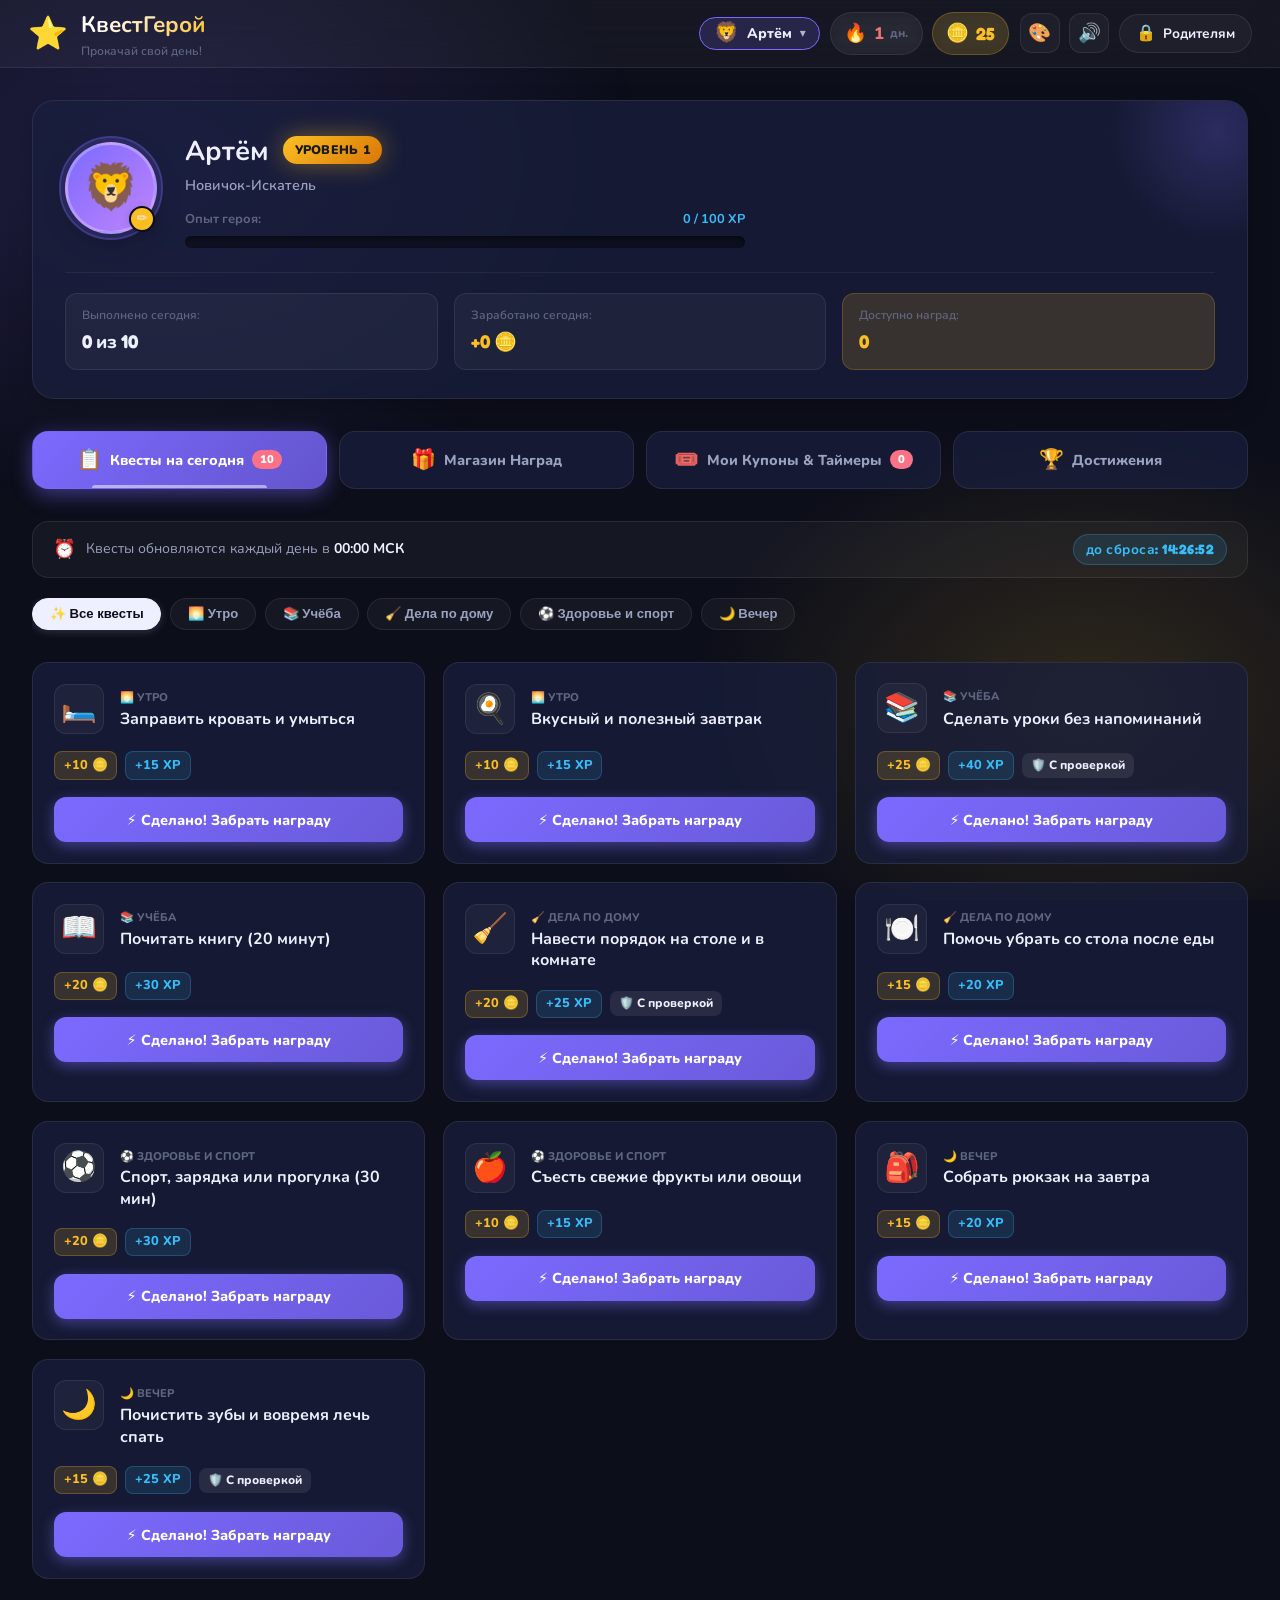
==== index.html @ eb557a2f "feat: QuestHero gamified app with multi-child login and sound themes" ====
<!DOCTYPE html>
<html lang="ru">
<head>
  <meta charset="UTF-8">
  <meta name="viewport" content="width=device-width, initial-scale=1.0, maximum-scale=1.0, user-scalable=no">
  <title>КвестГерой — Твой ежедневный супер-список!</title>
  <meta name="description" content="Интерактивное приложение для детей: выполняй задания, зарабатывай монеты, открывай доступ к компьютеру, телефону или карманным деньгам!">
  <meta name="theme-color" content="#6366f1">
  <link rel="icon" href="data:image/svg+xml,<svg xmlns=%22http://www.w3.org/2000/svg%22 viewBox=%220 0 100 100%22><text y=%22.9em%22 font-size=%2290%22>⚡</text></svg>">
  <link rel="stylesheet" href="style.css">
  <!-- Fonts -->
  <link rel="preconnect" href="https://fonts.googleapis.com">
  <link rel="preconnect" href="https://fonts.gstatic.com" crossorigin>
  <link href="https://fonts.googleapis.com/css2?family=Nunito:wght@400;600;700;800;900&family=Fredoka:wght@600;700&family=Press+Start+2P&family=Rubik:wght@500;700;900&display=swap" rel="stylesheet">
</head>
<body class="bg-game">
  <!-- Canvas для взрыва конфетти -->
  <canvas id="confettiCanvas"></canvas>

  <!-- Верхняя панель (Хедер) -->
  <header class="header">
    <div class="header-container">
      <div class="logo-area" onclick="app.showKidView()">
        <span class="logo-icon">⭐</span>
        <div>
          <h1 class="logo-title">КвестГерой</h1>
          <p class="logo-subtitle">Прокачай свой день!</p>
        </div>
      </div>

      <!-- Баланс и Статусы -->
      <div class="header-stats">
        <!-- Активный профиль / Переключатель входа -->
        <button class="user-profile-badge" id="headerUserBadge" onclick="app.openLoginModal()" title="Сменить профиль или войти">
          <span class="user-badge-avatar" id="headerUserAvatar">🦁</span>
          <span class="user-badge-name" id="headerUserName">Артём</span>
          <span class="user-badge-arrow">▾</span>
        </button>

        <!-- Стрик (Дни подряд) -->
        <div class="stat-badge streak-badge" title="Дней подряд без пропусков!">
          <span class="stat-icon">🔥</span>
          <span class="stat-value" id="headerStreak">1</span>
          <span class="stat-label">дн.</span>
        </div>

        <!-- Баланс Монет -->
        <div class="stat-badge coin-badge" title="Твои заработанные монеты" id="headerCoinBadge">
          <span class="stat-icon coin-spin">🪙</span>
          <span class="stat-value" id="headerCoins">0</span>
        </div>

        <!-- Переключатель Темы Оформления -->
        <button class="icon-btn" id="themeToggleBtn" onclick="app.openThemeModal()" title="Выбрать тему: Minecraft, Roblox, Brawl Stars или Супергерой">
          <span>🎨</span>
        </button>

        <!-- Звук переключатель -->
        <button class="icon-btn" id="soundToggleBtn" onclick="app.toggleSound()" title="Включить / Выключить звук">
          <span id="soundIcon">🔊</span>
        </button>

        <!-- Переключатель Режима (Детский / Родительский) -->
        <button class="mode-btn" id="parentModeBtn" onclick="app.openParentPinModal()">
          <span class="lock-icon">🔒</span>
          <span class="btn-text">Родителям</span>
        </button>
      </div>
    </div>
  </header>

  <!-- Главный контейнер приложения -->
  <main class="main-content">

    <!-- ============================================== -->
    <!-- ДЕТСКИЙ РЕЖИМ (KID VIEW)                       -->
    <!-- ============================================== -->
    <div id="kidView" class="view-section active">
      
      <!-- Карточка Профиля и Прогрессии -->
      <section class="profile-card">
        <div class="profile-main">
          <!-- Аватар -->
          <div class="avatar-wrapper" onclick="app.openAvatarModal()" title="Нажми, чтобы сменить аватара!">
            <div class="avatar-bubble" id="heroAvatar">
              <span class="avatar-emoji" id="heroAvatarEmoji">🦁</span>
              <img class="avatar-photo" id="heroAvatarPhoto" src="" alt="" style="display: none;">
            </div>
            <div class="avatar-edit-badge">✏️</div>
            <div class="avatar-ring"></div>
          </div>

          <!-- Информация о Герое -->
          <div class="profile-info">
            <div class="hero-name-row">
              <h2 class="hero-name" id="heroName">Супер-Герой</h2>
              <span class="hero-rank-tag" id="heroRankTag">Уровень 1</span>
            </div>
            <p class="hero-title" id="heroTitle">Искатель приключений</p>
            
            <!-- Шкала Опыта (XP Bar) -->
            <div class="xp-bar-container">
              <div class="xp-bar-header">
                <span class="xp-label">Опыт героя:</span>
                <span class="xp-numbers" id="xpNumbers">0 / 100 XP</span>
              </div>
              <div class="xp-progress-track">
                <div class="xp-progress-fill" id="xpProgressFill" style="width: 0%;"></div>
              </div>
            </div>
          </div>
        </div>

        <!-- Быстрая статистика в профиле -->
        <div class="profile-footer-stats">
          <div class="pstat-item">
            <span class="pstat-label">Выполнено сегодня:</span>
            <span class="pstat-value" id="todayTasksCount">0 из 0</span>
          </div>
          <div class="pstat-item">
            <span class="pstat-label">Заработано сегодня:</span>
            <span class="pstat-value text-gold" id="todayCoinsEarned">+0 🪙</span>
          </div>
          <div class="pstat-item highlight-pstat" onclick="app.switchKidTab('shop')">
            <span class="pstat-label">Доступно наград:</span>
            <span class="pstat-value" id="affordableRewardsCount">0</span>
          </div>
        </div>
      </section>

      <!-- Навигация по вкладкам ребенка -->
      <div class="nav-tabs">
        <button class="tab-btn active" id="tabTasksBtn" onclick="app.switchKidTab('tasks')">
          <span class="tab-icon">📋</span>
          <span>Квесты на сегодня</span>
          <span class="tab-counter" id="pendingTasksCounter">0</span>
        </button>
        <button class="tab-btn" id="tabShopBtn" onclick="app.switchKidTab('shop')">
          <span class="tab-icon">🎁</span>
          <span>Магазин Наград</span>
          <span class="tab-tag">Купить время / деньги</span>
        </button>
        <button class="tab-btn" id="tabActiveCouponsBtn" onclick="app.switchKidTab('coupons')">
          <span class="tab-icon">🎟️</span>
          <span>Мои Купоны & Таймеры</span>
          <span class="tab-counter" id="activeCouponsCounter">0</span>
        </button>
        <button class="tab-btn" id="tabBadgesBtn" onclick="app.switchKidTab('badges')">
          <span class="tab-icon">🏆</span>
          <span>Достижения</span>
        </button>
      </div>

      <!-- Вкладка 1: ЗАДАНИЯ ДНЯ (Квесты) -->
      <div id="kidTasksTab" class="tab-content active">
        <!-- Индикатор сброса прогресса в 00:00 МСК -->
        <div class="tasks-schedule-banner">
          <div class="schedule-info">
            <span class="schedule-icon">⏰</span>
            <span>Квесты обновляются каждый день в <strong>00:00 МСК</strong></span>
          </div>
          <span class="next-reset-timer" id="nextResetTimer">до сброса: --:--:--</span>
        </div>

        <!-- Фильтры категорий квестов -->
        <div class="category-chips" id="categoryChips">
          <button class="chip active" data-category="all" onclick="app.filterTasks('all', this)">✨ Все квесты</button>
          <button class="chip" data-category="morning" onclick="app.filterTasks('morning', this)">🌅 Утро</button>
          <button class="chip" data-category="study" onclick="app.filterTasks('study', this)">📚 Учёба</button>
          <button class="chip" data-category="chores" onclick="app.filterTasks('chores', this)">🧹 Дела по дому</button>
          <button class="chip" data-category="health" onclick="app.filterTasks('health', this)">⚽ Здоровье и спорт</button>
          <button class="chip" data-category="evening" onclick="app.filterTasks('evening', this)">🌙 Вечер</button>
        </div>

        <!-- Список заданий -->
        <div class="tasks-grid" id="tasksList">
          <!-- Генерируется через JS -->
        </div>

        <!-- Если все задания выполнены -->
        <div class="all-done-banner" id="allDoneBanner" style="display: none;">
          <div class="banner-emoji">🎉🥳🦸</div>
          <h3>Ура! Все квесты на сегодня выполнены!</h3>
          <p>Ты настоящий чемпион! Отправляйся в магазин наград за заслуженным отдыхом!</p>
          <button class="primary-btn" onclick="app.switchKidTab('shop')">Перейти в Магазин 🎁</button>
        </div>
      </div>

      <!-- Вкладка 2: МАГАЗИН НАГРАД (Сокровищница) -->
      <div id="kidShopTab" class="tab-content">
        <div class="shop-header-banner">
          <div>
            <h3>🏪 Магазин Наград & Обменник</h3>
            <p>Обменивай заработанные монеты на экранное время, карманные деньги или супер-призы!</p>
          </div>
          <div class="shop-wallet">
            <span>В кошельке:</span>
            <strong id="shopBalanceLabel">0 🪙</strong>
          </div>
        </div>

        <!-- Категории магазина -->
        <div class="shop-sections-grid">
          <!-- Секция: Экранное время -->
          <div class="shop-category-card">
            <div class="category-header">
              <span class="cat-icon">📱</span>
              <div>
                <h4>Экранное время (Телефон / ПК)</h4>
                <p>Купи минуты и запусти интерактивный таймер</p>
              </div>
            </div>
            <div class="rewards-list" id="rewardsScreenTime"></div>
          </div>

          <!-- Секция: Деньги и Копилка -->
          <div class="shop-category-card">
            <div class="category-header">
              <span class="cat-icon">💵</span>
              <div>
                <h4>Карманные деньги & Копилка</h4>
                <p>Выплата наличными от родителей или перевод в копилку</p>
              </div>
            </div>
            <div class="rewards-list" id="rewardsMoney"></div>
          </div>

          <!-- Секция: Реальные радости и Призы -->
          <div class="shop-category-card">
            <div class="category-header">
              <span class="cat-icon">🎉</span>
              <div>
                <h4>Особые призы & Развлечения</h4>
                <p>Пицца, кино, поход в парк, поздний отбой</p>
              </div>
            </div>
            <div class="rewards-list" id="rewardsFun"></div>
          </div>
        </div>
      </div>

      <!-- Вкладка 3: МОИ КУПОНЫ И ТАЙМЕРЫ -->
      <div id="kidCouponsTab" class="tab-content">
        <div class="coupons-header-card">
          <h3>🎟️ Твои активные награды и купоны</h3>
          <p>Здесь хранятся купленные билеты на время за компьютером, телефоном или выплату карманных денег. Покажи купон родителям!</p>
        </div>
        <div class="coupons-grid" id="activeCouponsList">
          <!-- Генерируется через JS -->
        </div>
      </div>

      <!-- Вкладка 4: ДОСТИЖЕНИЯ (Ачивки) -->
      <div id="kidBadgesTab" class="tab-content">
        <div class="badges-header">
          <h3>🏆 Зал Славы Героя</h3>
          <p>Открывай новые медали за упорство, помощь по дому и дисциплину!</p>
        </div>
        <div class="badges-grid" id="badgesList">
          <!-- Генерируется через JS -->
        </div>
      </div>

    </div>

    <!-- ============================================== -->
    <!-- РОДИТЕЛЬСКИЙ РЕЖИМ (PARENT ZONE)               -->
    <!-- ============================================== -->
    <div id="parentView" class="view-section">
      <!-- Шапка родительской зоны -->
      <div class="parent-header-bar">
        <div class="parent-title-group">
          <span class="parent-badge">🛡️ Родительский пульт</span>
          <h2>Управление семьёй, квестами и наградами</h2>
        </div>
        <div class="parent-actions-group">
          <button class="primary-btn btn-small" onclick="app.openInviteKidModal()">
            <span>➕</span> Пригласить ребёнка
          </button>
          <button class="secondary-btn btn-small" onclick="app.exitParentMode()">
            <span>⬅️</span> В детский режим
          </button>
        </div>
      </div>

      <!-- Фильтр по детям в родительском кабинете -->
      <div class="parent-kids-filter-bar">
        <div class="pkf-left">
          <span class="pkf-label">👨‍👩‍👧 Ребёнок:</span>
          <div class="parent-child-chips" id="parentChildChips">
            <!-- JS генерирует: Все дети | Артём | Алиса -->
          </div>
        </div>
        <div class="pkf-right">
          <span class="pkf-active-summary" id="parentKidFilterSummary">Все дети</span>
        </div>
      </div>

      <!-- Быстрый сводный дашборд -->
      <div class="parent-summary-grid">
        <div class="summary-card">
          <div class="sc-icon">⏳</div>
          <div class="sc-info">
            <span class="sc-label">На проверке квестов:</span>
            <span class="sc-value text-amber" id="parentPendingReviewCount">0</span>
          </div>
          <button class="btn-tiny" id="quickApproveAllBtn" onclick="app.approveAllPendingTasks()">Одобрить всё</button>
        </div>
        <div class="summary-card">
          <div class="sc-icon">🪙</div>
          <div class="sc-info">
            <span class="sc-label">Баланс монет:</span>
            <span class="sc-value text-gold" id="parentCurrentBalance">0 🪙</span>
          </div>
          <button class="btn-tiny" onclick="app.openAdjustBalanceModal()">Изменить</button>
        </div>
        <div class="summary-card">
          <div class="sc-icon">⭐</div>
          <div class="sc-info">
            <span class="sc-label">Уровень героя:</span>
            <span class="sc-value" id="parentCurrentLevel">Уровень 1</span>
          </div>
          <span class="sc-sub" id="parentCurrentXP">0 XP</span>
        </div>
        <div class="summary-card">
          <div class="sc-icon">🔥</div>
          <div class="sc-info">
            <span class="sc-label">Стрик (дней):</span>
            <span class="sc-value text-red" id="parentStreakCount">1</span>
          </div>
          <span class="sc-sub">Подряд</span>
        </div>
      </div>

      <!-- Вкладки родителя -->
      <div class="parent-nav-tabs">
        <button class="ptab-btn active" id="ptabKidsBtn" onclick="app.switchParentTab('kids')">
          <span>👨‍👩‍👧</span> Дети и инвайты <span class="badge-pill" id="parentKidsBadge">0</span>
        </button>
        <button class="ptab-btn" id="ptabQueueBtn" onclick="app.switchParentTab('queue')">
          <span>🔔</span> Очередь проверки <span class="badge-pill" id="parentQueueBadge">0</span>
        </button>
        <button class="ptab-btn" id="ptabTasksBtn" onclick="app.switchParentTab('tasks')">
          <span>📋</span> Настройка заданий
        </button>
        <button class="ptab-btn" id="ptabRewardsBtn" onclick="app.switchParentTab('rewards')">
          <span>🎁</span> Настройка наград
        </button>
        <button class="ptab-btn" id="ptabHistoryBtn" onclick="app.switchParentTab('history')">
          <span>📜</span> История активности
        </button>
        <button class="ptab-btn" id="ptabSettingsBtn" onclick="app.switchParentTab('settings')">
          <span>⚙️</span> Настройки и ПИН
        </button>
      </div>

      <!-- Секция родителя: 0. Дети и инвайты -->
      <div id="parentKidsTab" class="parent-tab-content active">
        <div class="section-card">
          <div class="card-title-bar">
            <div>
              <h3>Дети в семье & Подключение устройств</h3>
              <p class="hint-text">Управляйте профилями детей, создавайте инвайт-коды и подключайте планшеты и смартфоны</p>
            </div>
            <button class="primary-btn" onclick="app.openInviteKidModal()">
              <span>➕</span> Добавить / Пригласить ребёнка
            </button>
          </div>
          <div class="kids-grid" id="parentKidsList">
            <!-- JS генерирует карточки детей -->
          </div>
        </div>
      </div>

      <!-- Секция родителя: 1. Очередь проверки -->
      <div id="parentQueueTab" class="parent-tab-content">
        <div class="section-card">
          <div class="card-title-bar">
            <h3>Задания, ожидающие подтверждения</h3>
            <span class="hint-text">Ребенок нажал «Выполнено» — проверьте и начислите баллы!</span>
          </div>
          <div id="parentQueueList" class="queue-list">
            <!-- JS -->
          </div>
        </div>

        <div class="section-card" style="margin-top: 1.5rem;">
          <div class="card-title-bar">
            <h3>Активные купоны на экранное время и деньги</h3>
            <span class="hint-text">Купленные ребенком награды, которые сейчас действуют или ждут выплаты</span>
          </div>
          <div id="parentCouponsQueueList" class="queue-list">
            <!-- JS -->
          </div>
        </div>
      </div>

      <!-- Секция родителя: 2. Настройка заданий -->
      <div id="parentTasksTab" class="parent-tab-content">
        <div class="section-card">
          <div class="card-title-bar">
            <div>
              <h3>Список всех заданий</h3>
              <p class="hint-text">Добавляйте свои задания, меняйте награду и правила проверки</p>
            </div>
            <button class="primary-btn" onclick="app.openTaskEditorModal()">
              <span>➕</span> Добавить задание
            </button>
          </div>

          <div class="table-responsive">
            <table class="data-table">
              <thead>
                <tr>
                  <th>Иконка</th>
                  <th>Название</th>
                  <th>Категория</th>
                  <th>Награда</th>
                  <th>Опыт</th>
                  <th>Проверка</th>
                  <th>Действия</th>
                </tr>
              </thead>
              <tbody id="parentTasksTableBody">
                <!-- JS -->
              </tbody>
            </table>
          </div>
        </div>
      </div>

      <!-- Секция родителя: 3. Настройка наград -->
      <div id="parentRewardsTab" class="parent-tab-content">
        <div class="section-card">
          <div class="card-title-bar">
            <div>
              <h3>Каталог наград магазина</h3>
              <p class="hint-text">Настройте стоимость экранного времени, курс денег и подарки</p>
            </div>
            <button class="primary-btn" onclick="app.openRewardEditorModal()">
              <span>➕</span> Добавить награду
            </button>
          </div>

          <div class="table-responsive">
            <table class="data-table">
              <thead>
                <tr>
                  <th>Иконка</th>
                  <th>Название</th>
                  <th>Тип</th>
                  <th>Стоимость</th>
                  <th>Параметр</th>
                  <th>Действия</th>
                </tr>
              </thead>
              <tbody id="parentRewardsTableBody">
                <!-- JS -->
              </tbody>
            </table>
          </div>
        </div>
      </div>

      <!-- Секция родителя: 4. История активности -->
      <div id="parentHistoryTab" class="parent-tab-content">
        <div class="section-card">
          <div class="card-title-bar">
            <h3>Журнал событий и операций</h3>
            <button class="secondary-btn btn-small" onclick="app.clearHistory()">Очистить журнал</button>
          </div>
          <div class="history-list" id="parentHistoryList">
            <!-- JS -->
          </div>
        </div>
      </div>

      <!-- Секция родителя: 5. Настройки, ПИН и Экспорт -->
      <div id="parentSettingsTab" class="parent-tab-content">
        <div class="settings-grid">
          <!-- Смена PIN кода -->
          <div class="section-card">
            <h3>Безопасность (PIN-код)</h3>
            <p class="hint-text">ПИН защищает вход в родительский режим от ребенка.</p>
            <div class="form-group" style="margin-top: 1rem;">
              <label>Новый 4-значный ПИН-код:</label>
              <input type="password" id="newPinInput" maxlength="4" placeholder="Например: 1234" class="form-input">
            </div>
            <button class="primary-btn" onclick="app.saveNewPin()">Сохранить новый ПИН</button>
          </div>

          <!-- Профиль ребенка -->
          <div class="section-card">
            <h3>Имя ребенка</h3>
            <div class="form-group" style="margin-top: 1rem;">
              <label>Как зовут юного героя:</label>
              <input type="text" id="settingHeroName" placeholder="Имя ребенка" class="form-input">
            </div>
            <button class="primary-btn" onclick="app.saveHeroName()">Сохранить имя</button>
          </div>

          <!-- Тема оформления -->
          <div class="section-card">
            <h3>Тема оформления</h3>
            <p class="hint-text">Выберите визуальный стиль и звуки для приложения.</p>
            <div class="form-group" style="margin-top: 1rem;">
              <select id="parentThemeSelect" class="form-input" onchange="app.setTheme(this.value)">
                <option value="hero">⚡ Супергерой (Яркий индиго и золото)</option>
                <option value="minecraft">⛏️ Minecraft (Пиксели, изумруд и блок травы)</option>
                <option value="roblox">🕹️ Roblox (Темный Blox стиль и красный неон)</option>
                <option value="brawl">⭐ Brawl Stars (Сочный мультяшный стиль и кристаллы)</option>
              </select>
            </div>
          </div>

          <!-- Резервное копирование данных -->
          <div class="section-card">
            <h3>Резервное копирование & Перенос</h3>
            <p class="hint-text">Сохраните прогресс ребенка в файл или перенесите данные на другое устройство.</p>
            <div class="btn-row" style="margin-top: 1rem;">
              <button class="secondary-btn" onclick="app.exportData()">📥 Скачать резервную копию (JSON)</button>
              <label class="secondary-btn" style="cursor: pointer;">
                📤 Загрузить из файла
                <input type="file" id="importFileInput" accept=".json" style="display: none;" onchange="app.importData(event)">
              </label>
            </div>
          </div>

          <!-- Быстрый тест / Сброс на новый день -->
          <div class="section-card">
            <h3>Управление днем</h3>
            <p class="hint-text">Задания обновляются каждый день автоматически в 00:00 по московскому времени (МСК), но вы также можете сбросить день вручную для проверки.</p>
            <div class="btn-row" style="margin-top: 1rem;">
              <button class="secondary-btn" onclick="app.startNewDay(true)">🌅 Начать новый день сейчас</button>
              <button class="danger-btn" onclick="app.resetAllProgress()">⚠️ Сбросить весь прогресс к началу</button>
            </div>
          </div>
        </div>
      </div>

    </div>

  </main>

  <!-- ============================================== -->
  <!-- МОДАЛЬНЫЕ ОКНА (MODALS)                        -->
  <!-- ============================================== -->

  <!-- Модальное окно: ПИН-код для входа родителей -->
  <div class="modal-overlay" id="pinModal">
    <div class="modal-box pin-modal-box">
      <div class="modal-header">
        <span class="modal-emoji">🔐</span>
        <h3>Родительский контроль</h3>
        <button class="close-btn" onclick="app.closeModal('pinModal')">&times;</button>
      </div>
      <p class="pin-hint">Введите 4-значный код для входа (по умолчанию: <strong>1234</strong>):</p>
      
      <div class="pin-display">
        <span class="pin-dot" id="pdot1"></span>
        <span class="pin-dot" id="pdot2"></span>
        <span class="pin-dot" id="pdot3"></span>
        <span class="pin-dot" id="pdot4"></span>
      </div>

      <!-- Цифровая клавиатура -->
      <div class="numpad-grid">
        <button class="numpad-btn" onclick="app.numpadPress('1')">1</button>
        <button class="numpad-btn" onclick="app.numpadPress('2')">2</button>
        <button class="numpad-btn" onclick="app.numpadPress('3')">3</button>
        <button class="numpad-btn" onclick="app.numpadPress('4')">4</button>
        <button class="numpad-btn" onclick="app.numpadPress('5')">5</button>
        <button class="numpad-btn" onclick="app.numpadPress('6')">6</button>
        <button class="numpad-btn" onclick="app.numpadPress('7')">7</button>
        <button class="numpad-btn" onclick="app.numpadPress('8')">8</button>
        <button class="numpad-btn" onclick="app.numpadPress('9')">9</button>
        <button class="numpad-btn action" onclick="app.numpadClear()">C</button>
        <button class="numpad-btn" onclick="app.numpadPress('0')">0</button>
        <button class="numpad-btn action" onclick="app.numpadBackspace()">⌫</button>
      </div>
      <p class="pin-error" id="pinErrorMsg" style="display: none;">Неверный ПИН-код! Попробуйте снова.</p>
    </div>
  </div>

  <!-- Модальное окно: Выбор аватара -->
  <div class="modal-overlay" id="avatarModal">
    <div class="modal-box avatar-modal-box">
      <div class="modal-header">
        <h3>Выбери своего Героя!</h3>
        <button class="close-btn" onclick="app.closeModal('avatarModal')">&times;</button>
      </div>

      <!-- Загрузка своего фото -->
      <div class="avatar-photo-upload-section">
        <div class="avatar-photo-preview" id="avatarPhotoPreview">
          <span class="photo-placeholder-icon">📷</span>
        </div>
        <div class="avatar-photo-actions">
          <p class="hint-text">Загрузи своё фото — оно станет аватаркой героя!</p>
          <label class="secondary-btn btn-small avatar-upload-label">
            <span>📸 Выбрать фото</span>
            <input type="file" id="avatarPhotoInput" accept="image/*" style="display: none;" onchange="app.handleAvatarPhotoUpload(event)">
          </label>
          <button class="secondary-btn btn-small" id="removePhotoBtn" style="display: none;" onclick="app.removeAvatarPhoto()">🗑️ Убрать фото</button>
        </div>
      </div>

      <div class="avatar-divider"><span>или выбери эмодзи-персонажа</span></div>

      <div class="avatar-select-grid" id="avatarSelectGrid">
        <!-- JS -->
      </div>
    </div>
  </div>

  <!-- Модальное окно: Праздник нового уровня! (Level Up) -->
  <div class="modal-overlay" id="levelUpModal">
    <div class="modal-box levelup-box">
      <div class="levelup-shine"></div>
      <div class="levelup-emoji" id="levelUpEmoji">👑</div>
      <h2 class="levelup-title">НОВЫЙ УРОВЕНЬ!</h2>
      <p class="levelup-level-num" id="levelUpNumber">УРОВЕНЬ 2</p>
      <p class="levelup-subtitle" id="levelUpTitleText">Мастер привычек</p>
      <div class="levelup-bonus">
        <span>Бонус за уровень:</span>
        <strong class="text-gold">+50 🪙 монет!</strong>
      </div>
      <button class="primary-btn pulse-anim" onclick="app.closeModal('levelUpModal')">Ура! Продолжить квест! 🚀</button>
    </div>
  </div>

  <!-- Модальное окно: Купон экранного времени / Таймер -->
  <div class="modal-overlay" id="timerModal">
    <div class="modal-box timer-box">
      <div class="modal-header">
        <h3 id="timerModalTitle">Экранное время активно! ⏱️</h3>
        <button class="close-btn" onclick="app.closeModal('timerModal')">&times;</button>
      </div>
      <div class="countdown-circle">
        <span class="countdown-text" id="countdownTimerDisplay">30:00</span>
      </div>
      <p class="timer-desc" id="timerModalDesc">Покажи этот таймер родителям. Приятного отдыха!</p>
      <div class="timer-controls">
        <button class="secondary-btn" id="timerPauseBtn" onclick="app.toggleActiveTimer()">Пауза</button>
        <button class="primary-btn" onclick="app.closeModal('timerModal')">Свернуть таймер</button>
      </div>
    </div>
  </div>

  <!-- Модальное окно: Ручное изменение баланса родителями -->
  <div class="modal-overlay" id="adjustBalanceModal">
    <div class="modal-box">
      <div class="modal-header">
        <h3>Изменить баланс монет</h3>
        <button class="close-btn" onclick="app.closeModal('adjustBalanceModal')">&times;</button>
      </div>
      <div class="form-group">
        <label>Кому изменить баланс:</label>
        <select id="adjustKidSelect" class="form-input">
          <!-- JS -->
        </select>
      </div>
      <div class="form-group">
        <label>Операция:</label>
        <select id="adjustTypeSelect" class="form-input">
          <option value="add">➕ Начислить бонус (подарок / похвала)</option>
          <option value="subtract">➖ Списать монеты (штраф / ручная покупка)</option>
        </select>
      </div>
      <div class="form-group">
        <label>Количество монет:</label>
        <input type="number" id="adjustAmountInput" min="1" max="1000" value="20" class="form-input">
      </div>
      <div class="form-group">
        <label>Причина / Комментарий:</label>
        <input type="text" id="adjustReasonInput" placeholder="Например: Подарок за пятёрку в школе" class="form-input">
      </div>
      <div class="modal-footer">
        <button class="secondary-btn" onclick="app.closeModal('adjustBalanceModal')">Отмена</button>
        <button class="primary-btn" onclick="app.applyBalanceAdjustment()">Применить</button>
      </div>
    </div>
  </div>

  <!-- Модальное окно: Редактор Задания (Parent Add/Edit Task) -->
  <div class="modal-overlay" id="taskEditorModal">
    <div class="modal-box">
      <div class="modal-header">
        <h3 id="taskEditorModalTitle">Добавить задание</h3>
        <button class="close-btn" onclick="app.closeModal('taskEditorModal')">&times;</button>
      </div>
      <input type="hidden" id="editTaskId">
      <div class="form-group">
        <label>Для кого задание:</label>
        <select id="taskTargetKidSelect" class="form-input">
          <option value="all">👨‍👩‍👧 Для всех детей в семье</option>
          <!-- JS -->
        </select>
      </div>
      <div class="form-group">
        <label>Название задания:</label>
        <input type="text" id="taskTitleInput" placeholder="Например: Прочитать 10 страниц книги" class="form-input">
      </div>
      <div class="form-row">
        <div class="form-group">
          <label>Иконка / Эмодзи:</label>
          <input type="text" id="taskIconInput" placeholder="📖" value="⭐" class="form-input text-center">
        </div>
        <div class="form-group">
          <label>Категория:</label>
          <select id="taskCategorySelect" class="form-input">
            <option value="morning">🌅 Утро</option>
            <option value="study">📚 Учёба</option>
            <option value="chores">🧹 Дела по дому</option>
            <option value="health">⚽ Здоровье и спорт</option>
            <option value="evening">🌙 Вечер</option>
          </select>
        </div>
      </div>
      <div class="form-row">
        <div class="form-group">
          <label>Награда в монетах (🪙):</label>
          <input type="number" id="taskCoinsInput" min="1" max="500" value="15" class="form-input">
        </div>
        <div class="form-group">
          <label>Опыт (XP):</label>
          <input type="number" id="taskXpInput" min="5" max="500" value="20" class="form-input">
        </div>
      </div>
      <div class="form-group">
        <label class="checkbox-label">
          <input type="checkbox" id="taskRequiresApprovalCheck" checked>
          <span>Требует проверки родителем перед начислением баллов</span>
        </label>
      </div>
      <div class="modal-footer">
        <button class="secondary-btn" onclick="app.closeModal('taskEditorModal')">Отмена</button>
        <button class="primary-btn" onclick="app.saveTaskFromEditor()">Сохранить задание</button>
      </div>
    </div>
  </div>

  <!-- Модальное окно: Редактор Награды (Parent Add/Edit Reward) -->
  <div class="modal-overlay" id="rewardEditorModal">
    <div class="modal-box">
      <div class="modal-header">
        <h3 id="rewardEditorModalTitle">Добавить награду</h3>
        <button class="close-btn" onclick="app.closeModal('rewardEditorModal')">&times;</button>
      </div>
      <input type="hidden" id="editRewardId">
      <div class="form-group">
        <label>Название награды:</label>
        <input type="text" id="rewardTitleInput" placeholder="Например: 45 минут YouTube" class="form-input">
      </div>
      <div class="form-row">
        <div class="form-group">
          <label>Иконка / Эмодзи:</label>
          <input type="text" id="rewardIconInput" placeholder="🎮" value="🎁" class="form-input text-center">
        </div>
        <div class="form-group">
          <label>Тип награды:</label>
          <select id="rewardTypeSelect" class="form-input" onchange="app.onRewardTypeChange()">
            <option value="screen_time">📱 Экранное время (с таймером)</option>
            <option value="money">💵 Деньги / Рубли</option>
            <option value="fun">🎉 Реальное развлечение / Приз</option>
          </select>
        </div>
      </div>
      <div class="form-row">
        <div class="form-group">
          <label>Стоимость в монетах (🪙):</label>
          <input type="number" id="rewardCostInput" min="1" max="1000" value="30" class="form-input">
        </div>
        <div class="form-group" id="rewardDurationGroup">
          <label>Минут экранного времени:</label>
          <input type="number" id="rewardDurationInput" min="5" max="240" value="30" class="form-input">
        </div>
      </div>
      <div class="modal-footer">
        <button class="secondary-btn" onclick="app.closeModal('rewardEditorModal')">Отмена</button>
        <button class="primary-btn" onclick="app.saveRewardFromEditor()">Сохранить награду</button>
      </div>
    </div>
  </div>

  <!-- Модальное окно: Выбор Темы Оформления -->
  <div class="modal-overlay" id="themeModal">
    <div class="modal-box theme-modal-box">
      <div class="modal-header">
        <h3>🎨 Выбери свой любимый стиль!</h3>
        <button class="close-btn" onclick="app.closeModal('themeModal')">&times;</button>
      </div>
      <p class="hint-text">Стиль меняет оформление квестов, кнопки и звуки игры!</p>
      
      <div class="themes-grid" id="themesGrid">
        <!-- Тема 1: Супергерой -->
        <div class="theme-card" data-theme="hero" onclick="app.setTheme('hero')">
          <div class="theme-card-badge">⚡ По умолчанию</div>
          <div class="theme-preview hero-preview">
            <span class="tp-icon">🦸‍♂️</span>
            <span class="tp-coin">🪙</span>
          </div>
          <h4>Супер-Герой</h4>
          <p>Яркий космический индиго, золотые монеты и сияющие бейджи</p>
          <span class="theme-active-tag">Выбрано</span>
        </div>

        <!-- Тема 2: Minecraft -->
        <div class="theme-card" data-theme="minecraft" onclick="app.setTheme('minecraft')">
          <div class="theme-card-badge">⛏️ Пиксели</div>
          <div class="theme-preview mc-preview">
            <span class="tp-icon">🟩</span>
            <span class="tp-coin">💎</span>
          </div>
          <h4>Minecraft</h4>
          <p>Пиксельные блоки, изумруды, текстуры камня и 8-битные звуки опыта</p>
          <span class="theme-active-tag">Выбрано</span>
        </div>

        <!-- Тема 3: Roblox -->
        <div class="theme-card" data-theme="roblox" onclick="app.setTheme('roblox')">
          <div class="theme-card-badge">🕹️ Blox</div>
          <div class="theme-preview rbx-preview">
            <span class="tp-icon">🟥</span>
            <span class="tp-coin">⭐</span>
          </div>
          <h4>Roblox</h4>
          <p>Фирменный темный стиль Blox, красный неон и аркадный клик</p>
          <span class="theme-active-tag">Выбрано</span>
        </div>

        <!-- Тема 4: Brawl Stars -->
        <div class="theme-card" data-theme="brawl" onclick="app.setTheme('brawl')">
          <div class="theme-card-badge">🏆 Мультяшный</div>
          <div class="theme-preview brawl-preview">
            <span class="tp-icon">⚡</span>
            <span class="tp-coin">💎</span>
          </div>
          <h4>Brawl Stars</h4>
          <p>Сочные мультяшные цвета, кристаллы, жирные контуры и бодрый саунд</p>
          <span class="theme-active-tag">Выбрано</span>
        </div>
      </div>
    </div>
  </div>

  <!-- Модальное окно: Выбор профиля и Вход -->
  <div class="modal-overlay" id="loginModal">
    <div class="modal-box login-modal-box">
      <div class="modal-header">
        <h3>👋 Кто сейчас играет или настраивает?</h3>
        <button class="close-btn" onclick="app.closeModal('loginModal')">&times;</button>
      </div>
      <p class="hint-text">Выберите профиль героя или войдите в родительский кабинет</p>

      <div class="login-section-title">Герои семьи:</div>
      <div class="user-select-grid" id="loginKidsGrid">
        <!-- JS генерирует карточки детей -->
      </div>

      <div class="login-section-title" style="margin-top: 1.25rem;">Родители и подключение:</div>
      <div class="login-actions-grid">
        <div class="user-select-card parent-role-card" onclick="app.loginAsParent()">
          <div class="user-card-avatar">🛡️</div>
          <div class="user-card-info">
            <h4>Кабинет Родителей</h4>
            <span class="user-card-sub">Вход по PIN-коду (1234)</span>
          </div>
          <span class="role-arrow">🔒</span>
        </div>

        <div class="user-select-card" onclick="app.openEnterInviteModal()">
          <div class="user-card-avatar">🔗</div>
          <div class="user-card-info">
            <h4>Войти по инвайт-коду</h4>
            <span class="user-card-sub">Для телефона или планшета</span>
          </div>
          <span class="role-arrow">➔</span>
        </div>
      </div>
    </div>
  </div>

  <!-- Модальное окно: Пригласить / Добавить ребёнка -->
  <div class="modal-overlay" id="inviteKidModal">
    <div class="modal-box invite-modal-box">
      <div class="modal-header">
        <h3 id="inviteKidModalTitle">Пригласить ребёнка в семью 👨‍👩‍👧</h3>
        <button class="close-btn" onclick="app.closeModal('inviteKidModal')">&times;</button>
      </div>
      <input type="hidden" id="editKidId">
      
      <div class="form-group">
        <label>Имя ребёнка:</label>
        <input type="text" id="inviteKidNameInput" placeholder="Например: Артём" class="form-input">
      </div>

      <div class="form-group">
        <label>Аватар героя (выберите эмодзи):</label>
        <div class="avatar-quick-select" id="inviteAvatarSelect">
          <!-- JS fills emojis -->
        </div>
      </div>

      <div class="form-row">
        <div class="form-group">
          <label>Стартовый баланс (🪙 монет):</label>
          <input type="number" id="inviteKidCoinsInput" min="0" max="500" value="25" class="form-input">
        </div>
        <div class="form-group">
          <label>Инвайт-код для ребёнка:</label>
          <input type="text" id="inviteKidCodeInput" readonly class="form-input text-center" style="font-weight: 800; letter-spacing: 1px; color: var(--c-gold);">
        </div>
      </div>

      <div class="invite-share-card">
        <div class="isc-icon">📱</div>
        <div class="isc-text">
          <strong>Подключение телефона или планшета ребёнка:</strong>
          <p>Дайте ребёнку инвайт-код или скопируйте ссылку. Ребёнок сможет сразу войти под своим героем!</p>
        </div>
      </div>

      <div class="modal-footer">
        <button class="secondary-btn" onclick="app.closeModal('inviteKidModal')">Отмена</button>
        <button class="secondary-btn" onclick="app.copyGeneratedInviteLink()">📋 Скопировать ссылку</button>
        <button class="primary-btn" onclick="app.saveKidProfile()">Сохранить ребёнка</button>
      </div>
    </div>
  </div>

  <!-- Модальное окно: Ввод инвайт-кода -->
  <div class="modal-overlay" id="enterInviteCodeModal">
    <div class="modal-box" style="max-width: 420px; text-align: center;">
      <div class="modal-header">
        <h3>Вход по инвайт-коду 🔗</h3>
        <button class="close-btn" onclick="app.closeModal('enterInviteCodeModal')">&times;</button>
      </div>
      <p class="hint-text">Введите код, который дали родители (например: HERO-101):</p>
      
      <div class="form-group" style="margin: 1.5rem 0;">
        <input type="text" id="inputInviteCode" placeholder="HERO-..." class="form-input text-center" style="font-size: 1.4rem; font-weight: 900; letter-spacing: 2px; text-transform: uppercase;">
      </div>

      <div class="modal-footer" style="justify-content: center;">
        <button class="secondary-btn" onclick="app.closeModal('enterInviteCodeModal')">Отмена</button>
        <button class="primary-btn" onclick="app.submitInviteCode()">Войти как герой 🚀</button>
      </div>
    </div>
  </div>

  <!-- Подключение скрипта приложения -->
  <script src="app.js"></script>
</body>
</html>
---- style.css ----
/* ==========================================================================
   КВЕСТГЕРОЙ — MODERN REDESIGN (style.css)
   Система тем: Супергерой, Minecraft, Roblox, Brawl Stars
   Glassmorphism · Smooth Animations · Micro-interactions
   ========================================================================== */

/* --------------------------------------------------------------------------
   CSS CUSTOM PROPERTIES (DESIGN TOKENS)
   -------------------------------------------------------------------------- */
:root {
  /* ── Palette: Default "Hero" theme ── */
  --c-bg-deep: #0c0e1a;
  --c-bg-surface: #13162b;
  --c-bg-card: rgba(25, 31, 62, 0.72);
  --c-bg-card-hover: rgba(35, 42, 80, 0.82);
  --c-bg-elevated: rgba(40, 50, 100, 0.55);

  --c-border: rgba(255, 255, 255, 0.06);
  --c-border-active: rgba(255, 255, 255, 0.18);

  /* Accent */
  --c-accent: #7c6aff;
  --c-accent-hover: #6854f0;
  --c-accent-soft: rgba(124, 106, 255, 0.18);
  --c-accent-glow: rgba(124, 106, 255, 0.45);

  --c-gold: #fbbf24;
  --c-gold-soft: rgba(251, 191, 36, 0.15);
  --c-gold-glow: rgba(251, 191, 36, 0.4);

  --c-emerald: #34d399;
  --c-rose: #fb7185;
  --c-sky: #38bdf8;
  --c-purple: #c084fc;

  /* Text */
  --c-text: #eef0ff;
  --c-text-secondary: #9ba2c0;
  --c-text-muted: #5f667f;

  /* Typography */
  --ff-body: 'Nunito', system-ui, -apple-system, sans-serif;
  --ff-display: 'Fredoka', var(--ff-body);

  /* Radii */
  --r-xs: 8px;
  --r-sm: 12px;
  --r-md: 16px;
  --r-lg: 22px;
  --r-xl: 30px;
  --r-pill: 100px;
  --r-circle: 50%;

  /* Shadows */
  --shadow-sm: 0 2px 8px rgba(0,0,0,0.18);
  --shadow-md: 0 8px 24px rgba(0,0,0,0.22);
  --shadow-lg: 0 16px 48px rgba(0,0,0,0.32);
  --shadow-glow: 0 0 32px var(--c-accent-glow);
  --shadow-gold-glow: 0 0 24px var(--c-gold-glow);

  /* Glass */
  --glass-bg: rgba(255, 255, 255, 0.04);
  --glass-border: 1px solid rgba(255, 255, 255, 0.08);
  --glass-blur: blur(20px);

  /* Motion */
  --ease-out: cubic-bezier(0.16, 1, 0.3, 1);
  --ease-spring: cubic-bezier(0.34, 1.56, 0.64, 1);
  --dur-fast: 0.15s;
  --dur-normal: 0.25s;
  --dur-slow: 0.4s;

  /* Layout */
  --content-max-w: 1360px;
  --header-h: 68px;
}

/* ── THEME: Minecraft ── */
body.theme-minecraft {
  --c-bg-deep: #1a1c16;
  --c-bg-surface: #252720;
  --c-bg-card: rgba(45, 48, 38, 0.82);
  --c-bg-card-hover: rgba(55, 60, 46, 0.88);
  --c-bg-elevated: rgba(60, 65, 50, 0.6);
  --c-border: rgba(255, 255, 255, 0.07);
  --c-accent: #4ade80;
  --c-accent-hover: #22c55e;
  --c-accent-soft: rgba(74, 222, 128, 0.15);
  --c-accent-glow: rgba(74, 222, 128, 0.4);
  --c-gold: #fbbf24;
  --c-rose: #ef4444;
  --c-sky: #22d3ee;
  --r-xs: 4px; --r-sm: 6px; --r-md: 8px; --r-lg: 10px; --r-xl: 12px;
  --ff-display: 'Press Start 2P', monospace;
}
body.theme-minecraft .logo-title,
body.theme-minecraft h2,
body.theme-minecraft h3,
body.theme-minecraft .hero-name {
  font-family: var(--ff-display);
  letter-spacing: -0.5px;
}
body.theme-minecraft .logo-title { font-size: 1rem; }
body.theme-minecraft .card-title-bar h3,
body.theme-minecraft .shop-header-banner h3 { font-size: 0.85rem; }

/* ── THEME: Roblox ── */
body.theme-roblox {
  --c-bg-deep: #101114;
  --c-bg-surface: #1a1c20;
  --c-bg-card: rgba(30, 33, 40, 0.82);
  --c-bg-card-hover: rgba(40, 44, 52, 0.88);
  --c-bg-elevated: rgba(45, 50, 58, 0.6);
  --c-border: rgba(255, 255, 255, 0.06);
  --c-accent: #e23a3a;
  --c-accent-hover: #c92828;
  --c-accent-soft: rgba(226, 58, 58, 0.15);
  --c-accent-glow: rgba(226, 58, 58, 0.4);
  --c-sky: #3b9dff;
  --c-gold: #ffb800;
  --ff-body: 'Rubik', 'Nunito', sans-serif;
  --ff-display: 'Rubik', sans-serif;
}

/* ── THEME: Brawl Stars ── */
body.theme-brawl {
  --c-bg-deep: #1a0a36;
  --c-bg-surface: #2a1258;
  --c-bg-card: rgba(60, 28, 110, 0.75);
  --c-bg-card-hover: rgba(75, 38, 130, 0.82);
  --c-bg-elevated: rgba(80, 40, 140, 0.6);
  --c-border: rgba(255, 255, 255, 0.08);
  --c-accent: #ffd000;
  --c-accent-hover: #e6bc00;
  --c-accent-soft: rgba(255, 208, 0, 0.18);
  --c-accent-glow: rgba(255, 208, 0, 0.5);
  --c-rose: #ff2d75;
  --c-sky: #00bbf9;
  --ff-body: 'Rubik', 'Nunito', sans-serif;
  --ff-display: 'Fredoka', 'Rubik', cursive;
}
body.theme-brawl .logo-title,
body.theme-brawl .hero-name,
body.theme-brawl h2, body.theme-brawl h3 {
  text-shadow: 2px 2px 0 rgba(0,0,0,0.5);
}

/* --------------------------------------------------------------------------
   GLOBAL RESET & BASE
   -------------------------------------------------------------------------- */
*, *::before, *::after { box-sizing: border-box; margin: 0; padding: 0; }
html { -webkit-text-size-adjust: 100%; }
body {
  font-family: var(--ff-body);
  background: var(--c-bg-deep);
  color: var(--c-text);
  min-height: 100vh;
  display: flex;
  flex-direction: column;
  overflow-x: hidden;
  line-height: 1.55;
  -webkit-tap-highlight-color: transparent;
  transition: background var(--dur-slow) var(--ease-out),
              color var(--dur-normal) var(--ease-out);
}

/* Subtle animated background */
body::before {
  content: '';
  position: fixed; inset: 0;
  background:
    radial-gradient(ellipse 55% 55% at 12% 18%, var(--c-accent-soft) 0%, transparent 70%),
    radial-gradient(ellipse 45% 45% at 85% 78%, var(--c-gold-soft) 0%, transparent 70%);
  pointer-events: none;
  z-index: 0;
  animation: bgShift 18s ease-in-out infinite alternate;
}
@keyframes bgShift {
  0% { opacity: 0.6; transform: scale(1); }
  100% { opacity: 1; transform: scale(1.08); }
}

/* Confetti Canvas */
#confettiCanvas {
  position: fixed; inset: 0;
  width: 100vw; height: 100vh;
  pointer-events: none;
  z-index: 99999;
}

/* --------------------------------------------------------------------------
   HEADER
   -------------------------------------------------------------------------- */
.header {
  position: sticky; top: 0; z-index: 1000;
  height: var(--header-h);
  background: var(--glass-bg);
  backdrop-filter: var(--glass-blur);
  -webkit-backdrop-filter: var(--glass-blur);
  border-bottom: var(--glass-border);
  transition: background var(--dur-normal) var(--ease-out);
}
.header-container {
  max-width: var(--content-max-w);
  margin: 0 auto;
  padding: 0 1.75rem;
  height: 100%;
  display: flex;
  justify-content: space-between;
  align-items: center;
  gap: 1.25rem;
}

/* Logo */
.logo-area {
  display: flex; align-items: center; gap: 0.8rem;
  cursor: pointer; user-select: none;
  transition: transform var(--dur-normal) var(--ease-spring);
}
.logo-area:hover { transform: scale(1.03); }

.logo-icon {
  font-size: 2rem;
  animation: iconFloat 4s ease-in-out infinite;
}
@keyframes iconFloat {
  0%, 100% { transform: translateY(0) rotate(0deg); }
  50% { transform: translateY(-3px) rotate(4deg); }
}

.logo-title {
  font-family: var(--ff-display);
  font-size: 1.4rem; font-weight: 700;
  background: linear-gradient(135deg, #fff 20%, var(--c-gold) 100%);
  -webkit-background-clip: text; -webkit-text-fill-color: transparent;
  background-clip: text;
}
.logo-subtitle { font-size: 0.75rem; color: var(--c-text-muted); font-weight: 600; }

/* Header Stats Row */
.header-stats { display: flex; align-items: center; gap: 0.6rem; flex-wrap: wrap; }

.stat-badge {
  display: inline-flex; align-items: center; gap: 0.4rem;
  padding: 0.4rem 0.85rem;
  background: var(--glass-bg);
  border: var(--glass-border);
  border-radius: var(--r-pill);
  font-weight: 800;
  backdrop-filter: blur(8px);
  transition: transform var(--dur-fast) var(--ease-out), box-shadow var(--dur-normal);
}
.stat-badge:hover { transform: translateY(-2px); box-shadow: var(--shadow-sm); }

.stat-icon { font-size: 1.15rem; }
.stat-value { font-size: 1.05rem; }
.stat-label { font-size: 0.75rem; color: var(--c-text-muted); }

.streak-badge { color: #ffedd5; }
.streak-badge .stat-value { color: #f87171; }

.coin-badge { background: var(--c-gold-soft); border-color: rgba(251,191,36,0.25); }
.coin-badge .stat-value { color: var(--c-gold); font-family: var(--ff-display); font-size: 1.1rem; }

.coin-spin {
  display: inline-block;
  animation: coinPulse 2.8s infinite ease-in-out;
}
@keyframes coinPulse {
  0%, 100% { transform: scale(1); }
  50% { transform: scale(1.12) rotate(8deg); }
}

.icon-btn {
  width: 40px; height: 40px;
  background: var(--glass-bg); border: var(--glass-border);
  border-radius: var(--r-sm);
  color: var(--c-text);
  display: grid; place-items: center;
  font-size: 1.15rem; cursor: pointer;
  transition: all var(--dur-fast) var(--ease-out);
}
.icon-btn:hover {
  background: var(--c-accent-soft); border-color: var(--c-accent);
  transform: translateY(-2px);
}

.mode-btn {
  display: inline-flex; align-items: center; gap: 0.45rem;
  padding: 0.45rem 1rem;
  background: var(--glass-bg); border: var(--glass-border);
  border-radius: var(--r-pill);
  color: var(--c-text); font-family: var(--ff-body);
  font-size: 0.85rem; font-weight: 700;
  cursor: pointer;
  transition: all var(--dur-normal) var(--ease-out);
}
.mode-btn:hover { background: rgba(255,255,255,0.1); transform: translateY(-2px); }
.mode-btn .lock-icon { font-size: 1rem; }
.mode-btn .btn-text { }

/* --------------------------------------------------------------------------
   MAIN LAYOUT
   -------------------------------------------------------------------------- */
.main-content {
  position: relative; z-index: 1;
  flex: 1;
  max-width: var(--content-max-w);
  width: 100%; margin: 0 auto;
  padding: 2rem;
}

.view-section {
  display: none;
  animation: viewEnter var(--dur-slow) var(--ease-out) forwards;
}
.view-section.active { display: block; }
@keyframes viewEnter {
  from { opacity: 0; transform: translateY(12px); }
  to { opacity: 1; transform: translateY(0); }
}

/* --------------------------------------------------------------------------
   PROFILE CARD
   -------------------------------------------------------------------------- */
.profile-card {
  position: relative;
  background: var(--c-bg-card);
  backdrop-filter: var(--glass-blur);
  border: var(--glass-border);
  border-radius: var(--r-lg);
  padding: 1.75rem 2rem;
  margin-bottom: 2rem;
  overflow: hidden;
  box-shadow: var(--shadow-md);
  transition: box-shadow var(--dur-normal);
}
.profile-card::before {
  content: '';
  position: absolute; top: -80px; right: -80px;
  width: 220px; height: 220px;
  background: radial-gradient(circle, var(--c-accent-glow) 0%, transparent 70%);
  opacity: 0.5;
  pointer-events: none;
  animation: profileGlow 6s ease-in-out infinite alternate;
}
@keyframes profileGlow {
  0% { opacity: 0.3; transform: translate(0, 0); }
  100% { opacity: 0.6; transform: translate(-20px, 20px); }
}

.profile-main { display: flex; align-items: center; gap: 1.75rem; position: relative; z-index: 1; }

/* Avatar with photo support */
.avatar-wrapper {
  position: relative; cursor: pointer; user-select: none;
  transition: transform var(--dur-normal) var(--ease-spring);
}
.avatar-wrapper:hover { transform: scale(1.08); }

.avatar-bubble {
  width: 92px; height: 92px;
  border-radius: var(--r-circle);
  background: linear-gradient(135deg, var(--c-accent), var(--c-purple));
  display: flex; align-items: center; justify-content: center;
  font-size: 2.8rem;
  position: relative;
  overflow: hidden;
  border: 3px solid rgba(255,255,255,0.25);
  box-shadow: 0 0 0 4px var(--c-accent-soft), var(--shadow-md);
  transition: box-shadow var(--dur-normal);
}
.avatar-bubble:hover { box-shadow: 0 0 0 4px var(--c-accent-soft), var(--shadow-glow); }

.avatar-emoji { z-index: 1; line-height: 1; }
.avatar-photo {
  position: absolute; inset: 0;
  width: 100%; height: 100%;
  object-fit: cover; border-radius: inherit;
  z-index: 2;
}

.avatar-ring {
  position: absolute; inset: -6px;
  border: 2px solid var(--c-accent);
  border-radius: var(--r-circle);
  opacity: 0.4;
  animation: ringPulse 3s ease-in-out infinite;
  pointer-events: none;
}
@keyframes ringPulse {
  0%, 100% { transform: scale(1); opacity: 0.3; }
  50% { transform: scale(1.06); opacity: 0.6; }
}

.avatar-edit-badge {
  position: absolute; bottom: 2px; right: 2px;
  width: 26px; height: 26px;
  background: var(--c-gold); border-radius: var(--r-circle);
  display: grid; place-items: center;
  font-size: 0.8rem; border: 2px solid var(--c-bg-deep);
  box-shadow: var(--shadow-sm);
  z-index: 3;
  transition: transform var(--dur-fast) var(--ease-spring);
}
.avatar-wrapper:hover .avatar-edit-badge { transform: scale(1.15) rotate(15deg); }

/* Profile Info */
.profile-info { flex: 1; min-width: 0; position: relative; z-index: 1; }
.hero-name-row { display: flex; align-items: center; gap: 0.85rem; flex-wrap: wrap; }
.hero-name {
  font-family: var(--ff-display);
  font-size: 1.7rem; font-weight: 700;
  color: var(--c-text);
}
.hero-rank-tag {
  background: linear-gradient(135deg, var(--c-gold), #d97706);
  color: #1a1a1a; font-weight: 900; font-size: 0.78rem;
  padding: 0.25rem 0.75rem;
  border-radius: var(--r-pill);
  text-transform: uppercase; letter-spacing: 0.3px;
  box-shadow: var(--shadow-gold-glow);
}
.hero-title {
  color: var(--c-text-secondary); font-size: 0.9rem;
  margin: 0.2rem 0 0.85rem; font-weight: 600;
}

/* XP Bar */
.xp-bar-container { max-width: 560px; }
.xp-bar-header {
  display: flex; justify-content: space-between;
  font-size: 0.8rem; font-weight: 700; margin-bottom: 0.35rem;
}
.xp-label { color: var(--c-text-muted); }
.xp-numbers { color: var(--c-sky); }

.xp-progress-track {
  height: 12px;
  background: rgba(0,0,0,0.4);
  border-radius: var(--r-pill);
  overflow: hidden;
  box-shadow: inset 0 2px 4px rgba(0,0,0,0.5);
}
.xp-progress-fill {
  height: 100%;
  background: linear-gradient(90deg, var(--c-sky), var(--c-accent));
  border-radius: var(--r-pill);
  transition: width 0.7s var(--ease-spring);
  position: relative;
}
.xp-progress-fill::after {
  content: '';
  position: absolute; inset: 0;
  background: linear-gradient(90deg, transparent 0%, rgba(255,255,255,0.25) 50%, transparent 100%);
  animation: xpShimmer 2s infinite linear;
}
@keyframes xpShimmer {
  0% { transform: translateX(-100%); }
  100% { transform: translateX(200%); }
}

/* Profile footer stats */
.profile-footer-stats {
  display: grid; grid-template-columns: repeat(3, 1fr); gap: 1rem;
  margin-top: 1.5rem; padding-top: 1.25rem;
  border-top: 1px solid var(--c-border);
  position: relative; z-index: 1;
}
.pstat-item {
  background: var(--glass-bg);
  padding: 0.8rem 1rem; border-radius: var(--r-sm);
  border: var(--glass-border);
  display: flex; flex-direction: column; gap: 0.15rem;
  transition: transform var(--dur-fast) var(--ease-out), background var(--dur-fast);
}
.pstat-item:hover { transform: translateY(-2px); background: var(--c-bg-elevated); }
.pstat-label { font-size: 0.75rem; color: var(--c-text-muted); font-weight: 600; }
.pstat-value { font-size: 1.15rem; font-weight: 800; font-family: var(--ff-display); }

.highlight-pstat {
  cursor: pointer;
  border-color: rgba(251,191,36,0.2);
  background: var(--c-gold-soft);
}
.highlight-pstat:hover { border-color: var(--c-gold); }
.highlight-pstat .pstat-value { color: var(--c-gold); }

.text-gold { color: var(--c-gold) !important; }
.text-amber { color: #f59e0b !important; }
.text-red { color: #f87171 !important; }
.text-emerald { color: var(--c-emerald) !important; }
.text-cyan { color: var(--c-sky) !important; }

/* --------------------------------------------------------------------------
   TAB NAVIGATION (KID)
   -------------------------------------------------------------------------- */
.nav-tabs {
  display: grid; grid-template-columns: repeat(4, 1fr);
  gap: 0.75rem; margin-bottom: 2rem;
}
.tab-btn {
  position: relative;
  background: var(--c-bg-card);
  border: var(--glass-border); border-radius: var(--r-md);
  padding: 0.9rem 1rem;
  color: var(--c-text-secondary);
  font-family: var(--ff-body); font-weight: 800; font-size: 0.9rem;
  cursor: pointer;
  display: flex; align-items: center; justify-content: center; gap: 0.5rem;
  overflow: hidden;
  transition: all var(--dur-normal) var(--ease-out);
}
.tab-btn .tab-icon { font-size: 1.25rem; }
.tab-btn::after {
  content: '';
  position: absolute; bottom: 0; left: 50%;
  width: 0; height: 3px;
  background: var(--c-accent);
  border-radius: 3px 3px 0 0;
  transition: width var(--dur-normal) var(--ease-spring), left var(--dur-normal) var(--ease-spring);
}
.tab-btn:hover {
  color: var(--c-text);
  background: var(--c-bg-card-hover);
  transform: translateY(-2px);
}
.tab-btn:hover::after { width: 40%; left: 30%; }

.tab-btn.active {
  color: #fff;
  background: linear-gradient(135deg, var(--c-accent), color-mix(in srgb, var(--c-accent), #000 20%));
  border-color: transparent;
  box-shadow: 0 6px 20px var(--c-accent-glow);
}
.tab-btn.active::after { width: 60%; left: 20%; background: rgba(255,255,255,0.5); }

.tab-counter {
  background: var(--c-rose); color: #fff;
  font-size: 0.7rem; font-weight: 900;
  padding: 0.12rem 0.5rem;
  border-radius: var(--r-pill);
  min-width: 20px; text-align: center;
}
.tab-tag { display: none; }

.tab-content { display: none; animation: viewEnter var(--dur-normal) var(--ease-out) forwards; }
.tab-content.active { display: block; }

/* --------------------------------------------------------------------------
   TASKS (QUEST CARDS)
   -------------------------------------------------------------------------- */
.tasks-schedule-banner {
  display: flex;
  justify-content: space-between;
  align-items: center;
  background: var(--glass-bg);
  border: var(--glass-border);
  border-radius: var(--r-md);
  padding: 0.75rem 1.25rem;
  margin-bottom: 1.25rem;
  gap: 0.85rem;
  flex-wrap: wrap;
}
.schedule-info {
  display: flex;
  align-items: center;
  gap: 0.6rem;
  font-size: 0.88rem;
  color: var(--c-text-secondary);
}
.schedule-info strong {
  color: var(--c-text);
}
.schedule-icon {
  font-size: 1.15rem;
}
.next-reset-timer {
  font-family: var(--ff-display);
  font-weight: 700;
  font-size: 0.85rem;
  color: var(--c-sky);
  background: rgba(56, 189, 248, 0.12);
  border: 1px solid rgba(56, 189, 248, 0.25);
  padding: 0.25rem 0.75rem;
  border-radius: var(--r-pill);
  letter-spacing: 0.5px;
}

.category-chips {
  display: flex; gap: 0.55rem;
  overflow-x: auto; padding-bottom: 0.5rem; margin-bottom: 1.5rem;
  scrollbar-width: thin;
}
.chip {
  background: var(--glass-bg); border: var(--glass-border);
  color: var(--c-text-secondary);
  padding: 0.48rem 1.05rem;
  border-radius: var(--r-pill);
  font-weight: 700; font-size: 0.82rem;
  cursor: pointer; white-space: nowrap;
  transition: all var(--dur-normal) var(--ease-out);
}
.chip:hover { background: rgba(255,255,255,0.08); color: var(--c-text); }
.chip.active {
  background: var(--c-text); color: var(--c-bg-deep);
  border-color: var(--c-text);
  box-shadow: 0 2px 8px rgba(255,255,255,0.15);
}

.tasks-grid {
  display: grid;
  grid-template-columns: repeat(auto-fill, minmax(310px, 1fr));
  gap: 1.15rem;
}

.task-card {
  background: var(--c-bg-card);
  backdrop-filter: blur(12px);
  border: var(--glass-border); border-radius: var(--r-md);
  padding: 1.3rem;
  display: flex; flex-direction: column; gap: 1.1rem;
  transition: all var(--dur-normal) var(--ease-out);
  position: relative; overflow: hidden;
}
.task-card::before {
  content: '';
  position: absolute; top: 0; left: 0;
  width: 4px; height: 100%;
  background: var(--c-accent);
  border-radius: 0 4px 4px 0;
  opacity: 0;
  transition: opacity var(--dur-normal);
}
.task-card:hover {
  transform: translateY(-4px);
  box-shadow: var(--shadow-md);
  border-color: var(--c-border-active);
}
.task-card:hover::before { opacity: 1; }

.task-card.completed {
  opacity: 0.55;
  background: rgba(52, 211, 153, 0.05);
  border-color: rgba(52, 211, 153, 0.2);
}
.task-card.completed::before { background: var(--c-emerald); opacity: 1; }
.task-card.completed .task-title { text-decoration: line-through; color: var(--c-text-muted); }

.task-card.pending-review {
  border-color: rgba(251,191,36,0.3);
  background: rgba(251,191,36,0.04);
}
.task-card.pending-review::before { background: var(--c-gold); opacity: 1; }

.task-top { display: flex; align-items: flex-start; gap: 1rem; }
.task-icon-box {
  width: 50px; height: 50px;
  border-radius: var(--r-sm);
  background: var(--glass-bg); border: var(--glass-border);
  display: grid; place-items: center;
  font-size: 1.8rem; flex-shrink: 0;
  transition: transform var(--dur-fast) var(--ease-spring);
}
.task-card:hover .task-icon-box { transform: scale(1.08) rotate(-3deg); }
.task-details { flex: 1; }
.task-category-badge {
  font-size: 0.7rem; font-weight: 800;
  text-transform: uppercase; color: var(--c-text-muted);
  margin-bottom: 0.15rem; display: inline-block;
}
.task-title { font-size: 1rem; font-weight: 700; line-height: 1.35; }

.task-rewards-row { display: flex; align-items: center; gap: 0.5rem; flex-wrap: wrap; }
.reward-tag {
  display: inline-flex; align-items: center; gap: 0.25rem;
  font-size: 0.8rem; font-weight: 800;
  padding: 0.2rem 0.55rem; border-radius: var(--r-xs);
}
.reward-tag.coins { background: var(--c-gold-soft); color: var(--c-gold); border: 1px solid rgba(251,191,36,0.25); }
.reward-tag.xp { background: rgba(56,189,248,0.12); color: var(--c-sky); border: 1px solid rgba(56,189,248,0.25); }

.task-action-btn {
  width: 100%; padding: 0.78rem 1rem;
  border-radius: var(--r-sm); border: none;
  font-family: var(--ff-body); font-size: 0.9rem; font-weight: 800;
  cursor: pointer;
  display: flex; align-items: center; justify-content: center; gap: 0.45rem;
  transition: all var(--dur-normal) var(--ease-out);
}
.task-action-btn.btn-claim {
  background: linear-gradient(135deg, var(--c-accent), color-mix(in srgb, var(--c-accent), #000 15%));
  color: #fff;
  box-shadow: 0 4px 14px var(--c-accent-glow);
}
.task-action-btn.btn-claim:hover { transform: translateY(-2px); filter: brightness(1.1); }
.task-action-btn.btn-claim:active { transform: translateY(0); }

.task-action-btn.btn-pending {
  background: var(--c-gold-soft); color: var(--c-gold);
  border: 1px dashed rgba(251,191,36,0.4); cursor: default;
}
.task-action-btn.btn-done {
  background: rgba(52,211,153,0.12); color: var(--c-emerald);
  border: 1px solid rgba(52,211,153,0.3); cursor: default;
}

/* All Done Banner */
.all-done-banner {
  text-align: center; padding: 3.5rem 2rem;
  background: var(--c-bg-card);
  border-radius: var(--r-lg); border: var(--glass-border);
  margin-top: 1.5rem;
  box-shadow: var(--shadow-md);
}
.banner-emoji { font-size: 3.5rem; margin-bottom: 1rem; }
.all-done-banner h3 {
  font-family: var(--ff-display); font-size: 1.5rem;
  color: var(--c-gold); margin-bottom: 0.5rem;
}
.all-done-banner p {
  color: var(--c-text-secondary); margin-bottom: 1.5rem;
  max-width: 440px; margin-left: auto; margin-right: auto;
}

/* --------------------------------------------------------------------------
   SHOP (REWARDS STORE)
   -------------------------------------------------------------------------- */
.shop-header-banner {
  background: linear-gradient(135deg, var(--c-accent-soft), var(--c-gold-soft)), var(--c-bg-card);
  border: var(--glass-border); border-radius: var(--r-lg);
  padding: 1.4rem 1.75rem;
  display: flex; justify-content: space-between; align-items: center;
  margin-bottom: 1.75rem; flex-wrap: wrap; gap: 1rem;
}
.shop-header-banner h3 { font-family: var(--ff-display); font-size: 1.3rem; margin-bottom: 0.2rem; }
.shop-header-banner p { color: var(--c-text-secondary); font-size: 0.85rem; }

.shop-wallet {
  background: var(--glass-bg); padding: 0.55rem 1.2rem;
  border-radius: var(--r-pill); border: 1px solid rgba(251,191,36,0.3);
  display: flex; align-items: center; gap: 0.5rem;
}
.shop-wallet span { font-size: 0.8rem; color: var(--c-text-muted); }
.shop-wallet strong { font-size: 1.25rem; color: var(--c-gold); font-family: var(--ff-display); }

.shop-sections-grid { display: grid; grid-template-columns: repeat(3, 1fr); gap: 1.25rem; }

.shop-category-card {
  background: var(--c-bg-card); border: var(--glass-border);
  border-radius: var(--r-lg); padding: 1.3rem;
  display: flex; flex-direction: column;
  transition: transform var(--dur-normal) var(--ease-out);
}
.shop-category-card:hover { transform: translateY(-2px); }

.category-header {
  display: flex; align-items: center; gap: 0.75rem;
  margin-bottom: 1.15rem; padding-bottom: 0.9rem;
  border-bottom: 1px solid var(--c-border);
}
.cat-icon { font-size: 1.8rem; }
.category-header h4 { font-size: 1rem; font-weight: 800; line-height: 1.2; }
.category-header p { font-size: 0.75rem; color: var(--c-text-secondary); }

.rewards-list { display: flex; flex-direction: column; gap: 0.75rem; }
.reward-card {
  background: var(--glass-bg); border: var(--glass-border);
  border-radius: var(--r-sm); padding: 0.85rem;
  display: flex; align-items: center; justify-content: space-between; gap: 0.75rem;
  transition: all var(--dur-normal) var(--ease-out);
}
.reward-card:hover { transform: translateX(4px); border-color: var(--c-border-active); }
.reward-info { display: flex; align-items: center; gap: 0.65rem; flex: 1; }
.reward-icon { font-size: 1.5rem; }
.reward-title { font-size: 0.88rem; font-weight: 700; line-height: 1.2; }
.reward-sub { font-size: 0.72rem; color: var(--c-text-secondary); }

.btn-buy-reward {
  padding: 0.45rem 0.85rem;
  background: var(--c-gold-soft); border: 1px solid rgba(251,191,36,0.3);
  color: var(--c-gold);
  font-family: var(--ff-body); font-weight: 800; font-size: 0.8rem;
  border-radius: var(--r-xs); cursor: pointer; white-space: nowrap;
  transition: all var(--dur-normal) var(--ease-out);
}
.btn-buy-reward:hover:not(:disabled) { background: var(--c-gold); color: #1a1a1a; transform: scale(1.04); }
.btn-buy-reward:disabled { opacity: 0.35; cursor: not-allowed; color: var(--c-text-muted); }

/* --------------------------------------------------------------------------
   COUPONS
   -------------------------------------------------------------------------- */
.coupons-header-card {
  background: var(--c-bg-card); border: var(--glass-border);
  border-radius: var(--r-lg); padding: 1.4rem 1.75rem; margin-bottom: 1.75rem;
}
.coupons-header-card h3 { font-family: var(--ff-display); font-size: 1.3rem; margin-bottom: 0.3rem; }
.coupons-header-card p { color: var(--c-text-secondary); font-size: 0.85rem; }

.coupons-grid {
  display: grid; grid-template-columns: repeat(auto-fill, minmax(310px, 1fr)); gap: 1.15rem;
}
.coupon-ticket {
  background: var(--c-bg-card); border: 2px dashed var(--c-border);
  border-radius: var(--r-md); padding: 1.25rem; position: relative;
  overflow: hidden; display: flex; flex-direction: column; gap: 0.9rem;
  transition: all var(--dur-normal) var(--ease-out);
}
.coupon-ticket:hover { transform: translateY(-3px); box-shadow: var(--shadow-md); }
.coupon-ticket.active-timer { border-color: var(--c-sky); background: rgba(56,189,248,0.06); }
.coupon-top { display: flex; align-items: center; gap: 0.8rem; }
.coupon-icon { font-size: 2rem; }
.coupon-title { font-size: 1.05rem; font-weight: 800; }
.coupon-status-tag {
  font-size: 0.7rem; font-weight: 800; text-transform: uppercase;
  padding: 0.18rem 0.55rem; border-radius: var(--r-pill); display: inline-block; margin-top: 0.2rem;
}
.status-ready { background: rgba(52,211,153,0.15); color: var(--c-emerald); }
.status-running { background: rgba(56,189,248,0.15); color: var(--c-sky); }
.status-paid { background: var(--c-gold-soft); color: var(--c-gold); }

/* --------------------------------------------------------------------------
   BADGES
   -------------------------------------------------------------------------- */
.badges-header {
  background: var(--c-bg-card); border: var(--glass-border);
  border-radius: var(--r-lg); padding: 1.4rem 1.75rem; margin-bottom: 1.75rem;
}
.badges-header h3 { font-family: var(--ff-display); font-size: 1.3rem; margin-bottom: 0.2rem; }
.badges-header p { color: var(--c-text-secondary); font-size: 0.85rem; }

.badges-grid {
  display: grid; grid-template-columns: repeat(auto-fill, minmax(240px, 1fr)); gap: 1.15rem;
}
.badge-card {
  background: var(--c-bg-card); border: var(--glass-border);
  border-radius: var(--r-md); padding: 1.15rem; text-align: center;
  display: flex; flex-direction: column; align-items: center; gap: 0.55rem;
  transition: all var(--dur-normal) var(--ease-out);
}
.badge-card:hover { transform: translateY(-4px); box-shadow: var(--shadow-md); }
.badge-card.locked { opacity: 0.4; filter: grayscale(0.8); }
.badge-icon { font-size: 2.8rem; }
.badge-title { font-size: 1rem; font-weight: 800; }
.badge-desc { font-size: 0.75rem; color: var(--c-text-secondary); }
.badge-status {
  font-size: 0.7rem; font-weight: 800; color: var(--c-gold);
  background: var(--c-gold-soft); padding: 0.18rem 0.55rem; border-radius: var(--r-pill);
}

/* --------------------------------------------------------------------------
   PARENT MODE
   -------------------------------------------------------------------------- */
.parent-header-bar {
  display: flex; justify-content: space-between; align-items: center;
  margin-bottom: 1.75rem; flex-wrap: wrap; gap: 1rem;
}
.parent-badge {
  display: inline-block;
  background: var(--c-accent-soft); color: var(--c-accent);
  font-weight: 800; font-size: 0.75rem;
  padding: 0.2rem 0.7rem; border-radius: var(--r-pill); margin-bottom: 0.3rem;
}
.parent-title-group h2 { font-family: var(--ff-display); font-size: 1.6rem; }

.parent-summary-grid {
  display: grid; grid-template-columns: repeat(4, 1fr); gap: 1.15rem; margin-bottom: 1.75rem;
}
.summary-card {
  background: var(--c-bg-card); border: var(--glass-border);
  border-radius: var(--r-md); padding: 1.1rem;
  display: flex; align-items: center; gap: 0.9rem;
  transition: transform var(--dur-fast) var(--ease-out);
}
.summary-card:hover { transform: translateY(-2px); }
.sc-icon {
  font-size: 2rem; background: var(--glass-bg);
  width: 50px; height: 50px; border-radius: var(--r-sm);
  display: grid; place-items: center; flex-shrink: 0;
}
.sc-info { flex: 1; }
.sc-label { font-size: 0.75rem; color: var(--c-text-secondary); display: block; }
.sc-value { font-size: 1.25rem; font-weight: 800; font-family: var(--ff-display); }
.sc-sub { font-size: 0.75rem; color: var(--c-text-muted); }

.btn-tiny {
  padding: 0.3rem 0.65rem;
  background: var(--glass-bg); border: var(--glass-border);
  color: var(--c-text); border-radius: var(--r-xs);
  font-weight: 700; font-size: 0.72rem; cursor: pointer;
  white-space: nowrap;
  transition: all var(--dur-fast) var(--ease-out);
}
.btn-tiny:hover { background: var(--c-accent); border-color: var(--c-accent); color: #fff; }

/* Parent nav */
.parent-nav-tabs {
  display: flex; gap: 0.55rem; margin-bottom: 1.75rem;
  overflow-x: auto; padding-bottom: 0.4rem;
}
.ptab-btn {
  background: var(--c-bg-card); border: var(--glass-border);
  color: var(--c-text-secondary); padding: 0.65rem 1.15rem;
  border-radius: var(--r-sm); font-family: var(--ff-body);
  font-size: 0.88rem; font-weight: 700; cursor: pointer;
  display: flex; align-items: center; gap: 0.45rem; white-space: nowrap;
  transition: all var(--dur-normal) var(--ease-out);
}
.ptab-btn:hover { background: var(--c-bg-card-hover); color: var(--c-text); }
.ptab-btn.active {
  background: linear-gradient(135deg, var(--c-accent), color-mix(in srgb, var(--c-accent), #000 20%));
  color: #fff; border-color: transparent;
  box-shadow: 0 4px 12px var(--c-accent-glow);
}

.badge-pill {
  background: var(--c-rose); color: #fff;
  font-size: 0.65rem; font-weight: 900;
  padding: 0.12rem 0.45rem; border-radius: var(--r-pill);
}

.parent-tab-content { display: none; animation: viewEnter var(--dur-normal) var(--ease-out) forwards; }
.parent-tab-content.active { display: block; }

.section-card {
  background: var(--c-bg-card); border: var(--glass-border);
  border-radius: var(--r-lg); padding: 1.4rem 1.6rem;
  box-shadow: var(--shadow-sm);
}
.card-title-bar {
  display: flex; justify-content: space-between; align-items: center;
  margin-bottom: 1.15rem; flex-wrap: wrap; gap: 0.9rem;
}
.card-title-bar h3 { font-family: var(--ff-display); font-size: 1.2rem; }
.hint-text { font-size: 0.8rem; color: var(--c-text-secondary); margin-top: 0.15rem; }

/* Queue & Tables */
.queue-list { display: flex; flex-direction: column; gap: 0.75rem; }
.queue-item {
  background: var(--glass-bg); border: var(--glass-border);
  border-radius: var(--r-sm); padding: 0.9rem 1.1rem;
  display: flex; align-items: center; justify-content: space-between;
  gap: 0.9rem; flex-wrap: wrap;
  transition: background var(--dur-fast);
}
.queue-item:hover { background: var(--c-bg-elevated); }
.queue-item-left { display: flex; align-items: center; gap: 0.85rem; }
.queue-icon { font-size: 1.8rem; }
.queue-title { font-weight: 800; font-size: 1rem; }
.queue-meta { font-size: 0.78rem; color: var(--c-text-secondary); }
.queue-actions { display: flex; align-items: center; gap: 0.5rem; }

.table-responsive { overflow-x: auto; }
.data-table { width: 100%; border-collapse: collapse; text-align: left; }
.data-table th {
  padding: 0.8rem 0.9rem;
  border-bottom: 1px solid rgba(255,255,255,0.08);
  color: var(--c-text-muted); font-size: 0.78rem; font-weight: 700; text-transform: uppercase;
}
.data-table td {
  padding: 0.9rem; border-bottom: 1px solid rgba(255,255,255,0.04);
  font-size: 0.88rem; vertical-align: middle;
}
.data-table tr { transition: background var(--dur-fast); }
.data-table tr:hover td { background: rgba(255,255,255,0.02); }
.action-btns-group { display: flex; gap: 0.35rem; }

.history-list {
  display: flex; flex-direction: column; gap: 0.5rem;
  max-height: 420px; overflow-y: auto;
}
.history-item {
  background: var(--glass-bg); padding: 0.7rem 1rem; border-radius: var(--r-xs);
  display: flex; align-items: center; justify-content: space-between; font-size: 0.85rem;
}
.history-left { display: flex; align-items: center; gap: 0.65rem; }
.history-time { font-size: 0.72rem; color: var(--c-text-muted); }

.settings-grid { display: grid; grid-template-columns: repeat(2, 1fr); gap: 1.25rem; }

/* --------------------------------------------------------------------------
   BUTTONS & FORMS
   -------------------------------------------------------------------------- */
.primary-btn {
  background: linear-gradient(135deg, var(--c-accent), color-mix(in srgb, var(--c-accent), #000 20%));
  color: #fff; border: none; border-radius: var(--r-sm);
  padding: 0.7rem 1.3rem;
  font-family: var(--ff-body); font-size: 0.9rem; font-weight: 800;
  cursor: pointer;
  display: inline-flex; align-items: center; justify-content: center; gap: 0.45rem;
  box-shadow: 0 4px 14px var(--c-accent-glow);
  transition: all var(--dur-normal) var(--ease-out);
}
.primary-btn:hover { transform: translateY(-2px); filter: brightness(1.1); }
.primary-btn:active { transform: translateY(0); }

.secondary-btn {
  background: var(--glass-bg); border: var(--glass-border);
  color: var(--c-text); border-radius: var(--r-sm);
  padding: 0.7rem 1.3rem;
  font-family: var(--ff-body); font-size: 0.9rem; font-weight: 700;
  cursor: pointer;
  display: inline-flex; align-items: center; justify-content: center; gap: 0.45rem;
  transition: all var(--dur-normal) var(--ease-out);
}
.secondary-btn:hover { background: rgba(255,255,255,0.1); transform: translateY(-2px); }

.danger-btn {
  background: rgba(239,68,68,0.15); border: 1px solid rgba(239,68,68,0.3);
  color: #f87171; border-radius: var(--r-sm);
  padding: 0.7rem 1.3rem;
  font-family: var(--ff-body); font-weight: 700; cursor: pointer;
  transition: all var(--dur-normal) var(--ease-out);
}
.danger-btn:hover { background: #ef4444; color: #fff; }

.btn-small { padding: 0.4rem 0.85rem; font-size: 0.82rem; }
.btn-row { display: flex; gap: 0.65rem; flex-wrap: wrap; }

.form-group { margin-bottom: 1rem; }
.form-group label {
  display: block; font-size: 0.8rem; font-weight: 700;
  color: var(--c-text-secondary); margin-bottom: 0.35rem;
}
.form-row { display: grid; grid-template-columns: 1fr 1fr; gap: 0.85rem; }

.form-input {
  width: 100%; padding: 0.7rem 0.95rem;
  background: var(--glass-bg); border: var(--glass-border);
  border-radius: var(--r-xs); color: var(--c-text);
  font-family: var(--ff-body); font-size: 0.9rem; outline: none;
  transition: all var(--dur-normal) var(--ease-out);
}
.form-input:focus {
  border-color: var(--c-accent);
  box-shadow: 0 0 0 3px var(--c-accent-soft);
}
.text-center { text-align: center; }

.checkbox-label {
  display: flex; align-items: center; gap: 0.6rem;
  font-size: 0.88rem; cursor: pointer; user-select: none;
}
.checkbox-label input[type="checkbox"] {
  width: 18px; height: 18px; accent-color: var(--c-accent); cursor: pointer;
}

/* --------------------------------------------------------------------------
   MODALS
   -------------------------------------------------------------------------- */
.modal-overlay {
  display: none;
  position: fixed; inset: 0;
  background: rgba(0,0,0,0.65);
  backdrop-filter: blur(10px);
  z-index: 10000;
  align-items: center; justify-content: center;
  padding: 1.25rem;
}
.modal-overlay.active {
  display: flex;
  animation: modalIn var(--dur-normal) var(--ease-out) forwards;
}
@keyframes modalIn {
  from { opacity: 0; }
  to { opacity: 1; }
}

.modal-box {
  background: var(--c-bg-surface);
  border: var(--glass-border); border-radius: var(--r-lg);
  max-width: 500px; width: 100%;
  padding: 1.6rem;
  box-shadow: var(--shadow-lg);
  position: relative;
  max-height: 90vh; overflow-y: auto;
  animation: modalBoxIn var(--dur-slow) var(--ease-spring) forwards;
}
@keyframes modalBoxIn {
  from { opacity: 0; transform: scale(0.92) translateY(20px); }
  to { opacity: 1; transform: scale(1) translateY(0); }
}

.modal-header {
  display: flex; justify-content: space-between; align-items: center;
  margin-bottom: 1.15rem;
}
.modal-header h3 { font-family: var(--ff-display); font-size: 1.25rem; }
.close-btn {
  background: none; border: none;
  color: var(--c-text-muted); font-size: 1.6rem; cursor: pointer;
  line-height: 1;
  transition: all var(--dur-fast) var(--ease-out);
}
.close-btn:hover { color: #fff; transform: scale(1.15) rotate(90deg); }

.modal-footer {
  display: flex; justify-content: flex-end; gap: 0.65rem;
  margin-top: 1.4rem; padding-top: 0.9rem;
  border-top: 1px solid var(--c-border);
}
.modal-emoji { font-size: 2.5rem; }

/* PIN Modal */
.pin-modal-box { max-width: 360px; text-align: center; }
.pin-hint { font-size: 0.85rem; color: var(--c-text-secondary); margin-bottom: 1.2rem; }
.pin-display { display: flex; justify-content: center; gap: 0.9rem; margin-bottom: 1.4rem; }
.pin-dot {
  width: 18px; height: 18px; border-radius: var(--r-circle);
  background: rgba(255,255,255,0.1); border: 2px solid rgba(255,255,255,0.2);
  transition: all var(--dur-normal) var(--ease-spring);
}
.pin-dot.filled {
  background: var(--c-gold); border-color: var(--c-gold);
  box-shadow: var(--shadow-gold-glow);
  transform: scale(1.2);
}

.numpad-grid { display: grid; grid-template-columns: repeat(3, 1fr); gap: 0.75rem; }
.numpad-btn {
  background: var(--glass-bg); border: var(--glass-border);
  color: var(--c-text); height: 54px;
  border-radius: var(--r-sm); font-size: 1.4rem; font-weight: 800;
  cursor: pointer;
  transition: all var(--dur-fast) var(--ease-spring);
}
.numpad-btn:hover { background: var(--c-accent); color: #fff; transform: scale(1.06); }
.numpad-btn:active { transform: scale(0.95); }
.numpad-btn.action { font-size: 1rem; color: var(--c-text-secondary); }
.pin-error { color: #f87171; font-size: 0.82rem; font-weight: 700; margin-top: 0.9rem; }

/* Avatar Modal */
.avatar-modal-box { max-width: 540px; }

.avatar-photo-upload-section {
  display: flex; align-items: center; gap: 1.25rem;
  padding: 1.1rem;
  background: var(--glass-bg); border: var(--glass-border);
  border-radius: var(--r-md); margin-bottom: 1.25rem;
}
.avatar-photo-preview {
  width: 80px; height: 80px; flex-shrink: 0;
  border-radius: var(--r-circle);
  background: var(--c-bg-card);
  border: 2px dashed var(--c-border-active);
  display: grid; place-items: center;
  overflow: hidden;
  transition: border-color var(--dur-normal);
}
.avatar-photo-preview:hover { border-color: var(--c-accent); }
.avatar-photo-preview img {
  width: 100%; height: 100%; object-fit: cover; border-radius: inherit;
}
.photo-placeholder-icon { font-size: 2rem; opacity: 0.5; }
.avatar-photo-actions { flex: 1; }
.avatar-photo-actions .hint-text { margin-bottom: 0.65rem; }
.avatar-upload-label { cursor: pointer; }

.avatar-divider {
  text-align: center; position: relative; margin: 1.25rem 0;
  color: var(--c-text-muted); font-size: 0.78rem; font-weight: 700;
}
.avatar-divider::before, .avatar-divider::after {
  content: '';
  position: absolute; top: 50%;
  width: calc(50% - 90px); height: 1px;
  background: var(--c-border);
}
.avatar-divider::before { left: 0; }
.avatar-divider::after { right: 0; }

.avatar-select-grid {
  display: grid; grid-template-columns: repeat(5, 1fr); gap: 0.85rem;
}
.avatar-opt {
  background: var(--glass-bg); border: 2px solid transparent;
  border-radius: var(--r-sm); height: 64px;
  display: grid; place-items: center; font-size: 2.2rem;
  cursor: pointer;
  transition: all var(--dur-normal) var(--ease-spring);
}
.avatar-opt:hover { background: var(--c-accent-soft); border-color: var(--c-accent); transform: scale(1.12); }
.avatar-opt.active { border-color: var(--c-gold); background: var(--c-gold-soft); box-shadow: var(--shadow-gold-glow); }

/* Level Up Modal */
.levelup-box {
  text-align: center;
  background: linear-gradient(160deg, var(--c-bg-surface), color-mix(in srgb, var(--c-accent), #000 70%));
  border: 2px solid var(--c-gold);
}
.levelup-shine {
  position: absolute; inset: 0;
  background: radial-gradient(circle at 50% 30%, rgba(255,255,255,0.08) 0%, transparent 60%);
  pointer-events: none;
}
.levelup-emoji { font-size: 4.5rem; margin-bottom: 0.5rem; animation: lvlBounce 0.8s infinite alternate var(--ease-spring); }
@keyframes lvlBounce {
  from { transform: translateY(0) scale(1); }
  to { transform: translateY(-10px) scale(1.08); }
}
.levelup-title { font-family: var(--ff-display); font-size: 1.8rem; color: var(--c-gold); }
.levelup-level-num { font-size: 1.2rem; font-weight: 900; margin-top: 0.2rem; }
.levelup-subtitle { color: var(--c-text-secondary); margin-bottom: 1.4rem; }
.levelup-bonus {
  background: var(--c-gold-soft); border: 1px solid rgba(251,191,36,0.3);
  padding: 0.75rem 1.3rem; border-radius: var(--r-pill);
  display: inline-block; margin-bottom: 1.5rem;
}
.pulse-anim { animation: pulseShadow 1.5s infinite; }
@keyframes pulseShadow {
  0%, 100% { box-shadow: 0 0 0 0 var(--c-accent-glow); }
  50% { box-shadow: 0 0 0 12px transparent; }
}

/* Timer Modal */
.timer-box { text-align: center; max-width: 400px; }
.countdown-circle {
  width: 180px; height: 180px; border-radius: var(--r-circle);
  border: 5px solid var(--c-sky);
  margin: 1.4rem auto;
  display: grid; place-items: center;
  box-shadow: 0 0 28px rgba(56,189,248,0.35);
  background: rgba(56,189,248,0.04);
  animation: timerGlow 2s ease-in-out infinite alternate;
}
@keyframes timerGlow {
  0% { box-shadow: 0 0 20px rgba(56,189,248,0.25); }
  100% { box-shadow: 0 0 38px rgba(56,189,248,0.5); }
}
.countdown-text {
  font-family: var(--ff-display); font-size: 2.5rem; font-weight: 800; letter-spacing: 1px;
}
.timer-desc { color: var(--c-text-secondary); font-size: 0.85rem; margin-bottom: 1.4rem; }
.timer-controls { display: flex; justify-content: center; gap: 0.85rem; }

/* Theme Modal */
.theme-modal-box { max-width: 680px; }
.themes-grid { display: grid; grid-template-columns: repeat(2, 1fr); gap: 1.1rem; margin-top: 1.15rem; }
.theme-card {
  background: var(--glass-bg); border: 2px solid rgba(255,255,255,0.06);
  border-radius: var(--r-md); padding: 1.15rem; cursor: pointer; position: relative;
  display: flex; flex-direction: column; gap: 0.5rem;
  transition: all var(--dur-normal) var(--ease-out);
}
.theme-card:hover { transform: translateY(-3px); border-color: rgba(255,255,255,0.2); }
.theme-card.active { border-color: var(--c-gold); background: var(--c-gold-soft); }
.theme-card-badge { font-size: 0.7rem; font-weight: 800; color: var(--c-text-muted); }
.theme-preview {
  height: 60px; border-radius: var(--r-xs);
  display: flex; align-items: center; justify-content: center;
  gap: 0.85rem; font-size: 1.8rem;
  border: 1px solid rgba(255,255,255,0.08);
}
.hero-preview { background: linear-gradient(135deg, #1e1b4b, #4338ca); }
.mc-preview { background: linear-gradient(135deg, #2e7d32, #1b5e20); }
.rbx-preview { background: linear-gradient(135deg, #111215, #e2231a); }
.brawl-preview { background: linear-gradient(135deg, #ffd100, #ff2d75); }
.theme-card h4 { font-size: 1.02rem; font-weight: 800; }
.theme-card p { font-size: 0.75rem; color: var(--c-text-secondary); }
.theme-active-tag {
  display: none; font-size: 0.7rem; font-weight: 900;
  color: var(--c-gold); text-transform: uppercase;
}
.theme-card.active .theme-active-tag { display: inline-block; }

/* --------------------------------------------------------------------------
   RESPONSIVENESS
   -------------------------------------------------------------------------- */
@media (max-width: 1024px) {
  .shop-sections-grid { grid-template-columns: 1fr; }
  .parent-summary-grid { grid-template-columns: repeat(2, 1fr); }
}
@media (max-width: 768px) {
  .main-content { padding: 1rem; }
  .header-container { padding: 0 1rem; }
  .nav-tabs { grid-template-columns: repeat(2, 1fr); }
  .profile-main { flex-direction: column; text-align: center; }
  .hero-name-row { justify-content: center; }
  .xp-bar-container { margin: 0 auto; }
  .profile-footer-stats { grid-template-columns: 1fr; }
  .settings-grid { grid-template-columns: 1fr; }
  .themes-grid { grid-template-columns: 1fr; }
  .avatar-select-grid { grid-template-columns: repeat(4, 1fr); }
  .avatar-photo-upload-section { flex-direction: column; text-align: center; }
  .login-actions-grid { grid-template-columns: 1fr; }
  .parent-kids-filter-bar { flex-direction: column; align-items: flex-start; }
}

/* --------------------------------------------------------------------------
   MULTI-USER, PROFILES & INVITATION SYSTEM
   -------------------------------------------------------------------------- */
/* Header User Badge */
.user-profile-badge {
  display: inline-flex;
  align-items: center;
  gap: 0.5rem;
  padding: 0.35rem 0.85rem;
  background: var(--c-accent-soft);
  border: 1px solid var(--c-accent);
  border-radius: var(--r-pill);
  color: var(--c-text);
  font-family: var(--ff-body);
  font-size: 0.88rem;
  font-weight: 800;
  cursor: pointer;
  transition: all var(--dur-normal) var(--ease-out);
}
.user-profile-badge:hover {
  background: var(--c-accent);
  color: #fff;
  transform: translateY(-2px);
  box-shadow: 0 4px 14px var(--c-accent-glow);
}
.user-badge-avatar {
  font-size: 1.25rem;
  line-height: 1;
}
.user-badge-arrow {
  font-size: 0.75rem;
  opacity: 0.7;
}

/* Parent Child Filter Bar */
.parent-kids-filter-bar {
  display: flex;
  justify-content: space-between;
  align-items: center;
  background: var(--glass-bg);
  border: var(--glass-border);
  border-radius: var(--r-md);
  padding: 0.75rem 1.25rem;
  margin-bottom: 1.25rem;
  gap: 1rem;
  flex-wrap: wrap;
}
.pkf-left {
  display: flex;
  align-items: center;
  gap: 0.75rem;
  flex-wrap: wrap;
}
.pkf-label {
  font-weight: 800;
  font-size: 0.85rem;
  color: var(--c-text-secondary);
}
.parent-child-chips {
  display: flex;
  gap: 0.5rem;
  flex-wrap: wrap;
}
.pchild-chip {
  background: var(--c-bg-card);
  border: var(--glass-border);
  color: var(--c-text-secondary);
  padding: 0.35rem 0.85rem;
  border-radius: var(--r-pill);
  font-size: 0.82rem;
  font-weight: 700;
  cursor: pointer;
  display: inline-flex;
  align-items: center;
  gap: 0.35rem;
  transition: all var(--dur-fast) var(--ease-out);
}
.pchild-chip:hover {
  background: rgba(255, 255, 255, 0.1);
  color: var(--c-text);
}
.pchild-chip.active {
  background: var(--c-accent);
  color: #fff;
  border-color: var(--c-accent);
  box-shadow: 0 2px 8px var(--c-accent-glow);
}
.pkf-active-summary {
  font-size: 0.82rem;
  color: var(--c-sky);
  font-weight: 700;
}

/* Kids Grid in Parent Zone */
.kids-grid {
  display: grid;
  grid-template-columns: repeat(auto-fill, minmax(320px, 1fr));
  gap: 1.25rem;
}
.kid-card {
  background: var(--c-bg-card);
  border: var(--glass-border);
  border-radius: var(--r-lg);
  padding: 1.4rem;
  display: flex;
  flex-direction: column;
  gap: 1.1rem;
  transition: all var(--dur-normal) var(--ease-out);
  position: relative;
  overflow: hidden;
}
.kid-card:hover {
  transform: translateY(-4px);
  box-shadow: var(--shadow-md);
  border-color: var(--c-border-active);
}
.kid-card.is-active-kid {
  border-color: var(--c-gold);
  background: rgba(251, 191, 36, 0.04);
}
.kid-card-header {
  display: flex;
  align-items: center;
  gap: 1rem;
}
.kid-avatar-box {
  width: 60px;
  height: 60px;
  border-radius: var(--r-circle);
  background: linear-gradient(135deg, var(--c-accent), var(--c-purple));
  display: grid;
  place-items: center;
  font-size: 2rem;
  flex-shrink: 0;
  border: 2px solid rgba(255,255,255,0.2);
}
.kid-avatar-box img {
  width: 100%;
  height: 100%;
  object-fit: cover;
  border-radius: inherit;
}
.kid-info-box {
  flex: 1;
  min-width: 0;
}
.kid-name-row {
  display: flex;
  align-items: center;
  gap: 0.5rem;
}
.kid-name-row h4 {
  font-family: var(--ff-display);
  font-size: 1.15rem;
  font-weight: 700;
}
.kid-active-badge {
  font-size: 0.65rem;
  font-weight: 900;
  background: var(--c-gold);
  color: #1a1a1a;
  padding: 0.15rem 0.5rem;
  border-radius: var(--r-pill);
  text-transform: uppercase;
}
.kid-rank-text {
  font-size: 0.78rem;
  color: var(--c-text-muted);
}
.kid-stats-row {
  display: grid;
  grid-template-columns: repeat(3, 1fr);
  gap: 0.5rem;
  background: var(--glass-bg);
  padding: 0.65rem;
  border-radius: var(--r-sm);
  border: var(--glass-border);
  text-align: center;
}
.kid-stat-mini span {
  display: block;
  font-size: 0.7rem;
  color: var(--c-text-muted);
}
.kid-stat-mini strong {
  font-size: 0.95rem;
  font-family: var(--ff-display);
}
.kid-invite-box {
  display: flex;
  align-items: center;
  justify-content: space-between;
  background: rgba(255, 255, 255, 0.03);
  padding: 0.55rem 0.85rem;
  border-radius: var(--r-xs);
  border: 1px dashed var(--c-border);
  font-size: 0.8rem;
}
.kid-invite-code {
  font-weight: 800;
  color: var(--c-gold);
  letter-spacing: 0.5px;
}
.kid-card-actions {
  display: flex;
  gap: 0.5rem;
  flex-wrap: wrap;
}

/* Login Modal & User Cards */
.login-modal-box {
  max-width: 580px;
}
.login-section-title {
  font-size: 0.8rem;
  font-weight: 800;
  text-transform: uppercase;
  color: var(--c-text-muted);
  letter-spacing: 0.5px;
  margin-bottom: 0.75rem;
}
.user-select-grid {
  display: grid;
  grid-template-columns: repeat(auto-fill, minmax(220px, 1fr));
  gap: 0.85rem;
}
.user-select-card {
  background: var(--glass-bg);
  border: var(--glass-border);
  border-radius: var(--r-md);
  padding: 0.95rem 1.1rem;
  display: flex;
  align-items: center;
  gap: 0.85rem;
  cursor: pointer;
  transition: all var(--dur-normal) var(--ease-out);
}
.user-select-card:hover {
  background: var(--c-bg-card-hover);
  border-color: var(--c-accent);
  transform: translateY(-2px);
  box-shadow: var(--shadow-sm);
}
.user-select-card.user-card-active {
  border-color: var(--c-gold);
  background: var(--c-gold-soft);
}
.user-card-avatar {
  font-size: 2rem;
  width: 48px;
  height: 48px;
  border-radius: var(--r-circle);
  background: var(--glass-bg);
  display: grid;
  place-items: center;
  flex-shrink: 0;
}
.user-card-avatar img {
  width: 100%;
  height: 100%;
  object-fit: cover;
  border-radius: inherit;
}
.user-card-info h4 {
  font-size: 0.98rem;
  font-weight: 800;
  line-height: 1.2;
}
.user-card-sub {
  font-size: 0.75rem;
  color: var(--c-text-muted);
}
.login-actions-grid {
  display: grid;
  grid-template-columns: 1fr 1fr;
  gap: 0.85rem;
}
.parent-role-card {
  border-color: rgba(99, 102, 241, 0.3);
}
.role-arrow {
  margin-left: auto;
  font-size: 1.1rem;
  opacity: 0.6;
}

/* Invite Modal Extras */
.avatar-quick-select {
  display: flex;
  gap: 0.5rem;
  overflow-x: auto;
  padding: 0.35rem 0;
}
.avatar-quick-opt {
  width: 44px;
  height: 44px;
  border-radius: var(--r-sm);
  background: var(--glass-bg);
  border: 1px solid transparent;
  display: grid;
  place-items: center;
  font-size: 1.6rem;
  cursor: pointer;
  flex-shrink: 0;
  transition: all var(--dur-fast);
}
.avatar-quick-opt:hover, .avatar-quick-opt.active {
  background: var(--c-accent-soft);
  border-color: var(--c-accent);
  transform: scale(1.1);
}
.invite-share-card {
  display: flex;
  align-items: flex-start;
  gap: 0.85rem;
  background: rgba(56, 189, 248, 0.08);
  border: 1px solid rgba(56, 189, 248, 0.25);
  border-radius: var(--r-sm);
  padding: 0.95rem;
  margin: 1.15rem 0;
}
.isc-icon {
  font-size: 1.6rem;
}
.isc-text strong {
  font-size: 0.85rem;
  color: var(--c-sky);
  display: block;
  margin-bottom: 0.2rem;
}
.isc-text p {
  font-size: 0.78rem;
  color: var(--c-text-secondary);
}

/* Scrollbar styling */
::-webkit-scrollbar { width: 6px; height: 6px; }
::-webkit-scrollbar-track { background: transparent; }
::-webkit-scrollbar-thumb { background: rgba(255,255,255,0.12); border-radius: 10px; }
::-webkit-scrollbar-thumb:hover { background: rgba(255,255,255,0.22); }
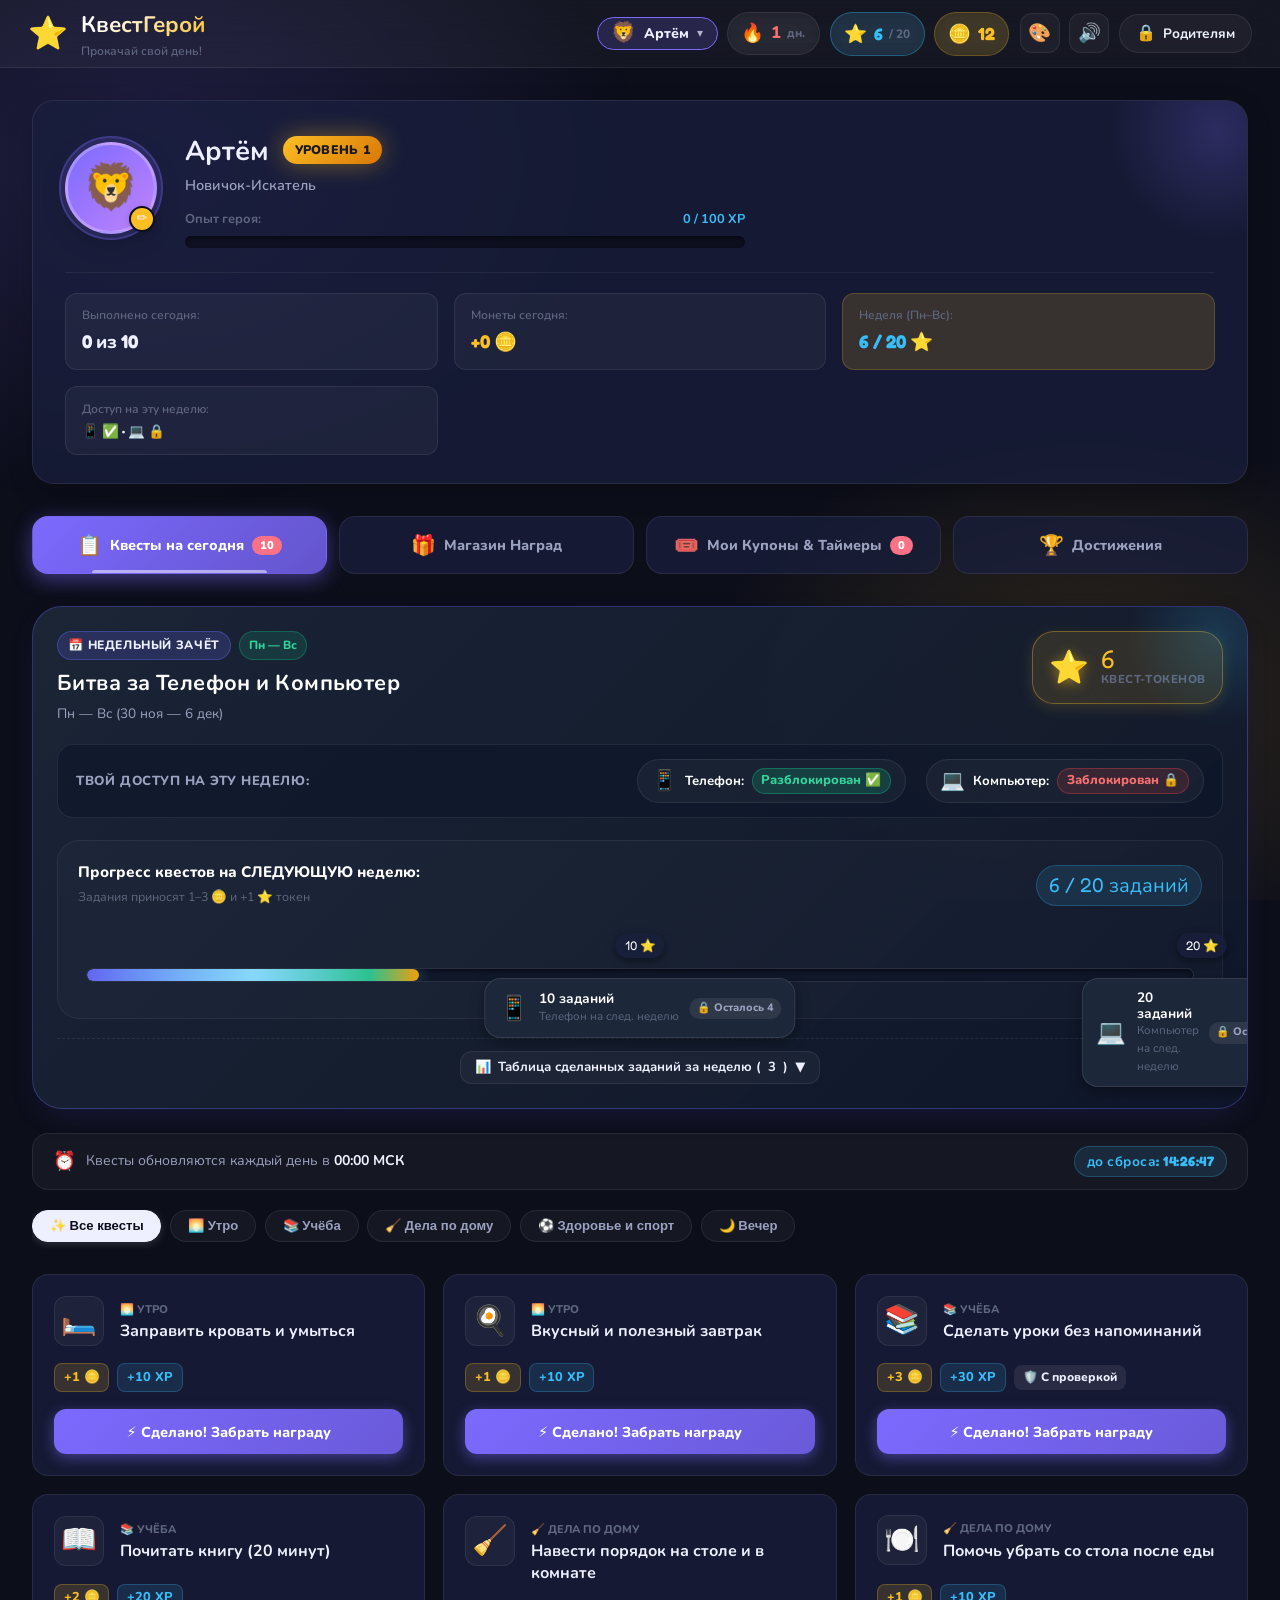
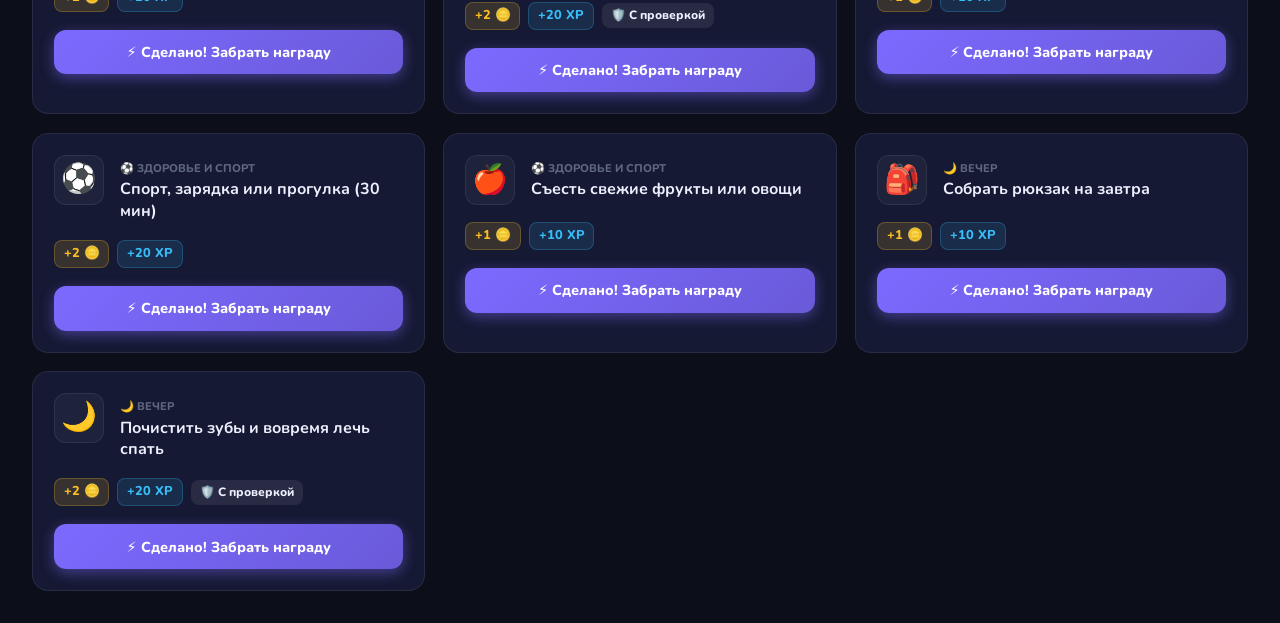
==== commit 27408955: "feat: weekly quests tracker, token rewards, phone/pc milestones, 1-3 coin economy and parent penalty" ====
--- a/index.html
+++ b/index.html
@@ -44,8 +44,15 @@
           <span class="stat-label">дн.</span>
         </div>
 
+        <!-- Недельные Квест-Токены (Задания Пн-Вс для телефона и ПК) -->
+        <div class="stat-badge week-token-badge" title="Квест-Токены за задания этой недели (Цель: 10 — телефон, 20 — ПК!)" onclick="app.scrollToWeeklyTracker()">
+          <span class="stat-icon">⭐</span>
+          <span class="stat-value" id="headerWeekTokens">0</span>
+          <span class="stat-label">/ 20</span>
+        </div>
+
         <!-- Баланс Монет -->
-        <div class="stat-badge coin-badge" title="Твои заработанные монеты" id="headerCoinBadge">
+        <div class="stat-badge coin-badge" title="Твои заработанные монеты для магазина лакомств" id="headerCoinBadge">
           <span class="stat-icon coin-spin">🪙</span>
           <span class="stat-value" id="headerCoins">0</span>
         </div>
@@ -118,12 +125,16 @@
             <span class="pstat-value" id="todayTasksCount">0 из 0</span>
           </div>
           <div class="pstat-item">
-            <span class="pstat-label">Заработано сегодня:</span>
+            <span class="pstat-label">Монеты сегодня:</span>
             <span class="pstat-value text-gold" id="todayCoinsEarned">+0 🪙</span>
           </div>
-          <div class="pstat-item highlight-pstat" onclick="app.switchKidTab('shop')">
-            <span class="pstat-label">Доступно наград:</span>
-            <span class="pstat-value" id="affordableRewardsCount">0</span>
+          <div class="pstat-item highlight-pstat" onclick="app.scrollToWeeklyTracker()" title="Нажми, чтобы открыть недельный трекер">
+            <span class="pstat-label">Неделя (Пн–Вс):</span>
+            <span class="pstat-value text-cyan" id="profileWeekTokens">0 / 20 ⭐</span>
+          </div>
+          <div class="pstat-item" id="profileAccessBadge">
+            <span class="pstat-label">Доступ на эту неделю:</span>
+            <span class="pstat-value" id="profileAccessSummary" style="font-size: 0.85rem;">📱 ⏳ · 💻 ⏳</span>
           </div>
         </div>
       </section>
@@ -153,6 +164,111 @@
 
       <!-- Вкладка 1: ЗАДАНИЯ ДНЯ (Квесты) -->
       <div id="kidTasksTab" class="tab-content active">
+
+        <!-- ============================================== -->
+        <!-- НЕДЕЛЬНЫЙ ТРЕКЕР: ПОЛОСА НАГРАД (ПН — ВС)     -->
+        <!-- ============================================== -->
+        <section class="weekly-tracker-card" id="weeklyTrackerSection">
+          <div class="wt-header">
+            <div class="wt-title-group">
+              <div class="wt-badge-row">
+                <span class="wt-badge">📅 Недельный зачёт</span>
+                <span class="wt-rule-badge">Пн — Вс</span>
+              </div>
+              <h3 class="wt-title">Битва за Телефон и Компьютер</h3>
+              <p class="wt-dates" id="weeklyDatesRange">Загрузка дат недели...</p>
+            </div>
+            <div class="wt-tokens-badge" title="За каждое выполненное задание даётся +1 Квест-Токен!">
+              <span class="wt-tokens-icon">⭐</span>
+              <div class="wt-tokens-data">
+                <span class="wt-tokens-num" id="weeklyTokensCount">0</span>
+                <span class="wt-tokens-label">Квест-Токенов</span>
+              </div>
+            </div>
+          </div>
+
+          <!-- Статус доступа НА ЭТУ НЕДЕЛЮ (по итогам прошлой недели) -->
+          <div class="wt-current-access-bar">
+            <span class="wca-label">Твой доступ НА ЭТУ НЕДЕЛЮ:</span>
+            <div class="wca-items">
+              <div class="wca-item" id="wcaPhoneCurrent">
+                <span class="wca-icon">📱</span>
+                <span class="wca-name">Телефон:</span>
+                <span class="wca-status" id="wcaPhoneStatusText">Загрузка...</span>
+              </div>
+              <div class="wca-item" id="wcaPcCurrent">
+                <span class="wca-icon">💻</span>
+                <span class="wca-name">Компьютер:</span>
+                <span class="wca-status" id="wcaPcStatusText">Загрузка...</span>
+              </div>
+            </div>
+          </div>
+
+          <!-- Шкала прогресса НА СЛЕДУЮЩУЮ НЕДЕЛЮ -->
+          <div class="wt-progress-section">
+            <div class="wt-progress-header">
+              <div class="wt-ph-left">
+                <span class="wt-ph-title">Прогресс квестов на СЛЕДУЮЩУЮ неделю:</span>
+                <span class="wt-ph-hint">Задания приносят 1–3 🪙 и +1 ⭐ токен</span>
+              </div>
+              <span class="wt-ph-count" id="weeklyProgressRatio">0 / 20 заданий</span>
+            </div>
+
+            <!-- Интерактивная полоса прогресса с майлстоунами 10 и 20 -->
+            <div class="wt-track-container">
+              <div class="wt-track-bg">
+                <div class="wt-track-fill" id="weeklyTrackFill" style="width: 0%;"></div>
+              </div>
+
+              <!-- Веха 10 заданий: Телефон -->
+              <div class="wt-milestone milestone-10" id="msPhoneNode">
+                <div class="milestone-pin" id="msPhonePin">10 ⭐</div>
+                <div class="milestone-box">
+                  <span class="milestone-icon">📱</span>
+                  <div class="milestone-info">
+                    <strong>10 заданий</strong>
+                    <small>Телефон на след. неделю</small>
+                  </div>
+                  <span class="milestone-status-tag" id="msPhoneStatus">🔒 Осталось 10</span>
+                </div>
+              </div>
+
+              <!-- Веха 20 заданий: Компьютер -->
+              <div class="wt-milestone milestone-20" id="msPcNode">
+                <div class="milestone-pin" id="msPcPin">20 ⭐</div>
+                <div class="milestone-box">
+                  <span class="milestone-icon">💻</span>
+                  <div class="milestone-info">
+                    <strong>20 заданий</strong>
+                    <small>Компьютер на след. неделю</small>
+                  </div>
+                  <span class="milestone-status-tag" id="msPcStatus">🔒 Осталось 20</span>
+                </div>
+              </div>
+            </div>
+          </div>
+
+          <!-- Кнопка раскрытия таблицы сделанных заданий недели -->
+          <div class="wt-table-toggle-bar">
+            <button class="secondary-btn btn-small" id="toggleWeeklyTableBtn" onclick="app.toggleWeeklyTable()">
+              <span>📊</span> Таблица сделанных заданий за неделю (<strong id="wtTableTasksCount">0</strong>) <span id="wtToggleArrow">▼</span>
+            </button>
+          </div>
+
+          <!-- Раскрывающаяся таблица и календарь -->
+          <div class="wt-table-collapse" id="weeklyTableCollapse" style="display: none;">
+            <div class="wt-days-grid" id="weeklyDaysGrid">
+              <!-- JS генерирует карточки Пн, Вт, Ср, Чт, Пт, Сб, Вс -->
+            </div>
+            <div class="wt-completed-tasks-box">
+              <h5 class="wt-completed-title">Список выполненных квестов на этой неделе:</h5>
+              <div class="wt-completed-list" id="weeklyCompletedList">
+                <!-- JS список -->
+              </div>
+            </div>
+          </div>
+        </section>
+
         <!-- Индикатор сброса прогресса в 00:00 МСК -->
         <div class="tasks-schedule-banner">
           <div class="schedule-info">
@@ -190,8 +306,11 @@
       <div id="kidShopTab" class="tab-content">
         <div class="shop-header-banner">
           <div>
-            <h3>🏪 Магазин Наград & Обменник</h3>
-            <p>Обменивай заработанные монеты на экранное время, карманные деньги или супер-призы!</p>
+            <h3>🏪 Магазин Наград & Лакомств</h3>
+            <p>Обменивай заработанные монеты (1–3 🪙 за квест) на любимое мороженое, сладости или супер-пиццу!</p>
+            <div class="shop-note-pill">
+              <span>💡 Телефон и Компьютер открываются за 10 и 20 заданий на недельной шкале!</span>
+            </div>
           </div>
           <div class="shop-wallet">
             <span>В кошельке:</span>
@@ -201,16 +320,16 @@
 
         <!-- Категории магазина -->
         <div class="shop-sections-grid">
-          <!-- Секция: Экранное время -->
+          <!-- Секция: Вкусняшки и Призы (Мороженое, Пицца, Развлечения) -->
           <div class="shop-category-card">
             <div class="category-header">
-              <span class="cat-icon">📱</span>
+              <span class="cat-icon">🍕</span>
               <div>
-                <h4>Экранное время (Телефон / ПК)</h4>
-                <p>Купи минуты и запусти интерактивный таймер</p>
-              </div>
-            </div>
-            <div class="rewards-list" id="rewardsScreenTime"></div>
+                <h4>Лакомства, Пицца & Призы</h4>
+                <p>Мороженое, сладости, кино и семейная пицца</p>
+              </div>
+            </div>
+            <div class="rewards-list" id="rewardsFun"></div>
           </div>
 
           <!-- Секция: Деньги и Копилка -->
@@ -225,16 +344,16 @@
             <div class="rewards-list" id="rewardsMoney"></div>
           </div>
 
-          <!-- Секция: Реальные радости и Призы -->
+          <!-- Секция: Экранное время (Экспресс-бонусы) -->
           <div class="shop-category-card">
             <div class="category-header">
-              <span class="cat-icon">🎉</span>
+              <span class="cat-icon">📱</span>
               <div>
-                <h4>Особые призы & Развлечения</h4>
-                <p>Пицца, кино, поход в парк, поздний отбой</p>
-              </div>
-            </div>
-            <div class="rewards-list" id="rewardsFun"></div>
+                <h4>Экранное время (Экспресс)</h4>
+                <p>Дополнительное игровое время прямо сейчас</p>
+              </div>
+            </div>
+            <div class="rewards-list" id="rewardsScreenTime"></div>
           </div>
         </div>
       </div>
@@ -307,6 +426,14 @@
           <button class="btn-tiny" id="quickApproveAllBtn" onclick="app.approveAllPendingTasks()">Одобрить всё</button>
         </div>
         <div class="summary-card">
+          <div class="sc-icon">⭐</div>
+          <div class="sc-info">
+            <span class="sc-label">Недельные токены (Пн–Вс):</span>
+            <span class="sc-value text-cyan" id="parentWeekTasksCount">0 / 20 ⭐</span>
+          </div>
+          <span class="sc-sub" id="parentWeekAccessStatus">📱 ⏳ · 💻 ⏳</span>
+        </div>
+        <div class="summary-card">
           <div class="sc-icon">🪙</div>
           <div class="sc-info">
             <span class="sc-label">Баланс монет:</span>
@@ -315,12 +442,12 @@
           <button class="btn-tiny" onclick="app.openAdjustBalanceModal()">Изменить</button>
         </div>
         <div class="summary-card">
-          <div class="sc-icon">⭐</div>
+          <div class="sc-icon">⚠️</div>
           <div class="sc-info">
-            <span class="sc-label">Уровень героя:</span>
-            <span class="sc-value" id="parentCurrentLevel">Уровень 1</span>
-          </div>
-          <span class="sc-sub" id="parentCurrentXP">0 XP</span>
+            <span class="sc-label">Штрафов за неделю:</span>
+            <span class="sc-value text-red" id="parentWeekPenaltiesCount">0</span>
+          </div>
+          <button class="btn-tiny" onclick="app.switchParentTab('penalties')">Штрафы</button>
         </div>
         <div class="summary-card">
           <div class="sc-icon">🔥</div>
@@ -342,6 +469,9 @@
         </button>
         <button class="ptab-btn" id="ptabTasksBtn" onclick="app.switchParentTab('tasks')">
           <span>📋</span> Настройка заданий
+        </button>
+        <button class="ptab-btn" id="ptabPenaltiesBtn" onclick="app.switchParentTab('penalties')">
+          <span>⚠️</span> Система штрафов <span class="badge-pill bg-red" id="parentPenaltiesBadge">0</span>
         </button>
         <button class="ptab-btn" id="ptabRewardsBtn" onclick="app.switchParentTab('rewards')">
           <span>🎁</span> Настройка наград
@@ -429,6 +559,115 @@
         </div>
       </div>
 
+      <!-- Секция родителя: СИСТЕМА ШТРАФОВ -->
+      <div id="parentPenaltiesTab" class="parent-tab-content">
+        <div class="section-card penalty-section-card">
+          <div class="card-title-bar">
+            <div>
+              <h3>⚠️ Система штрафов и дисциплины</h3>
+              <p class="hint-text">Списание монет и контроль за проступки, капризы и нарушение договоренностей</p>
+            </div>
+          </div>
+
+          <!-- Форма выписки штрафа -->
+          <div class="penalty-form-box">
+            <h4 class="pf-title">Выписать штраф:</h4>
+
+            <div class="form-row">
+              <div class="form-group">
+                <label>Ребёнок:</label>
+                <select id="penaltyKidSelect" class="form-input" onchange="app.onPenaltyKidSelectChange()">
+                  <!-- JS заполняет детей -->
+                </select>
+              </div>
+              <div class="form-group">
+                <label>Размер штрафа в монетах (🪙):</label>
+                <input type="number" id="penaltyCoinsInput" min="1" max="10" value="2" class="form-input">
+              </div>
+            </div>
+
+            <!-- Шаблоны частых нарушений -->
+            <div class="form-group">
+              <label>Быстрый выбор шаблона нарушения:</label>
+              <div class="penalty-presets-grid" id="penaltyPresetsGrid">
+                <button type="button" class="penalty-preset-chip" onclick="app.setPenaltyPreset('Игры в телефоне/ПК без спроса', 3, true)">
+                  📱 Игры без спроса (-3 🪙)
+                </button>
+                <button type="button" class="penalty-preset-chip" onclick="app.setPenaltyPreset('Не убрал вещи / беспорядок', 2, false)">
+                  🧹 Беспорядок в комнате (-2 🪙)
+                </button>
+                <button type="button" class="penalty-preset-chip" onclick="app.setPenaltyPreset('Грубость / плохое поведение', 2, false)">
+                  🗣️ Грубость / капризы (-2 🪙)
+                </button>
+                <button type="button" class="penalty-preset-chip" onclick="app.setPenaltyPreset('Не сделаны уроки / обман', 3, true)">
+                  📚 Пропуск уроков / обман (-3 🪙)
+                </button>
+                <button type="button" class="penalty-preset-chip" onclick="app.setPenaltyPreset('Нарушение времени отбоя', 1, false)">
+                  🌙 Нарушение режима сна (-1 🪙)
+                </button>
+              </div>
+            </div>
+
+            <div class="form-group">
+              <label>Причина штрафа (будет показана ребёнку):</label>
+              <input type="text" id="penaltyReasonInput" placeholder="Например: Игры в телефоне после 21:00 без разрешения" class="form-input">
+            </div>
+
+            <div class="form-group">
+              <label class="checkbox-label">
+                <input type="checkbox" id="penaltyWeekTokenCheck">
+                <span>Также списать 1 недельный токен заданий (⭐) за серьезный проступок</span>
+              </label>
+            </div>
+
+            <div class="btn-row" style="margin-top: 1rem;">
+              <button class="danger-btn" onclick="app.applyPenalty()">
+                <span>⚠️</span> Применить штраф
+              </button>
+            </div>
+          </div>
+
+          <!-- Ручное управление доступом к Телефону и ПК на текущую неделю -->
+          <div class="parent-access-control-card">
+            <div class="pacc-header">
+              <span class="pacc-icon">🎮</span>
+              <div>
+                <h4>Ручное управление доступом к устройствам на текущую неделю</h4>
+                <p class="hint-text">Обычно доступ открывается по итогам недели (10 заданий — телефон, 20 заданий — ПК), но вы можете включить или отключить доступ досрочно</p>
+              </div>
+            </div>
+            <div class="pacc-controls-grid" id="parentAccessControlsGrid">
+              <!-- JS -->
+            </div>
+          </div>
+
+          <!-- История штрафов -->
+          <div class="penalties-history-box" style="margin-top: 1.5rem;">
+            <div class="card-title-bar">
+              <h4>Журнал выписанных штрафов</h4>
+              <span class="hint-text">Родитель может отменить ошибочный штраф и вернуть монеты ребёнку</span>
+            </div>
+            <div class="table-responsive">
+              <table class="data-table">
+                <thead>
+                  <tr>
+                    <th>Время</th>
+                    <th>Ребёнок</th>
+                    <th>Причина</th>
+                    <th>Штраф</th>
+                    <th>Статус</th>
+                    <th>Действие</th>
+                  </tr>
+                </thead>
+                <tbody id="parentPenaltiesTableBody">
+                  <!-- JS -->
+                </tbody>
+              </table>
+            </div>
+          </div>
+        </div>
+      </div>
+
       <!-- Секция родителя: 3. Настройка наград -->
       <div id="parentRewardsTab" class="parent-tab-content">
         <div class="section-card">
@@ -719,12 +958,13 @@
       </div>
       <div class="form-row">
         <div class="form-group">
-          <label>Награда в монетах (🪙):</label>
-          <input type="number" id="taskCoinsInput" min="1" max="500" value="15" class="form-input">
+          <label>Награда в монетах (от 1 до 3 🪙):</label>
+          <input type="number" id="taskCoinsInput" min="1" max="3" value="2" class="form-input">
+          <small class="hint-text" style="display:block; margin-top:0.25rem;">+1 ⭐ недельный токен даётся к каждому квесту</small>
         </div>
         <div class="form-group">
           <label>Опыт (XP):</label>
-          <input type="number" id="taskXpInput" min="5" max="500" value="20" class="form-input">
+          <input type="number" id="taskXpInput" min="5" max="100" value="20" class="form-input">
         </div>
       </div>
       <div class="form-group">
--- a/style.css
+++ b/style.css
@@ -1626,3 +1626,615 @@
 ::-webkit-scrollbar-track { background: transparent; }
 ::-webkit-scrollbar-thumb { background: rgba(255,255,255,0.12); border-radius: 10px; }
 ::-webkit-scrollbar-thumb:hover { background: rgba(255,255,255,0.22); }
+
+/* ==========================================================================
+   НЕДЕЛЬНЫЙ ТРЕКЕР, ШКАЛА НАГРАД (ПН-ВС) И СИСТЕМА ШТРАФОВ
+   ========================================================================== */
+
+/* Хедер: Бейдж недельных токенов */
+.week-token-badge {
+  background: rgba(56, 189, 248, 0.12);
+  border: 1px solid rgba(56, 189, 248, 0.35);
+  cursor: pointer;
+  transition: all var(--dur-fast);
+}
+.week-token-badge:hover {
+  background: rgba(56, 189, 248, 0.22);
+  transform: translateY(-2px);
+  box-shadow: 0 4px 12px rgba(56, 189, 248, 0.25);
+}
+.week-token-badge .stat-value {
+  color: var(--c-sky);
+  font-family: var(--ff-display);
+  font-size: 1.05rem;
+}
+
+/* Карточка недельного трекера */
+.weekly-tracker-card {
+  background: linear-gradient(135deg, rgba(30, 41, 59, 0.85) 0%, rgba(15, 23, 42, 0.95) 100%);
+  border: 1px solid rgba(99, 102, 241, 0.35);
+  box-shadow: 0 10px 30px -10px rgba(99, 102, 241, 0.25), 0 4px 16px rgba(0,0,0,0.4);
+  border-radius: var(--r-xl);
+  padding: 1.5rem;
+  margin-bottom: 1.5rem;
+  position: relative;
+  overflow: hidden;
+}
+.weekly-tracker-card::before {
+  content: '';
+  position: absolute;
+  top: -60px;
+  right: -60px;
+  width: 180px;
+  height: 180px;
+  background: radial-gradient(circle, rgba(56, 189, 248, 0.18) 0%, transparent 70%);
+  pointer-events: none;
+}
+
+.wt-header {
+  display: flex;
+  justify-content: space-between;
+  align-items: flex-start;
+  gap: 1rem;
+  margin-bottom: 1.25rem;
+  flex-wrap: wrap;
+}
+.wt-badge-row {
+  display: flex;
+  align-items: center;
+  gap: 0.5rem;
+  margin-bottom: 0.35rem;
+}
+.wt-badge {
+  display: inline-flex;
+  align-items: center;
+  gap: 0.35rem;
+  background: rgba(99, 102, 241, 0.2);
+  border: 1px solid rgba(99, 102, 241, 0.4);
+  color: var(--c-indigo-light);
+  font-size: 0.76rem;
+  font-weight: 800;
+  text-transform: uppercase;
+  letter-spacing: 0.05em;
+  padding: 0.25rem 0.65rem;
+  border-radius: var(--r-pill);
+}
+.wt-rule-badge {
+  background: rgba(16, 185, 129, 0.15);
+  border: 1px solid rgba(16, 185, 129, 0.35);
+  color: var(--c-emerald);
+  font-size: 0.74rem;
+  font-weight: 800;
+  padding: 0.25rem 0.55rem;
+  border-radius: var(--r-pill);
+}
+.wt-title {
+  font-family: var(--ff-display);
+  font-size: 1.35rem;
+  color: #fff;
+  margin: 0 0 0.25rem 0;
+  letter-spacing: 0.02em;
+}
+.wt-dates {
+  font-size: 0.85rem;
+  color: var(--c-text-secondary);
+  margin: 0;
+}
+
+.wt-tokens-badge {
+  display: flex;
+  align-items: center;
+  gap: 0.75rem;
+  background: rgba(251, 191, 36, 0.12);
+  border: 1px solid rgba(251, 191, 36, 0.35);
+  border-radius: var(--r-lg);
+  padding: 0.65rem 1rem;
+  box-shadow: 0 4px 14px rgba(251, 191, 36, 0.15);
+}
+.wt-tokens-icon {
+  font-size: 2rem;
+  filter: drop-shadow(0 2px 6px rgba(251, 191, 36, 0.5));
+  animation: starPulse 2.5s ease-in-out infinite;
+}
+@keyframes starPulse {
+  0%, 100% { transform: scale(1); }
+  50% { transform: scale(1.12); }
+}
+.wt-tokens-data {
+  display: flex;
+  flex-direction: column;
+}
+.wt-tokens-num {
+  font-family: var(--ff-display);
+  font-size: 1.6rem;
+  color: var(--c-gold);
+  line-height: 1;
+}
+.wt-tokens-label {
+  font-size: 0.72rem;
+  font-weight: 800;
+  color: var(--c-text-muted);
+  text-transform: uppercase;
+  letter-spacing: 0.05em;
+}
+
+/* Статус доступа НА ЭТУ НЕДЕЛЮ */
+.wt-current-access-bar {
+  background: rgba(15, 23, 42, 0.65);
+  border: 1px solid rgba(255, 255, 255, 0.08);
+  border-radius: var(--r-md);
+  padding: 0.85rem 1.15rem;
+  margin-bottom: 1.4rem;
+  display: flex;
+  align-items: center;
+  justify-content: space-between;
+  gap: 1rem;
+  flex-wrap: wrap;
+}
+.wca-label {
+  font-size: 0.82rem;
+  font-weight: 800;
+  color: var(--c-text-secondary);
+  text-transform: uppercase;
+  letter-spacing: 0.04em;
+}
+.wca-items {
+  display: flex;
+  align-items: center;
+  gap: 1.25rem;
+  flex-wrap: wrap;
+}
+.wca-item {
+  display: inline-flex;
+  align-items: center;
+  gap: 0.5rem;
+  background: rgba(255, 255, 255, 0.04);
+  padding: 0.35rem 0.85rem;
+  border-radius: var(--r-pill);
+  border: 1px solid rgba(255, 255, 255, 0.08);
+}
+.wca-icon { font-size: 1.25rem; }
+.wca-name { font-size: 0.82rem; font-weight: 700; color: #fff; }
+.wca-status {
+  font-size: 0.8rem;
+  font-weight: 800;
+  padding: 0.15rem 0.55rem;
+  border-radius: var(--r-pill);
+}
+.wca-status.status-active {
+  background: rgba(16, 185, 129, 0.2);
+  color: var(--c-emerald);
+  border: 1px solid rgba(16, 185, 129, 0.4);
+}
+.wca-status.status-locked {
+  background: rgba(239, 68, 68, 0.15);
+  color: #f87171;
+  border: 1px solid rgba(239, 68, 68, 0.35);
+}
+
+/* Секция шкалы прогресса */
+.wt-progress-section {
+  background: rgba(255, 255, 255, 0.02);
+  border: 1px solid rgba(255, 255, 255, 0.06);
+  border-radius: var(--r-lg);
+  padding: 1.25rem;
+  margin-bottom: 1.15rem;
+}
+.wt-progress-header {
+  display: flex;
+  justify-content: space-between;
+  align-items: center;
+  margin-bottom: 1.5rem;
+  flex-wrap: wrap;
+  gap: 0.5rem;
+}
+.wt-ph-title {
+  font-weight: 800;
+  font-size: 0.95rem;
+  color: #fff;
+  display: block;
+}
+.wt-ph-hint {
+  font-size: 0.78rem;
+  color: var(--c-text-muted);
+}
+.wt-ph-count {
+  font-family: var(--ff-display);
+  font-size: 1.25rem;
+  color: var(--c-sky);
+  background: rgba(56, 189, 248, 0.12);
+  padding: 0.25rem 0.75rem;
+  border-radius: var(--r-pill);
+  border: 1px solid rgba(56, 189, 248, 0.25);
+}
+
+/* Трек и майлстоуны */
+.wt-track-container {
+  position: relative;
+  padding: 2.2rem 0.5rem 1rem 0.5rem;
+}
+.wt-track-bg {
+  width: 100%;
+  height: 14px;
+  background: rgba(15, 23, 42, 0.8);
+  border-radius: 20px;
+  overflow: hidden;
+  position: relative;
+  border: 1px solid rgba(255, 255, 255, 0.1);
+  box-shadow: inset 0 2px 4px rgba(0,0,0,0.5);
+}
+.wt-track-fill {
+  height: 100%;
+  width: 0%;
+  background: linear-gradient(90deg, #6366f1 0%, #38bdf8 50%, #10b981 85%, #f59e0b 100%);
+  border-radius: 20px;
+  position: relative;
+  transition: width 0.6s cubic-bezier(0.34, 1.56, 0.64, 1);
+  box-shadow: 0 0 16px rgba(56, 189, 248, 0.5);
+}
+.wt-track-fill::after {
+  content: '';
+  position: absolute;
+  top: 0; left: 0; right: 0; bottom: 0;
+  background: linear-gradient(90deg, transparent, rgba(255,255,255,0.4), transparent);
+  animation: shineTrack 2.5s infinite;
+}
+@keyframes shineTrack {
+  0% { transform: translateX(-100%); }
+  100% { transform: translateX(100%); }
+}
+
+/* Вехи (Майлстоуны) */
+.wt-milestone {
+  position: absolute;
+  top: 0;
+  transform: translateX(-50%);
+  display: flex;
+  flex-direction: column;
+  align-items: center;
+  transition: all var(--dur-normal);
+}
+.wt-milestone.milestone-10 { left: 50%; }
+.wt-milestone.milestone-20 { left: 100%; }
+
+.milestone-pin {
+  background: var(--c-bg-card);
+  border: 2px solid var(--c-indigo-light);
+  color: #fff;
+  font-family: var(--ff-display);
+  font-size: 0.78rem;
+  padding: 0.18rem 0.55rem;
+  border-radius: var(--r-pill);
+  box-shadow: 0 3px 8px rgba(0,0,0,0.4);
+  margin-bottom: 0.5rem;
+  white-space: nowrap;
+  transition: all var(--dur-fast);
+}
+.wt-milestone.unlocked .milestone-pin {
+  background: var(--c-emerald);
+  border-color: #fff;
+  box-shadow: 0 0 12px rgba(16, 185, 129, 0.7);
+}
+
+.milestone-box {
+  background: rgba(30, 41, 59, 0.95);
+  border: 1px solid rgba(255, 255, 255, 0.1);
+  border-radius: var(--r-md);
+  padding: 0.65rem 0.85rem;
+  display: flex;
+  align-items: center;
+  gap: 0.65rem;
+  box-shadow: 0 4px 14px rgba(0,0,0,0.35);
+  margin-top: 0.75rem;
+  min-width: 170px;
+}
+.wt-milestone.unlocked .milestone-box {
+  border-color: rgba(16, 185, 129, 0.5);
+  background: linear-gradient(135deg, rgba(16, 185, 129, 0.12), rgba(30, 41, 59, 0.95));
+  box-shadow: 0 4px 16px rgba(16, 185, 129, 0.25);
+}
+.milestone-icon { font-size: 1.5rem; }
+.milestone-info {
+  display: flex;
+  flex-direction: column;
+  text-align: left;
+}
+.milestone-info strong {
+  font-size: 0.85rem;
+  color: #fff;
+  line-height: 1.2;
+}
+.milestone-info small {
+  font-size: 0.72rem;
+  color: var(--c-text-muted);
+}
+.milestone-status-tag {
+  font-size: 0.68rem;
+  font-weight: 800;
+  padding: 0.15rem 0.45rem;
+  border-radius: var(--r-pill);
+  margin-left: auto;
+  white-space: nowrap;
+  background: rgba(255, 255, 255, 0.08);
+  color: var(--c-text-secondary);
+}
+.wt-milestone.unlocked .milestone-status-tag {
+  background: rgba(16, 185, 129, 0.2);
+  color: var(--c-emerald);
+  border: 1px solid rgba(16, 185, 129, 0.4);
+}
+
+/* Кнопка раскрытия таблицы */
+.wt-table-toggle-bar {
+  display: flex;
+  justify-content: center;
+  padding-top: 0.75rem;
+  border-top: 1px dashed rgba(255, 255, 255, 0.08);
+}
+
+/* Раскрывающийся блок таблицы заданий недели */
+.wt-table-collapse {
+  margin-top: 1.25rem;
+  padding-top: 1.25rem;
+  border-top: 1px solid rgba(255, 255, 255, 0.08);
+  animation: fadeInDown 0.3s ease;
+}
+@keyframes fadeInDown {
+  from { opacity: 0; transform: translateY(-8px); }
+  to { opacity: 1; transform: translateY(0); }
+}
+
+.wt-days-grid {
+  display: grid;
+  grid-template-columns: repeat(7, 1fr);
+  gap: 0.5rem;
+  margin-bottom: 1.25rem;
+}
+.wt-day-card {
+  background: rgba(255, 255, 255, 0.03);
+  border: 1px solid rgba(255, 255, 255, 0.08);
+  border-radius: var(--r-md);
+  padding: 0.75rem 0.35rem;
+  text-align: center;
+  display: flex;
+  flex-direction: column;
+  gap: 0.3rem;
+  transition: all var(--dur-fast);
+}
+.wt-day-card.today {
+  border-color: var(--c-sky);
+  background: rgba(56, 189, 248, 0.08);
+  box-shadow: 0 0 10px rgba(56, 189, 248, 0.2);
+}
+.wt-day-card.has-tasks {
+  border-color: rgba(16, 185, 129, 0.4);
+  background: rgba(16, 185, 129, 0.06);
+}
+.wt-day-name {
+  font-size: 0.75rem;
+  font-weight: 800;
+  color: var(--c-text-muted);
+  text-transform: uppercase;
+}
+.wt-day-card.today .wt-day-name { color: var(--c-sky); }
+.wt-day-date {
+  font-size: 0.8rem;
+  font-weight: 700;
+  color: #fff;
+}
+.wt-day-count {
+  font-size: 0.75rem;
+  font-weight: 800;
+  color: var(--c-emerald);
+  background: rgba(16, 185, 129, 0.15);
+  border-radius: var(--r-pill);
+  padding: 0.1rem 0.35rem;
+  margin-top: 0.2rem;
+}
+.wt-day-count.empty {
+  color: var(--c-text-muted);
+  background: transparent;
+}
+
+.wt-completed-tasks-box {
+  background: rgba(0, 0, 0, 0.25);
+  border-radius: var(--r-md);
+  padding: 1rem;
+}
+.wt-completed-title {
+  font-size: 0.85rem;
+  font-weight: 800;
+  color: var(--c-text-secondary);
+  margin: 0 0 0.75rem 0;
+  text-transform: uppercase;
+  letter-spacing: 0.04em;
+}
+.wt-completed-list {
+  display: flex;
+  flex-direction: column;
+  gap: 0.5rem;
+  max-height: 240px;
+  overflow-y: auto;
+}
+.wt-completed-item {
+  display: flex;
+  align-items: center;
+  justify-content: space-between;
+  background: rgba(255, 255, 255, 0.03);
+  border: 1px solid rgba(255, 255, 255, 0.06);
+  border-radius: var(--r-sm);
+  padding: 0.5rem 0.85rem;
+  font-size: 0.85rem;
+}
+.wt-ci-left {
+  display: flex;
+  align-items: center;
+  gap: 0.65rem;
+}
+.wt-ci-icon { font-size: 1.25rem; }
+.wt-ci-title { font-weight: 700; color: #fff; }
+.wt-ci-meta { font-size: 0.75rem; color: var(--c-text-muted); }
+.wt-ci-rewards {
+  display: flex;
+  align-items: center;
+  gap: 0.5rem;
+}
+
+/* ==========================================================================
+   СИСТЕМА ШТРАФОВ В РОДИТЕЛЬСКОМ ИНТЕРФЕЙСЕ
+   ========================================================================== */
+.penalty-section-card {
+  border-color: rgba(239, 68, 68, 0.35);
+}
+.penalty-form-box {
+  background: rgba(239, 68, 68, 0.04);
+  border: 1px solid rgba(239, 68, 68, 0.25);
+  border-radius: var(--r-lg);
+  padding: 1.4rem;
+  margin-bottom: 1.5rem;
+}
+.pf-title {
+  font-size: 1.05rem;
+  color: #f87171;
+  font-weight: 800;
+  margin: 0 0 1.15rem 0;
+  display: flex;
+  align-items: center;
+  gap: 0.5rem;
+}
+.penalty-presets-grid {
+  display: flex;
+  flex-wrap: wrap;
+  gap: 0.5rem;
+  margin-top: 0.35rem;
+}
+.penalty-preset-chip {
+  background: rgba(255, 255, 255, 0.05);
+  border: 1px solid rgba(255, 255, 255, 0.12);
+  color: var(--c-text);
+  padding: 0.45rem 0.85rem;
+  border-radius: var(--r-pill);
+  font-size: 0.82rem;
+  font-weight: 700;
+  cursor: pointer;
+  transition: all var(--dur-fast);
+}
+.penalty-preset-chip:hover {
+  background: rgba(239, 68, 68, 0.15);
+  border-color: rgba(239, 68, 68, 0.4);
+  color: #fca5a5;
+  transform: translateY(-1px);
+}
+
+/* Ручное управление доступом родителей */
+.parent-access-control-card {
+  background: rgba(255, 255, 255, 0.02);
+  border: 1px solid rgba(255, 255, 255, 0.08);
+  border-radius: var(--r-lg);
+  padding: 1.25rem;
+  margin-bottom: 1.5rem;
+}
+.pacc-header {
+  display: flex;
+  align-items: flex-start;
+  gap: 0.85rem;
+  margin-bottom: 1.15rem;
+}
+.pacc-icon { font-size: 1.8rem; }
+.pacc-header h4 { margin: 0 0 0.2rem 0; font-size: 1rem; color: #fff; }
+.pacc-controls-grid {
+  display: grid;
+  grid-template-columns: repeat(auto-fill, minmax(300px, 1fr));
+  gap: 1rem;
+}
+.pacc-kid-card {
+  background: rgba(15, 23, 42, 0.6);
+  border: 1px solid rgba(255, 255, 255, 0.08);
+  border-radius: var(--r-md);
+  padding: 1rem;
+  display: flex;
+  flex-direction: column;
+  gap: 0.85rem;
+}
+.pacc-kid-header {
+  display: flex;
+  align-items: center;
+  justify-content: space-between;
+}
+.pacc-kid-name { font-weight: 800; font-size: 0.95rem; }
+.pacc-switches-row {
+  display: flex;
+  justify-content: space-between;
+  gap: 0.75rem;
+}
+.pacc-switch-btn {
+  flex: 1;
+  padding: 0.5rem 0.65rem;
+  border-radius: var(--r-sm);
+  font-size: 0.8rem;
+  font-weight: 700;
+  display: flex;
+  align-items: center;
+  justify-content: center;
+  gap: 0.4rem;
+  border: 1px solid rgba(255, 255, 255, 0.1);
+  cursor: pointer;
+  transition: all var(--dur-fast);
+}
+.pacc-switch-btn.active {
+  background: rgba(16, 185, 129, 0.2);
+  border-color: rgba(16, 185, 129, 0.5);
+  color: var(--c-emerald);
+}
+.pacc-switch-btn.inactive {
+  background: rgba(239, 68, 68, 0.12);
+  border-color: rgba(239, 68, 68, 0.35);
+  color: #f87171;
+}
+
+.shop-note-pill {
+  display: inline-block;
+  background: rgba(99, 102, 241, 0.15);
+  border: 1px solid rgba(99, 102, 241, 0.3);
+  color: var(--c-indigo-light);
+  font-size: 0.8rem;
+  font-weight: 700;
+  padding: 0.35rem 0.85rem;
+  border-radius: var(--r-pill);
+  margin-top: 0.5rem;
+}
+
+/* Бейдж красного цвета */
+.badge-pill.bg-red {
+  background: #ef4444 !important;
+  color: #fff !important;
+}
+
+/* Адаптив для мобильных устройств */
+@media (max-width: 768px) {
+  .wt-milestone.milestone-10, .wt-milestone.milestone-20 {
+    position: static;
+    transform: none;
+    margin-top: 0.75rem;
+  }
+  .wt-track-container {
+    padding: 0.5rem;
+  }
+  .wt-days-grid {
+    grid-template-columns: repeat(4, 1fr);
+  }
+  .wt-tokens-badge {
+    width: 100%;
+    justify-content: center;
+  }
+}
+@media (max-width: 480px) {
+  .wt-days-grid {
+    grid-template-columns: repeat(2, 1fr);
+  }
+  .wca-items {
+    flex-direction: column;
+    align-items: stretch;
+    width: 100%;
+  }
+}
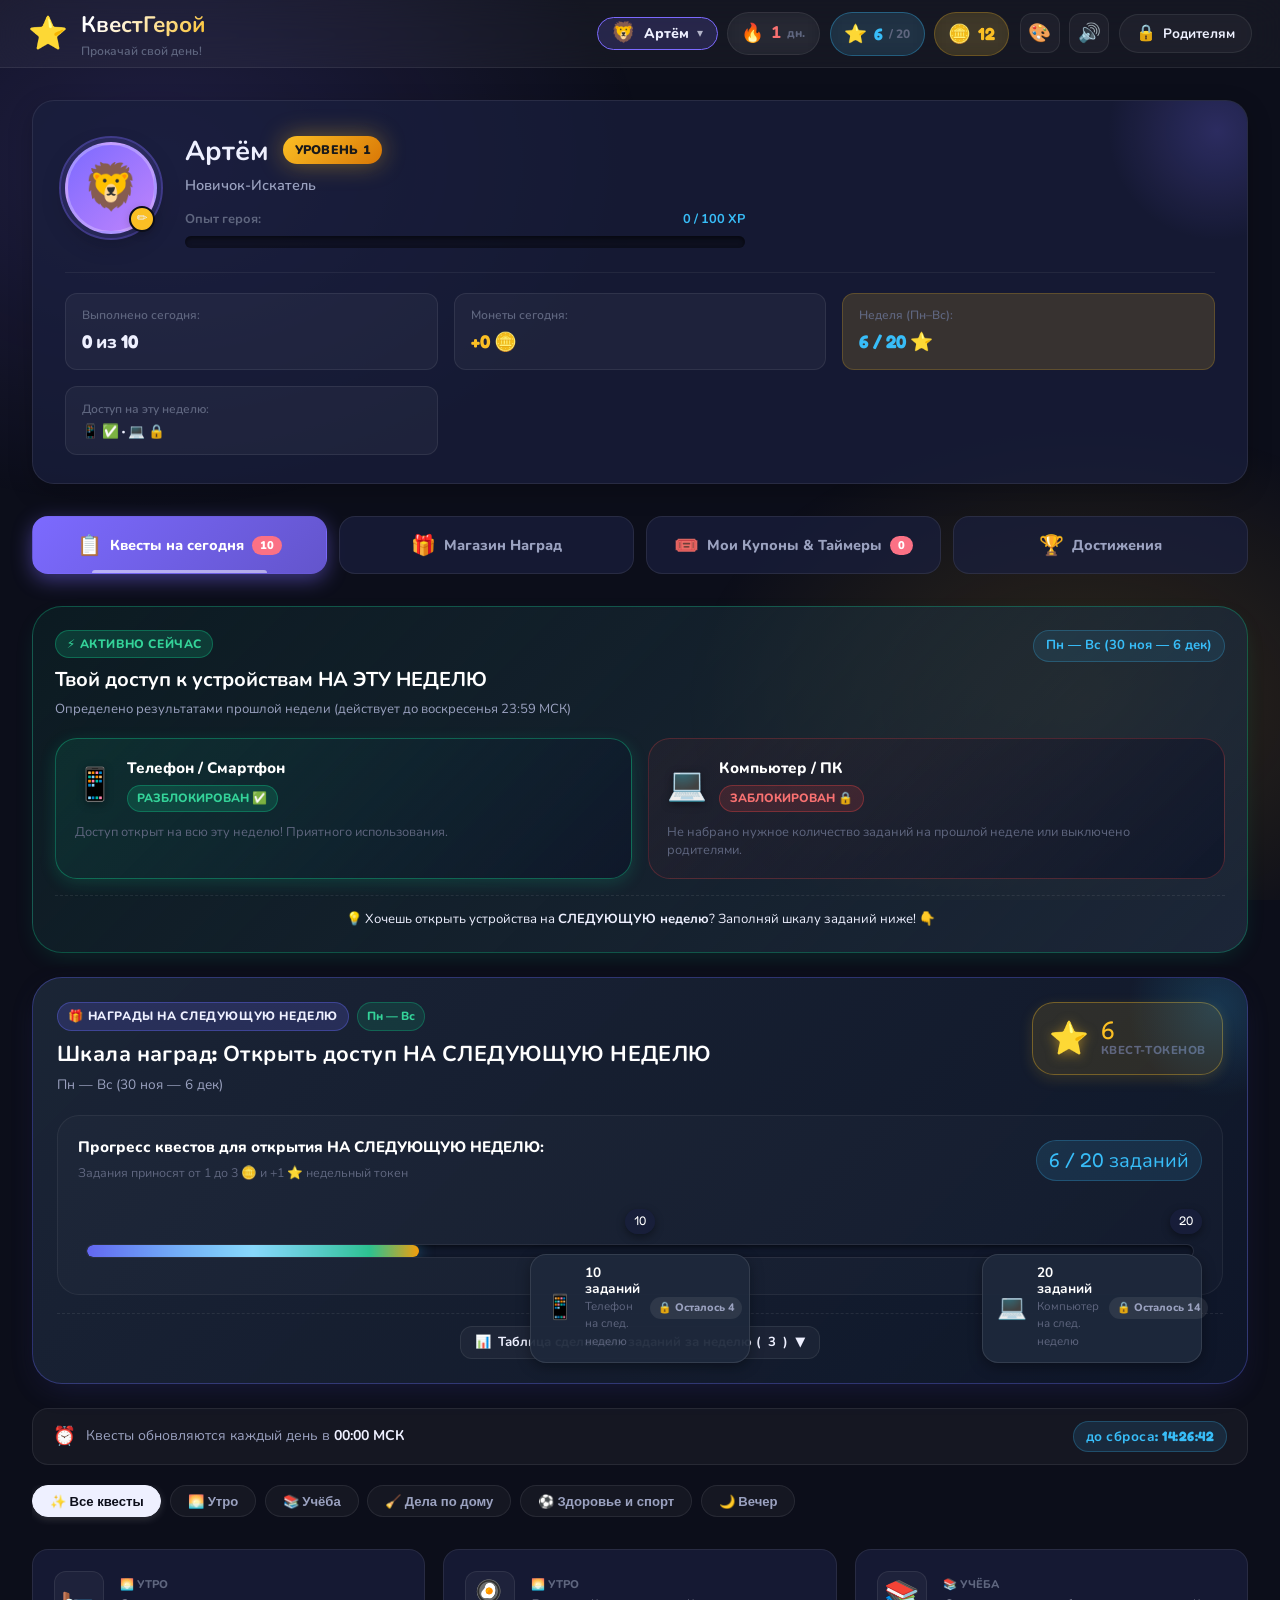
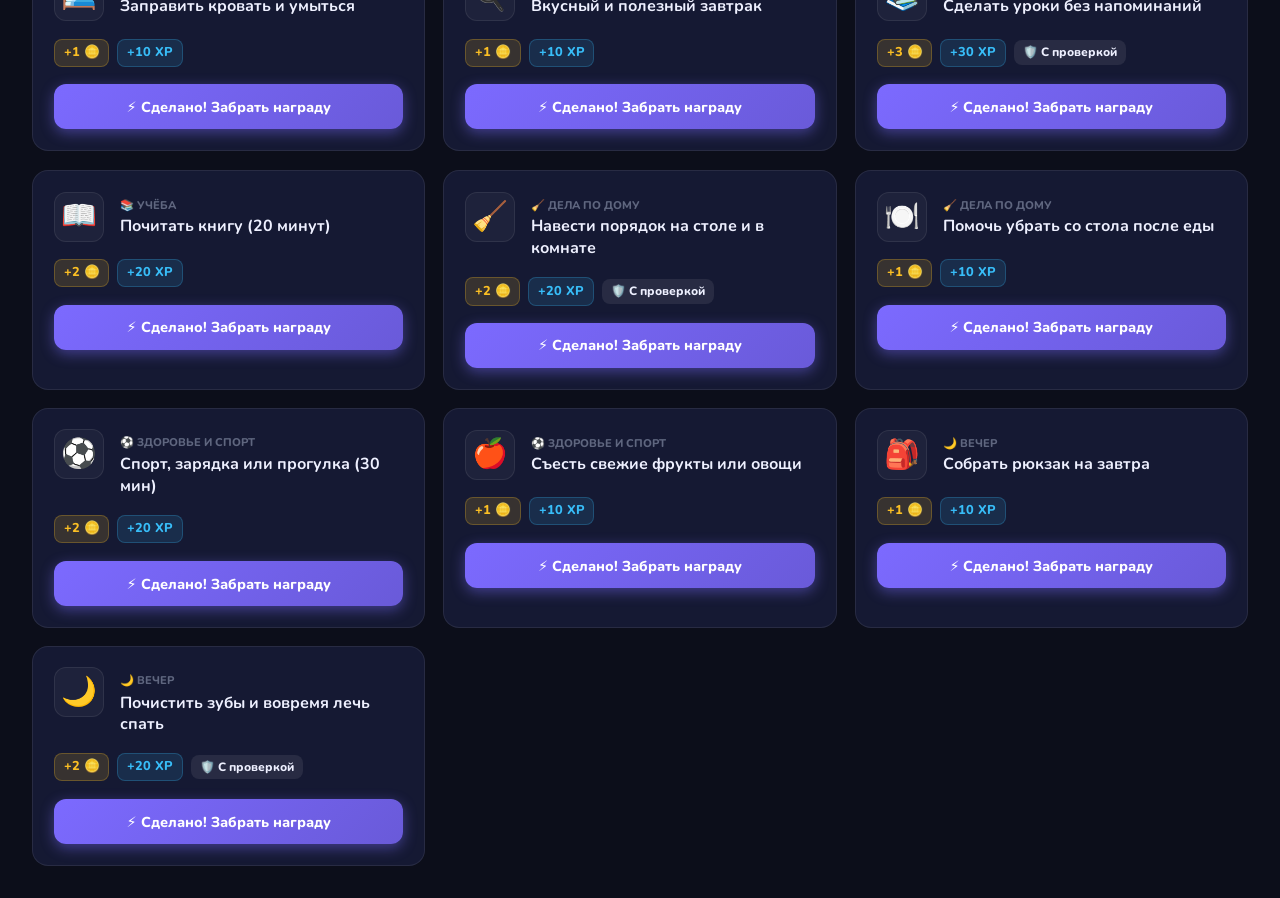
==== commit 450860e6: "feat: complete overhaul of weekly rewards, milestone settings, zero-state reset, and current week ac" ====
--- a/index.html
+++ b/index.html
@@ -83,6 +83,19 @@
     <!-- ДЕТСКИЙ РЕЖИМ (KID VIEW)                       -->
     <!-- ============================================== -->
     <div id="kidView" class="view-section active">
+
+      <!-- Баннер, когда в семье ещё нет детей (после полного сброса) -->
+      <div class="empty-family-banner" id="emptyFamilyBanner" style="display: none;">
+        <div class="efb-icon">🦸‍♂️</div>
+        <h3>Добро пожаловать в КвестГерой!</h3>
+        <p>Сейчас в системе нет профилей детей (чистый интерфейс). Добавьте первого героя или настройте задания в родительском кабинете!</p>
+        <div class="btn-row" style="justify-content: center; margin-top: 1.25rem;">
+          <button class="primary-btn" onclick="app.openInviteKidModal()">➕ Добавить первого ребёнка</button>
+          <button class="secondary-btn" onclick="app.openParentPinModal()">🔒 Кабинет родителей</button>
+        </div>
+      </div>
+
+      <div id="kidContentWrapper">
       
       <!-- Карточка Профиля и Прогрессии -->
       <section class="profile-card">
@@ -166,17 +179,60 @@
       <div id="kidTasksTab" class="tab-content active">
 
         <!-- ============================================== -->
-        <!-- НЕДЕЛЬНЫЙ ТРЕКЕР: ПОЛОСА НАГРАД (ПН — ВС)     -->
+        <!-- БЛОК: ТВОЙ ДОСТУП НА ЭТУ НЕДЕЛЮ (АКТИВНО)     -->
+        <!-- ============================================== -->
+        <section class="current-week-access-card" id="currentWeekAccessCard">
+          <div class="cwac-header">
+            <div class="cwac-title-wrap">
+              <span class="cwac-badge">⚡ АКТИВНО СЕЙЧАС</span>
+              <h3 class="cwac-title">Твой доступ к устройствам НА ЭТУ НЕДЕЛЮ</h3>
+              <p class="cwac-sub">Определено результатами прошлой недели (действует до воскресенья 23:59 МСК)</p>
+            </div>
+            <span class="cwac-week-dates" id="cwacWeekDates">Текущая неделя</span>
+          </div>
+
+          <div class="cwac-devices-grid">
+            <!-- Телефон -->
+            <div class="cwac-device-card" id="cwacPhoneCard">
+              <div class="cwac-dev-header">
+                <span class="cwac-dev-icon">📱</span>
+                <div class="cwac-dev-title-box">
+                  <h4 class="cwac-dev-title">Телефон / Смартфон</h4>
+                  <span class="cwac-dev-pill" id="cwacPhoneStatus">РАЗБЛОКИРОВАН ✅</span>
+                </div>
+              </div>
+              <p class="cwac-dev-text" id="cwacPhoneDesc">Доступ открыт на всю эту неделю! Приятного использования.</p>
+            </div>
+
+            <!-- Компьютер -->
+            <div class="cwac-device-card" id="cwacPcCard">
+              <div class="cwac-dev-header">
+                <span class="cwac-dev-icon">💻</span>
+                <div class="cwac-dev-title-box">
+                  <h4 class="cwac-dev-title">Компьютер / ПК</h4>
+                  <span class="cwac-dev-pill" id="cwacPcStatus">ЗАБЛОКИРОВАН 🔒</span>
+                </div>
+              </div>
+              <p class="cwac-dev-text" id="cwacPcDesc">Не набрано нужное количество заданий на прошлой неделе.</p>
+            </div>
+          </div>
+          <div class="cwac-footer-note">
+            <span>💡 Хочешь открыть устройства на <strong>СЛЕДУЮЩУЮ неделю</strong>? Заполняй шкалу заданий ниже! 👇</span>
+          </div>
+        </section>
+
+        <!-- ============================================== -->
+        <!-- ШКАЛА НАГРАД: ОТКРЫТИЕ НА СЛЕДУЮЩУЮ НЕДЕЛЮ     -->
         <!-- ============================================== -->
         <section class="weekly-tracker-card" id="weeklyTrackerSection">
           <div class="wt-header">
             <div class="wt-title-group">
               <div class="wt-badge-row">
-                <span class="wt-badge">📅 Недельный зачёт</span>
+                <span class="wt-badge">🎁 НАГРАДЫ НА СЛЕДУЮЩУЮ НЕДЕЛЮ</span>
                 <span class="wt-rule-badge">Пн — Вс</span>
               </div>
-              <h3 class="wt-title">Битва за Телефон и Компьютер</h3>
-              <p class="wt-dates" id="weeklyDatesRange">Загрузка дат недели...</p>
+              <h3 class="wt-title">Шкала наград: Открыть доступ НА СЛЕДУЮЩУЮ НЕДЕЛЮ</h3>
+              <p class="wt-dates" id="weeklyDatesRange">Выполняй квесты на этой неделе — полоса заполняется и открывает гаджеты на следующую неделю!</p>
             </div>
             <div class="wt-tokens-badge" title="За каждое выполненное задание даётся +1 Квест-Токен!">
               <span class="wt-tokens-icon">⭐</span>
@@ -187,29 +243,12 @@
             </div>
           </div>
 
-          <!-- Статус доступа НА ЭТУ НЕДЕЛЮ (по итогам прошлой недели) -->
-          <div class="wt-current-access-bar">
-            <span class="wca-label">Твой доступ НА ЭТУ НЕДЕЛЮ:</span>
-            <div class="wca-items">
-              <div class="wca-item" id="wcaPhoneCurrent">
-                <span class="wca-icon">📱</span>
-                <span class="wca-name">Телефон:</span>
-                <span class="wca-status" id="wcaPhoneStatusText">Загрузка...</span>
-              </div>
-              <div class="wca-item" id="wcaPcCurrent">
-                <span class="wca-icon">💻</span>
-                <span class="wca-name">Компьютер:</span>
-                <span class="wca-status" id="wcaPcStatusText">Загрузка...</span>
-              </div>
-            </div>
-          </div>
-
           <!-- Шкала прогресса НА СЛЕДУЮЩУЮ НЕДЕЛЮ -->
           <div class="wt-progress-section">
             <div class="wt-progress-header">
               <div class="wt-ph-left">
-                <span class="wt-ph-title">Прогресс квестов на СЛЕДУЮЩУЮ неделю:</span>
-                <span class="wt-ph-hint">Задания приносят 1–3 🪙 и +1 ⭐ токен</span>
+                <span class="wt-ph-title">Прогресс квестов для открытия НА СЛЕДУЮЩУЮ НЕДЕЛЮ:</span>
+                <span class="wt-ph-hint">Задания приносят от 1 до 3 🪙 и +1 ⭐ недельный токен</span>
               </div>
               <span class="wt-ph-count" id="weeklyProgressRatio">0 / 20 заданий</span>
             </div>
@@ -226,7 +265,7 @@
                 <div class="milestone-box">
                   <span class="milestone-icon">📱</span>
                   <div class="milestone-info">
-                    <strong>10 заданий</strong>
+                    <strong id="msPhoneTitle">10 заданий</strong>
                     <small>Телефон на след. неделю</small>
                   </div>
                   <span class="milestone-status-tag" id="msPhoneStatus">🔒 Осталось 10</span>
@@ -239,7 +278,7 @@
                 <div class="milestone-box">
                   <span class="milestone-icon">💻</span>
                   <div class="milestone-info">
-                    <strong>20 заданий</strong>
+                    <strong id="msPcTitle">20 заданий</strong>
                     <small>Компьютер на след. неделю</small>
                   </div>
                   <span class="milestone-status-tag" id="msPcStatus">🔒 Осталось 20</span>
@@ -380,6 +419,7 @@
         </div>
       </div>
 
+      </div> <!-- #kidContentWrapper -->
     </div>
 
     <!-- ============================================== -->
@@ -752,6 +792,23 @@
             </div>
           </div>
 
+          <!-- Настройка недельной полоски наград на след. неделю -->
+          <div class="section-card">
+            <h3>🎯 Настройка полоски наград (доступ на след. неделю)</h3>
+            <p class="hint-text">Укажите количество заданий за неделю (Пн–Вс), необходимое для открытия Телефона и Компьютера на следующую неделю:</p>
+            <div class="form-row" style="margin-top: 1rem;">
+              <div class="form-group">
+                <label>📱 Заданий для открытия Телефона:</label>
+                <input type="number" id="settingMilestonePhone" min="1" max="50" value="10" class="form-input">
+              </div>
+              <div class="form-group">
+                <label>💻 Заданий для открытия Компьютера:</label>
+                <input type="number" id="settingMilestonePc" min="1" max="50" value="20" class="form-input">
+              </div>
+            </div>
+            <button class="primary-btn" onclick="app.saveWeeklyMilestoneSettings()">💾 Сохранить цели полоски наград</button>
+          </div>
+
           <!-- Резервное копирование данных -->
           <div class="section-card">
             <h3>Резервное копирование & Перенос</h3>
@@ -765,13 +822,14 @@
             </div>
           </div>
 
-          <!-- Быстрый тест / Сброс на новый день -->
+          <!-- Быстрый тест / Сброс на новый день и Полный сброс -->
           <div class="section-card">
-            <h3>Управление днем</h3>
-            <p class="hint-text">Задания обновляются каждый день автоматически в 00:00 по московскому времени (МСК), но вы также можете сбросить день вручную для проверки.</p>
-            <div class="btn-row" style="margin-top: 1rem;">
+            <h3>Управление данными и сброс</h3>
+            <p class="hint-text">Задания обновляются каждый день автоматически в 00:00 по московскому времени (МСК). Также вы можете начать новую неделю или полностью сбросить систему.</p>
+            <div class="btn-row" style="margin-top: 1rem; flex-wrap: wrap;">
               <button class="secondary-btn" onclick="app.startNewDay(true)">🌅 Начать новый день сейчас</button>
-              <button class="danger-btn" onclick="app.resetAllProgress()">⚠️ Сбросить весь прогресс к началу</button>
+              <button class="secondary-btn" onclick="app.startNewWeek(true)">📅 Начать новую неделю</button>
+              <button class="danger-btn" onclick="app.resetAllProgress()">⚠️ Сбросить всё в ноль (чистый интерфейс)</button>
             </div>
           </div>
         </div>
--- a/style.css
+++ b/style.css
@@ -1848,10 +1848,172 @@
   border: 1px solid rgba(56, 189, 248, 0.25);
 }
 
+/* ==========================================================================
+   КАРТОЧКА: ДОСТУП НА ЭТУ НЕДЕЛЮ (АКТИВНО)
+   ========================================================================== */
+.current-week-access-card {
+  background: linear-gradient(135deg, rgba(16, 185, 129, 0.08) 0%, rgba(30, 41, 59, 0.9) 100%);
+  border: 1px solid rgba(16, 185, 129, 0.35);
+  border-radius: var(--r-xl);
+  padding: 1.4rem;
+  margin-bottom: 1.5rem;
+  box-shadow: 0 8px 24px -8px rgba(16, 185, 129, 0.2);
+}
+.cwac-header {
+  display: flex;
+  justify-content: space-between;
+  align-items: flex-start;
+  gap: 1rem;
+  margin-bottom: 1.15rem;
+  flex-wrap: wrap;
+}
+.cwac-badge {
+  display: inline-flex;
+  align-items: center;
+  background: rgba(16, 185, 129, 0.2);
+  border: 1px solid rgba(16, 185, 129, 0.4);
+  color: var(--c-emerald);
+  font-size: 0.76rem;
+  font-weight: 800;
+  letter-spacing: 0.05em;
+  padding: 0.25rem 0.65rem;
+  border-radius: var(--r-pill);
+  margin-bottom: 0.35rem;
+}
+.cwac-title {
+  font-family: var(--ff-display);
+  font-size: 1.25rem;
+  color: #fff;
+  margin: 0 0 0.25rem 0;
+}
+.cwac-sub {
+  font-size: 0.82rem;
+  color: var(--c-text-secondary);
+  margin: 0;
+}
+.cwac-week-dates {
+  font-size: 0.82rem;
+  font-weight: 700;
+  color: var(--c-sky);
+  background: rgba(56, 189, 248, 0.1);
+  border: 1px solid rgba(56, 189, 248, 0.25);
+  padding: 0.3rem 0.75rem;
+  border-radius: var(--r-pill);
+}
+
+.cwac-devices-grid {
+  display: grid;
+  grid-template-columns: 1fr 1fr;
+  gap: 1rem;
+}
+.cwac-device-card {
+  background: rgba(15, 23, 42, 0.75);
+  border: 1px solid rgba(255, 255, 255, 0.08);
+  border-radius: var(--r-lg);
+  padding: 1.15rem;
+  display: flex;
+  flex-direction: column;
+  gap: 0.75rem;
+  transition: all var(--dur-normal);
+}
+.cwac-device-card.unlocked {
+  border-color: rgba(16, 185, 129, 0.45);
+  background: linear-gradient(135deg, rgba(16, 185, 129, 0.12), rgba(15, 23, 42, 0.85));
+  box-shadow: 0 4px 16px rgba(16, 185, 129, 0.2);
+}
+.cwac-device-card.locked {
+  border-color: rgba(239, 68, 68, 0.25);
+  background: linear-gradient(135deg, rgba(239, 68, 68, 0.06), rgba(15, 23, 42, 0.85));
+}
+.cwac-dev-header {
+  display: flex;
+  align-items: center;
+  gap: 0.75rem;
+}
+.cwac-dev-icon {
+  font-size: 2rem;
+  filter: drop-shadow(0 2px 4px rgba(0,0,0,0.4));
+}
+.cwac-dev-title-box {
+  display: flex;
+  flex-direction: column;
+  gap: 0.25rem;
+}
+.cwac-dev-title {
+  font-size: 0.95rem;
+  font-weight: 800;
+  color: #fff;
+  margin: 0;
+}
+.cwac-dev-pill {
+  font-size: 0.75rem;
+  font-weight: 800;
+  padding: 0.2rem 0.6rem;
+  border-radius: var(--r-pill);
+  display: inline-block;
+  width: max-content;
+}
+.cwac-device-card.unlocked .cwac-dev-pill {
+  background: rgba(16, 185, 129, 0.2);
+  color: var(--c-emerald);
+  border: 1px solid rgba(16, 185, 129, 0.4);
+}
+.cwac-device-card.locked .cwac-dev-pill {
+  background: rgba(239, 68, 68, 0.15);
+  color: #f87171;
+  border: 1px solid rgba(239, 68, 68, 0.35);
+}
+.cwac-dev-text {
+  font-size: 0.8rem;
+  color: var(--c-text-muted);
+  margin: 0;
+  line-height: 1.4;
+}
+.cwac-footer-note {
+  margin-top: 1rem;
+  padding-top: 0.85rem;
+  border-top: 1px dashed rgba(255, 255, 255, 0.08);
+  font-size: 0.82rem;
+  color: var(--c-indigo-light);
+  text-align: center;
+}
+
+/* Баннер пустого состояния (после полного сброса в ноль) */
+.empty-family-banner {
+  background: linear-gradient(135deg, rgba(99, 102, 241, 0.15), rgba(30, 41, 59, 0.9));
+  border: 2px dashed rgba(99, 102, 241, 0.4);
+  border-radius: var(--r-xl);
+  padding: 3rem 1.5rem;
+  text-align: center;
+  margin-bottom: 2rem;
+}
+.efb-icon {
+  font-size: 3.5rem;
+  margin-bottom: 0.75rem;
+  animation: floatEmoji 3s ease-in-out infinite;
+}
+@keyframes floatEmoji {
+  0%, 100% { transform: translateY(0); }
+  50% { transform: translateY(-8px); }
+}
+.empty-family-banner h3 {
+  font-family: var(--ff-display);
+  font-size: 1.4rem;
+  color: #fff;
+  margin-bottom: 0.5rem;
+}
+.empty-family-banner p {
+  color: var(--c-text-secondary);
+  font-size: 0.92rem;
+  max-width: 500px;
+  margin: 0 auto;
+}
+
 /* Трек и майлстоуны */
 .wt-track-container {
   position: relative;
   padding: 2.2rem 0.5rem 1rem 0.5rem;
+  overflow: visible;
 }
 .wt-track-bg {
   width: 100%;
@@ -1884,18 +2046,25 @@
   100% { transform: translateX(100%); }
 }
 
-/* Вехи (Майлстоуны) */
+/* Вехи (Майлстоуны) - Исправлено переполнение для Компьютера */
 .wt-milestone {
   position: absolute;
   top: 0;
+  display: flex;
+  flex-direction: column;
+  transition: all var(--dur-normal);
+}
+.wt-milestone.milestone-10 {
+  left: 50%;
   transform: translateX(-50%);
-  display: flex;
-  flex-direction: column;
-  align-items: center;
-  transition: all var(--dur-normal);
-}
-.wt-milestone.milestone-10 { left: 50%; }
-.wt-milestone.milestone-20 { left: 100%; }
+  align-items: center;
+}
+.wt-milestone.milestone-20 {
+  left: auto;
+  right: 0;
+  transform: none;
+  align-items: flex-end;
+}
 
 .milestone-pin {
   background: var(--c-bg-card);
@@ -1926,7 +2095,16 @@
   gap: 0.65rem;
   box-shadow: 0 4px 14px rgba(0,0,0,0.35);
   margin-top: 0.75rem;
-  min-width: 170px;
+  max-width: 220px;
+  width: max-content;
+}
+.wt-milestone.milestone-20 .milestone-box {
+  margin-right: 0;
+}
+.wt-milestone.unlocked .milestone-box {
+  border-color: rgba(16, 185, 129, 0.5);
+  background: linear-gradient(135deg, rgba(16, 185, 129, 0.12), rgba(30, 41, 59, 0.95));
+  box-shadow: 0 4px 16px rgba(16, 185, 129, 0.25);
 }
 .wt-milestone.unlocked .milestone-box {
   border-color: rgba(16, 185, 129, 0.5);
@@ -2212,6 +2390,9 @@
 
 /* Адаптив для мобильных устройств */
 @media (max-width: 768px) {
+  .cwac-devices-grid {
+    grid-template-columns: 1fr;
+  }
   .wt-milestone.milestone-10, .wt-milestone.milestone-20 {
     position: static;
     transform: none;
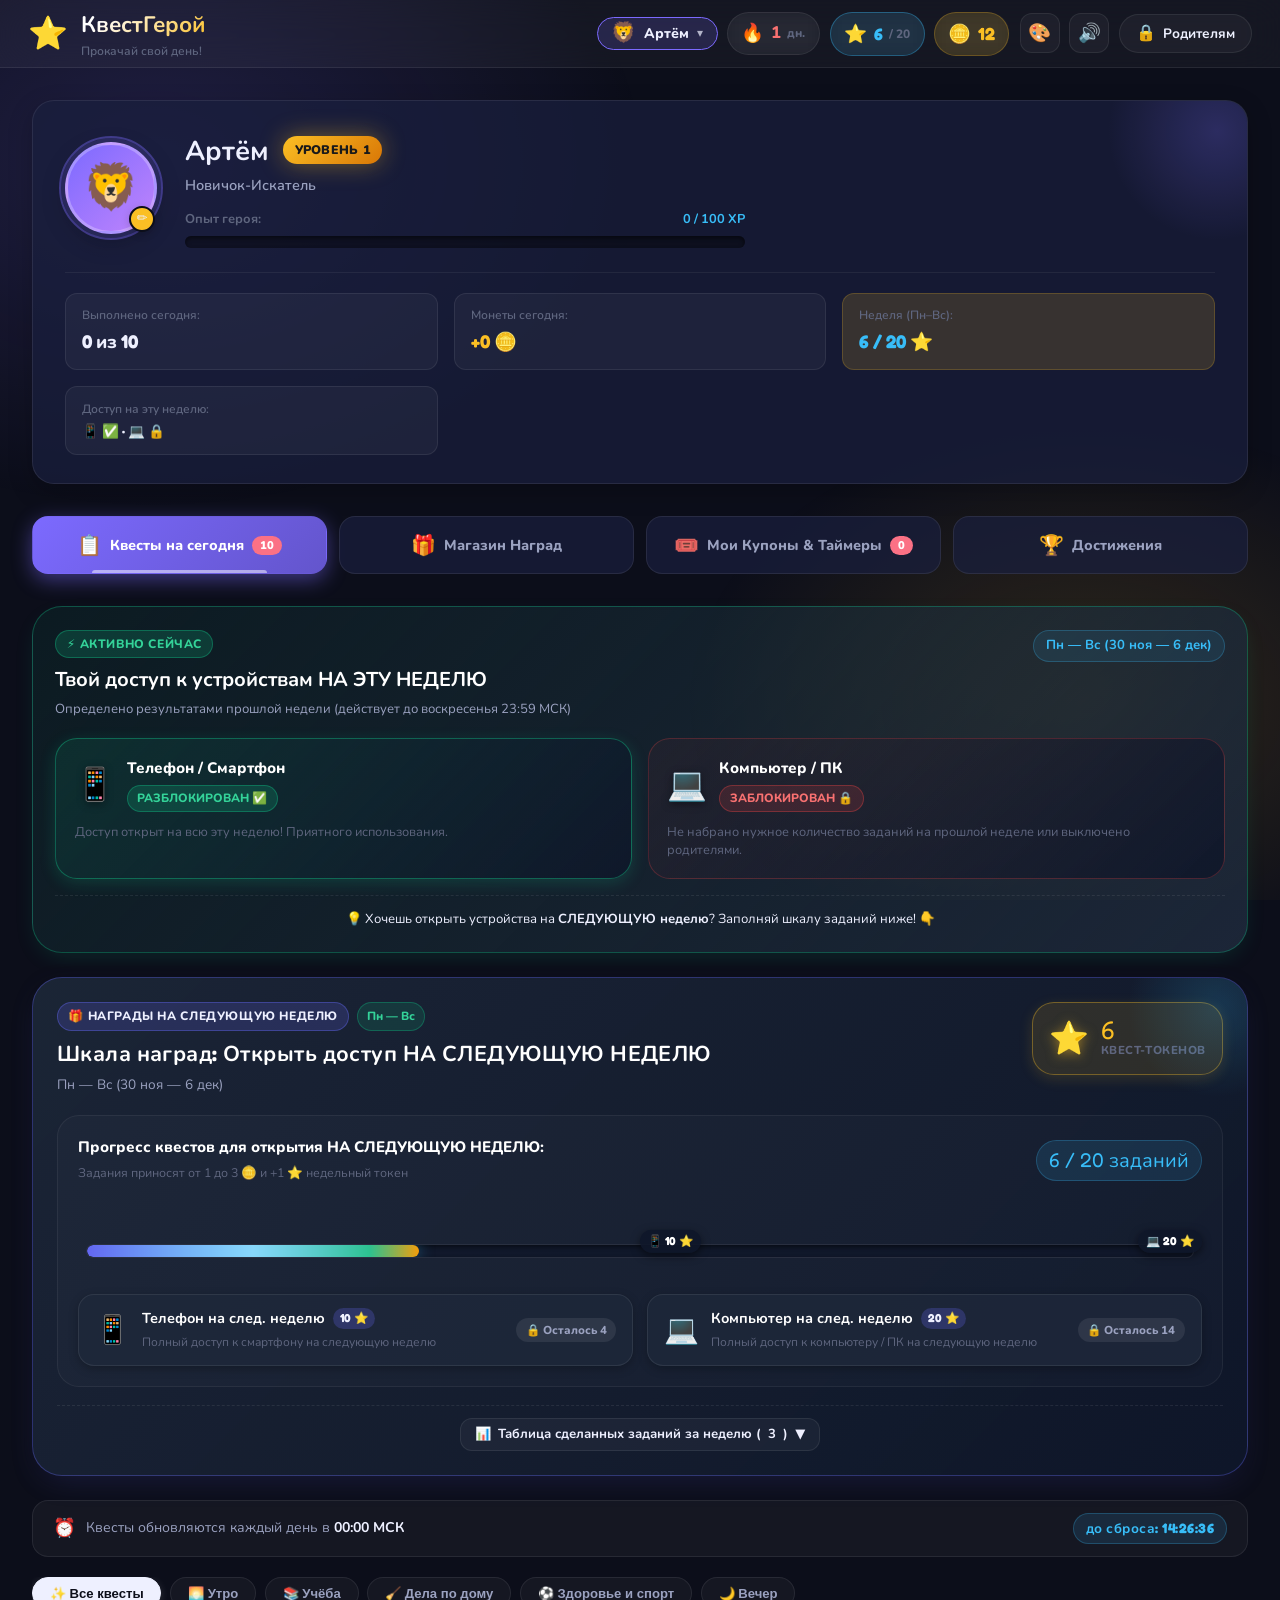
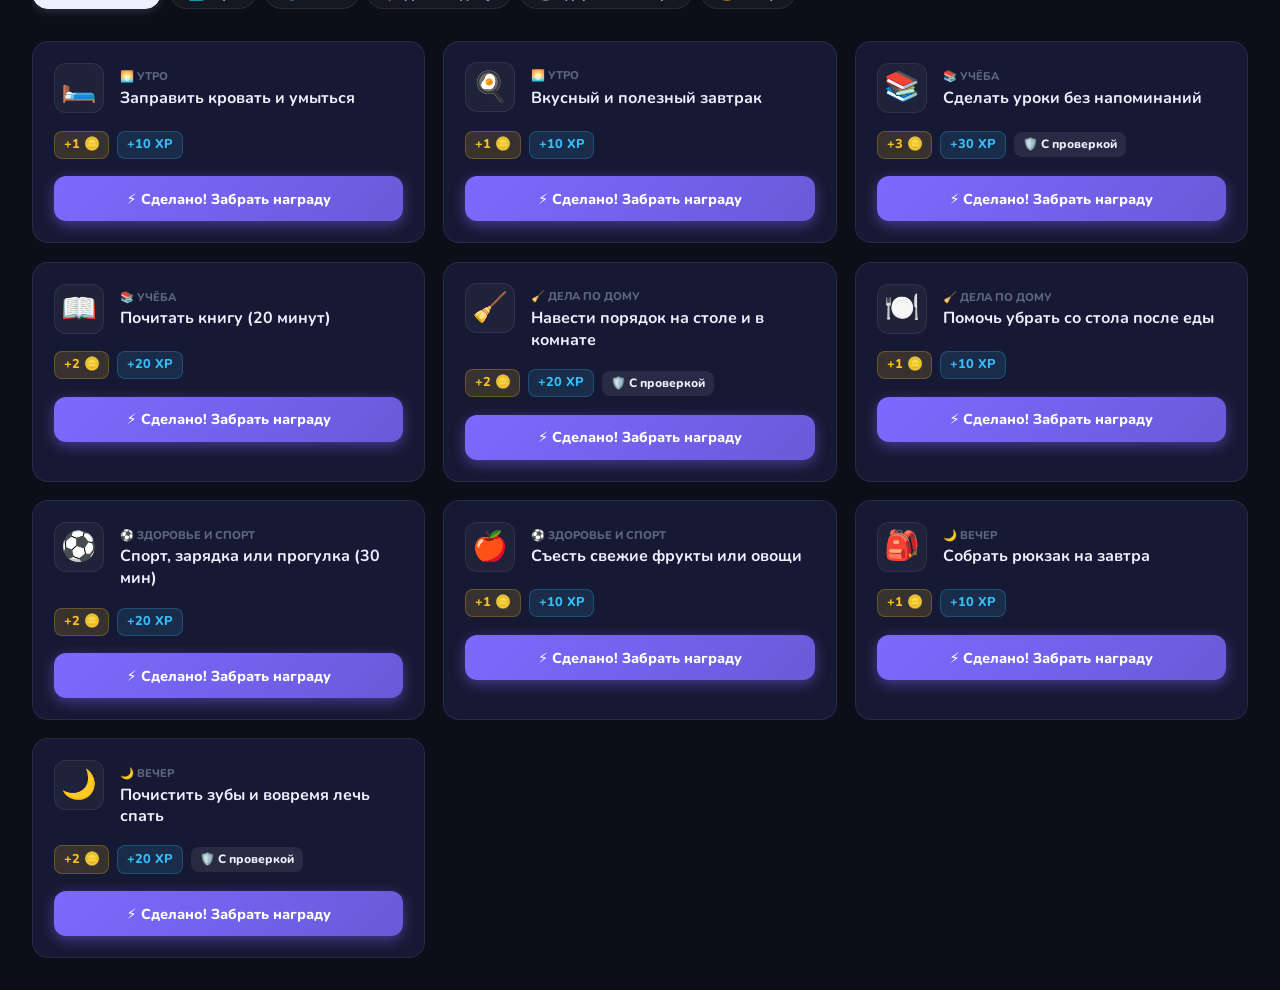
==== commit 7f8e8d26: "feat: custom weekly milestones management and weekly token penalty support" ====
--- a/index.html
+++ b/index.html
@@ -253,38 +253,18 @@
               <span class="wt-ph-count" id="weeklyProgressRatio">0 / 20 заданий</span>
             </div>
 
-            <!-- Интерактивная полоса прогресса с майлстоунами 10 и 20 -->
+            <!-- Интерактивная полоса прогресса с динамическими вехами -->
             <div class="wt-track-container">
               <div class="wt-track-bg">
                 <div class="wt-track-fill" id="weeklyTrackFill" style="width: 0%;"></div>
               </div>
 
-              <!-- Веха 10 заданий: Телефон -->
-              <div class="wt-milestone milestone-10" id="msPhoneNode">
-                <div class="milestone-pin" id="msPhonePin">10 ⭐</div>
-                <div class="milestone-box">
-                  <span class="milestone-icon">📱</span>
-                  <div class="milestone-info">
-                    <strong id="msPhoneTitle">10 заданий</strong>
-                    <small>Телефон на след. неделю</small>
-                  </div>
-                  <span class="milestone-status-tag" id="msPhoneStatus">🔒 Осталось 10</span>
-                </div>
-              </div>
-
-              <!-- Веха 20 заданий: Компьютер -->
-              <div class="wt-milestone milestone-20" id="msPcNode">
-                <div class="milestone-pin" id="msPcPin">20 ⭐</div>
-                <div class="milestone-box">
-                  <span class="milestone-icon">💻</span>
-                  <div class="milestone-info">
-                    <strong id="msPcTitle">20 заданий</strong>
-                    <small>Компьютер на след. неделю</small>
-                  </div>
-                  <span class="milestone-status-tag" id="msPcStatus">🔒 Осталось 20</span>
-                </div>
-              </div>
-            </div>
+              <!-- Слой пинов на шкале прогресса -->
+              <div class="wt-milestone-pins-layer" id="weeklyMilestonePinsLayer"></div>
+            </div>
+
+            <!-- Сетка карточек всех целей на неделю -->
+            <div class="wt-milestones-grid" id="weeklyMilestonesCardsGrid"></div>
           </div>
 
           <!-- Кнопка раскрытия таблицы сделанных заданий недели -->
@@ -614,36 +594,46 @@
             <h4 class="pf-title">Выписать штраф:</h4>
 
             <div class="form-row">
-              <div class="form-group">
+              <div class="form-group" style="flex: 1.2;">
                 <label>Ребёнок:</label>
                 <select id="penaltyKidSelect" class="form-input" onchange="app.onPenaltyKidSelectChange()">
                   <!-- JS заполняет детей -->
                 </select>
               </div>
-              <div class="form-group">
-                <label>Размер штрафа в монетах (🪙):</label>
-                <input type="number" id="penaltyCoinsInput" min="1" max="10" value="2" class="form-input">
+              <div class="form-group" style="flex: 1;">
+                <label>🪙 Списать монет:</label>
+                <input type="number" id="penaltyCoinsInput" min="0" max="50" value="0" class="form-input">
+              </div>
+              <div class="form-group" style="flex: 1;">
+                <label>⭐ Списать токенов недели:</label>
+                <input type="number" id="penaltyTokensInput" min="0" max="30" value="1" class="form-input">
               </div>
             </div>
 
             <!-- Шаблоны частых нарушений -->
             <div class="form-group">
-              <label>Быстрый выбор шаблона нарушения:</label>
+              <label>Быстрый выбор шаблона нарушения (наказания):</label>
               <div class="penalty-presets-grid" id="penaltyPresetsGrid">
-                <button type="button" class="penalty-preset-chip" onclick="app.setPenaltyPreset('Игры в телефоне/ПК без спроса', 3, true)">
-                  📱 Игры без спроса (-3 🪙)
+                <button type="button" class="penalty-preset-chip" onclick="app.setPenaltyPreset('Списание 1 недельного токена', 0, 1)">
+                  ⭐ Списать 1 токен недели (-1 ⭐)
                 </button>
-                <button type="button" class="penalty-preset-chip" onclick="app.setPenaltyPreset('Не убрал вещи / беспорядок', 2, false)">
+                <button type="button" class="penalty-preset-chip" onclick="app.setPenaltyPreset('Списание 2 недельных токенов', 0, 2)">
+                  ⭐⭐ Списать 2 токена недели (-2 ⭐)
+                </button>
+                <button type="button" class="penalty-preset-chip" onclick="app.setPenaltyPreset('Игры в телефоне/ПК без спроса', 2, 1)">
+                  📱 Игры без спроса (-2 🪙, -1 ⭐)
+                </button>
+                <button type="button" class="penalty-preset-chip" onclick="app.setPenaltyPreset('Не сделаны уроки / обман', 3, 1)">
+                  📚 Пропуск уроков / обман (-3 🪙, -1 ⭐)
+                </button>
+                <button type="button" class="penalty-preset-chip" onclick="app.setPenaltyPreset('Грубость / плохое поведение', 2, 0)">
+                  🗣️ Грубость / капризы (-2 🪙)
+                </button>
+                <button type="button" class="penalty-preset-chip" onclick="app.setPenaltyPreset('Не убрал вещи / беспорядок', 2, 0)">
                   🧹 Беспорядок в комнате (-2 🪙)
                 </button>
-                <button type="button" class="penalty-preset-chip" onclick="app.setPenaltyPreset('Грубость / плохое поведение', 2, false)">
-                  🗣️ Грубость / капризы (-2 🪙)
-                </button>
-                <button type="button" class="penalty-preset-chip" onclick="app.setPenaltyPreset('Не сделаны уроки / обман', 3, true)">
-                  📚 Пропуск уроков / обман (-3 🪙)
-                </button>
-                <button type="button" class="penalty-preset-chip" onclick="app.setPenaltyPreset('Нарушение времени отбоя', 1, false)">
-                  🌙 Нарушение режима сна (-1 🪙)
+                <button type="button" class="penalty-preset-chip" onclick="app.setPenaltyPreset('Серьёзное нарушение правил', 5, 2)">
+                  ⚠️ Серьёзный проступок (-5 🪙, -2 ⭐)
                 </button>
               </div>
             </div>
@@ -651,13 +641,6 @@
             <div class="form-group">
               <label>Причина штрафа (будет показана ребёнку):</label>
               <input type="text" id="penaltyReasonInput" placeholder="Например: Игры в телефоне после 21:00 без разрешения" class="form-input">
-            </div>
-
-            <div class="form-group">
-              <label class="checkbox-label">
-                <input type="checkbox" id="penaltyWeekTokenCheck">
-                <span>Также списать 1 недельный токен заданий (⭐) за серьезный проступок</span>
-              </label>
             </div>
 
             <div class="btn-row" style="margin-top: 1rem;">
@@ -794,19 +777,18 @@
 
           <!-- Настройка недельной полоски наград на след. неделю -->
           <div class="section-card">
-            <h3>🎯 Настройка полоски наград (доступ на след. неделю)</h3>
-            <p class="hint-text">Укажите количество заданий за неделю (Пн–Вс), необходимое для открытия Телефона и Компьютера на следующую неделю:</p>
-            <div class="form-row" style="margin-top: 1rem;">
-              <div class="form-group">
-                <label>📱 Заданий для открытия Телефона:</label>
-                <input type="number" id="settingMilestonePhone" min="1" max="50" value="10" class="form-input">
-              </div>
-              <div class="form-group">
-                <label>💻 Заданий для открытия Компьютера:</label>
-                <input type="number" id="settingMilestonePc" min="1" max="50" value="20" class="form-input">
-              </div>
-            </div>
-            <button class="primary-btn" onclick="app.saveWeeklyMilestoneSettings()">💾 Сохранить цели полоски наград</button>
+            <div class="card-title-bar" style="display: flex; justify-content: space-between; align-items: center; flex-wrap: wrap; gap: 0.75rem;">
+              <div>
+                <h3 style="margin: 0;">🎯 Настройка полоски наград (доступ на след. неделю)</h3>
+                <p class="hint-text" style="margin: 0.25rem 0 0 0;">Добавляйте любые награды за выполненные квесты на неделю (Пн–Вс). Полоса прогресса и карточки выстроятся автоматически!</p>
+              </div>
+              <button class="primary-btn btn-small" onclick="app.openMilestoneModal()">➕ Добавить цель</button>
+            </div>
+
+            <!-- Список настроенных целей -->
+            <div class="milestones-manager-list" id="parentMilestonesManagerList" style="margin-top: 1rem;">
+              <!-- JS заполняет цели -->
+            </div>
           </div>
 
           <!-- Резервное копирование данных -->
@@ -1247,6 +1229,70 @@
     </div>
   </div>
 
+  <!-- Модальное окно: Добавление / Редактирование цели шкалы наград -->
+  <div class="modal-overlay" id="milestoneModal">
+    <div class="modal-box" style="max-width: 520px;">
+      <div class="modal-header">
+        <h3 id="milestoneModalTitle">🎯 Настройка цели на шкалу наград</h3>
+        <button class="close-btn" onclick="app.closeModal('milestoneModal')">&times;</button>
+      </div>
+
+      <input type="hidden" id="milestoneEditId" value="">
+
+      <!-- Быстрые шаблоны -->
+      <div class="form-group" style="margin-top: 0.5rem;">
+        <label>⚡ Быстрые готовые шаблоны:</label>
+        <div class="penalty-presets-grid" style="margin-top: 0.35rem;">
+          <button type="button" class="penalty-preset-chip" onclick="app.setMilestonePreset('🍦', 'Мороженое / Вкусняшка', 5, 'Поход за мороженым или любимая сладость')">
+            🍦 5 (Мороженое)
+          </button>
+          <button type="button" class="penalty-preset-chip" onclick="app.setMilestonePreset('📱', 'Телефон на след. неделю', 10, 'Полный доступ к смартфону на следующую неделю')">
+            📱 10 (Телефон)
+          </button>
+          <button type="button" class="penalty-preset-chip" onclick="app.setMilestonePreset('🎮', 'Игровая приставка', 15, 'Доступ к PlayStation / консоли на выходных')">
+            🎮 15 (Приставка)
+          </button>
+          <button type="button" class="penalty-preset-chip" onclick="app.setMilestonePreset('💻', 'Компьютер на след. неделю', 20, 'Полный доступ к компьютеру на следующую неделю')">
+            💻 20 (Компьютер)
+          </button>
+          <button type="button" class="penalty-preset-chip" onclick="app.setMilestonePreset('🍕', 'Пицца всей семьёй', 25, 'Заказ любимой пиццы в выходной')">
+            🍕 25 (Пицца)
+          </button>
+          <button type="button" class="penalty-preset-chip" onclick="app.setMilestonePreset('🎡', 'Парк аттракционов / Кино', 30, 'Поход в парк развлечений или кино')">
+            🎡 30 (Парк / Кино)
+          </button>
+        </div>
+      </div>
+
+      <div class="form-row" style="margin-top: 1rem;">
+        <div class="form-group" style="flex: 0 0 85px;">
+          <label>Иконка:</label>
+          <input type="text" id="milestoneIconInput" class="form-input text-center" value="🎁" style="font-size: 1.4rem;">
+        </div>
+        <div class="form-group" style="flex: 1;">
+          <label>Название цели:</label>
+          <input type="text" id="milestoneTitleInput" class="form-input" placeholder="Например: Игровая приставка">
+        </div>
+      </div>
+
+      <div class="form-row">
+        <div class="form-group" style="flex: 0 0 160px;">
+          <label>Квестов за неделю (⭐):</label>
+          <input type="number" id="milestoneTargetInput" min="1" max="100" value="15" class="form-input">
+        </div>
+        <div class="form-group" style="flex: 1;">
+          <label>Описание награды:</label>
+          <input type="text" id="milestoneDescInput" class="form-input" placeholder="Например: Доступ к PlayStation на выходных">
+        </div>
+      </div>
+
+      <div class="modal-footer" style="margin-top: 1.5rem;">
+        <button class="secondary-btn" onclick="app.closeModal('milestoneModal')">Отмена</button>
+        <button class="primary-btn" onclick="app.saveMilestone()">💾 Сохранить цель</button>
+      </div>
+    </div>
+  </div>
+
   <!-- Подключение скрипта приложения -->
   <script src="app.js"></script>
 </body>
--- a/style.css
+++ b/style.css
@@ -2388,9 +2388,231 @@
   color: #fff !important;
 }
 
+/* ------------------------------------------------------------- */
+/* ДИНАМИЧЕСКИЕ МАЙЛСТОУНЫ (НЕДЕЛЬНАЯ ШКАЛА НАГРАД)              */
+/* ------------------------------------------------------------- */
+.wt-milestone-pins-layer {
+  position: absolute;
+  top: 0;
+  left: 0;
+  right: 0;
+  bottom: 0;
+  pointer-events: none;
+}
+
+.wt-track-pin {
+  position: absolute;
+  top: 50%;
+  transform: translate(-50%, -50%);
+  display: flex;
+  flex-direction: column;
+  align-items: center;
+  transition: all var(--dur-normal);
+  z-index: 5;
+}
+
+.wt-track-pin:first-child {
+  transform: translate(0, -50%);
+}
+
+.wt-track-pin:last-child {
+  transform: translate(-100%, -50%);
+}
+
+.wt-pin-label {
+  background: rgba(15, 23, 42, 0.9);
+  border: 2px solid var(--c-indigo-light);
+  color: #fff;
+  font-family: var(--ff-display);
+  font-size: 0.72rem;
+  font-weight: 800;
+  padding: 0.15rem 0.5rem;
+  border-radius: var(--r-pill);
+  box-shadow: 0 3px 8px rgba(0, 0, 0, 0.5);
+  white-space: nowrap;
+  transition: all var(--dur-fast);
+}
+
+.wt-track-pin.unlocked .wt-pin-label {
+  background: var(--c-emerald);
+  border-color: #fff;
+  box-shadow: 0 0 10px rgba(16, 185, 129, 0.7);
+}
+
+/* Сетка карточек целей на неделю (ниже шкалы) */
+.wt-milestones-grid {
+  display: grid;
+  grid-template-columns: repeat(auto-fit, minmax(240px, 1fr));
+  gap: 0.85rem;
+  margin-top: 1.25rem;
+}
+
+.wt-milestone-card {
+  background: rgba(30, 41, 59, 0.8);
+  border: 1px solid rgba(255, 255, 255, 0.08);
+  border-radius: var(--r-md);
+  padding: 0.85rem 1rem;
+  display: flex;
+  align-items: center;
+  justify-content: space-between;
+  gap: 0.75rem;
+  transition: all var(--dur-fast);
+  box-shadow: 0 3px 10px rgba(0, 0, 0, 0.25);
+}
+
+.wt-milestone-card:hover {
+  transform: translateY(-2px);
+  border-color: rgba(255, 255, 255, 0.2);
+}
+
+.wt-milestone-card.unlocked {
+  background: linear-gradient(135deg, rgba(16, 185, 129, 0.15), rgba(30, 41, 59, 0.95));
+  border-color: rgba(16, 185, 129, 0.5);
+  box-shadow: 0 4px 16px rgba(16, 185, 129, 0.2);
+}
+
+.wt-mc-left {
+  display: flex;
+  align-items: center;
+  gap: 0.75rem;
+  min-width: 0;
+}
+
+.wt-mc-icon {
+  font-size: 1.75rem;
+  line-height: 1;
+  flex-shrink: 0;
+}
+
+.wt-mc-info {
+  display: flex;
+  flex-direction: column;
+  min-width: 0;
+}
+
+.wt-mc-title-row {
+  display: flex;
+  align-items: center;
+  gap: 0.5rem;
+  flex-wrap: wrap;
+}
+
+.wt-mc-title {
+  font-size: 0.9rem;
+  color: #fff;
+  font-weight: 700;
+  line-height: 1.2;
+}
+
+.wt-mc-target {
+  font-family: var(--ff-display);
+  font-size: 0.72rem;
+  font-weight: 800;
+  background: rgba(99, 102, 241, 0.25);
+  color: var(--c-indigo-light);
+  padding: 0.1rem 0.45rem;
+  border-radius: var(--r-pill);
+}
+
+.wt-milestone-card.unlocked .wt-mc-target {
+  background: rgba(16, 185, 129, 0.25);
+  color: var(--c-emerald);
+}
+
+.wt-mc-desc {
+  font-size: 0.75rem;
+  color: var(--c-text-muted);
+  margin-top: 0.2rem;
+  white-space: nowrap;
+  overflow: hidden;
+  text-overflow: ellipsis;
+}
+
+.wt-mc-status {
+  font-size: 0.72rem;
+  font-weight: 800;
+  padding: 0.25rem 0.6rem;
+  border-radius: var(--r-pill);
+  white-space: nowrap;
+  flex-shrink: 0;
+}
+
+.wt-mc-status.status-locked {
+  background: rgba(255, 255, 255, 0.08);
+  color: var(--c-text-secondary);
+}
+
+.wt-mc-status.status-unlocked {
+  background: rgba(16, 185, 129, 0.2);
+  color: var(--c-emerald);
+  border: 1px solid rgba(16, 185, 129, 0.4);
+}
+
+/* Управление целями шкалы наград в кабинете родителей */
+.milestones-manager-list {
+  display: flex;
+  flex-direction: column;
+  gap: 0.75rem;
+}
+
+.milestone-manage-item {
+  background: var(--c-surface);
+  border: 1px solid var(--c-border);
+  border-radius: var(--r-md);
+  padding: 0.85rem 1.15rem;
+  display: flex;
+  align-items: center;
+  justify-content: space-between;
+  gap: 1rem;
+  flex-wrap: wrap;
+}
+
+.mmi-left {
+  display: flex;
+  align-items: center;
+  gap: 0.85rem;
+  min-width: 0;
+}
+
+.mmi-icon {
+  font-size: 2rem;
+  line-height: 1;
+}
+
+.mmi-info h4 {
+  font-size: 0.95rem;
+  margin: 0 0 0.2rem 0;
+  color: #fff;
+}
+
+.mmi-meta {
+  display: flex;
+  align-items: center;
+  gap: 0.6rem;
+  font-size: 0.8rem;
+  color: var(--c-text-muted);
+}
+
+.mmi-target-badge {
+  background: rgba(56, 189, 248, 0.15);
+  color: var(--c-sky);
+  font-weight: 800;
+  padding: 0.15rem 0.5rem;
+  border-radius: var(--r-pill);
+}
+
+.mmi-actions {
+  display: flex;
+  align-items: center;
+  gap: 0.5rem;
+}
+
 /* Адаптив для мобильных устройств */
 @media (max-width: 768px) {
   .cwac-devices-grid {
+    grid-template-columns: 1fr;
+  }
+  .wt-milestones-grid {
     grid-template-columns: 1fr;
   }
   .wt-milestone.milestone-10, .wt-milestone.milestone-20 {
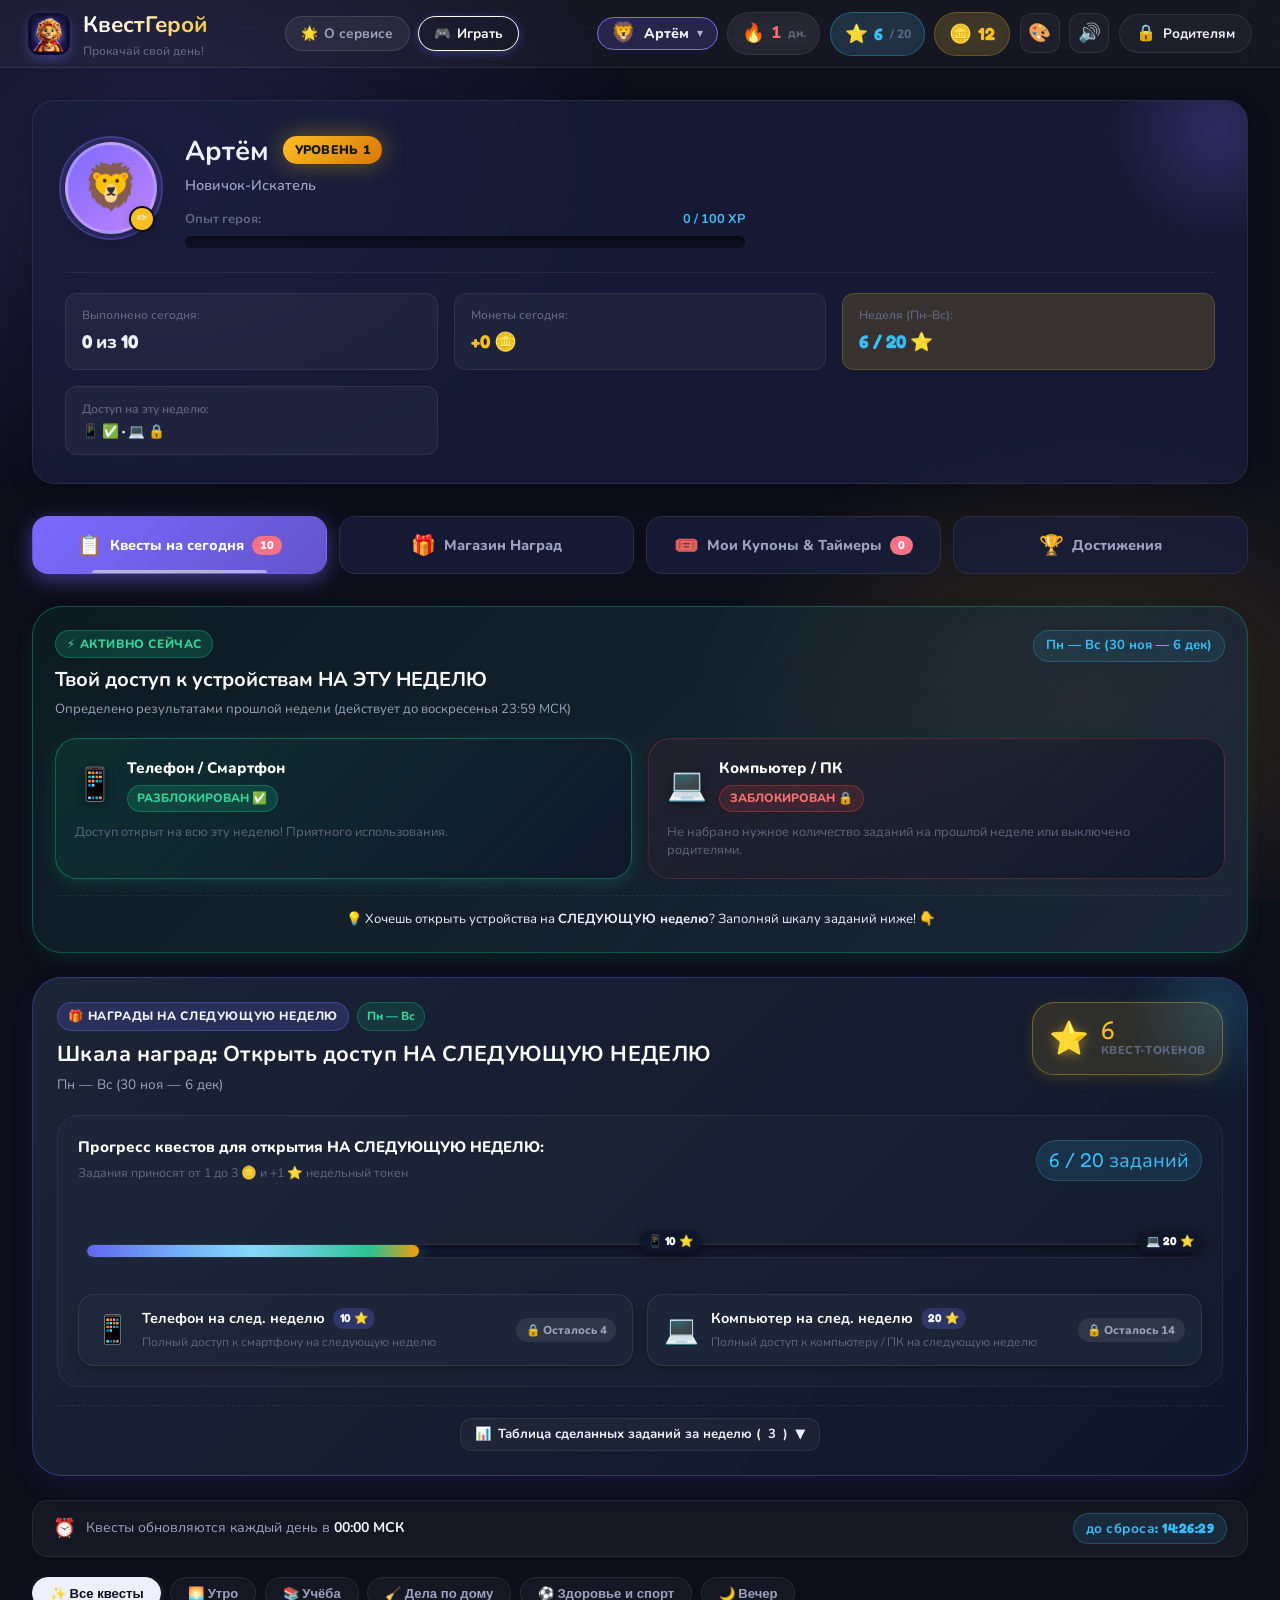
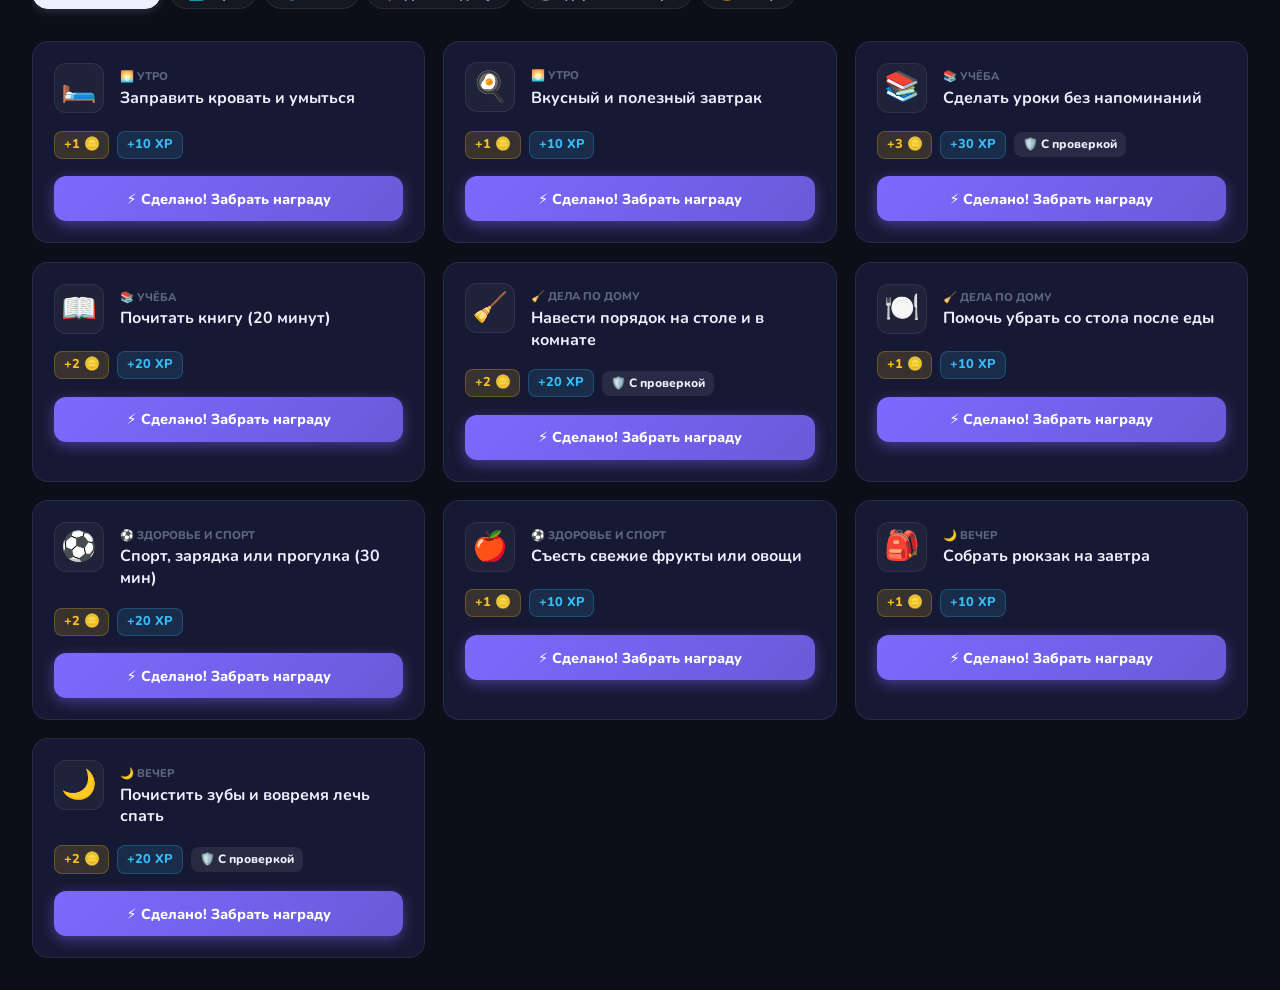
==== commit 34c6834e: "feat: Add full landing page, 3D game assets/icons, interactive calculator, and frontend design skill" ====
--- a/index.html
+++ b/index.html
@@ -20,13 +20,23 @@
   <!-- Верхняя панель (Хедер) -->
   <header class="header">
     <div class="header-container">
-      <div class="logo-area" onclick="app.showKidView()">
-        <span class="logo-icon">⭐</span>
+      <div class="logo-area" onclick="app.showLandingView()" style="cursor: pointer;" title="О сервисе «КвестГерой»">
+        <img src="assets/icons/logo.png" alt="КвестГерой" class="header-logo-image">
         <div>
           <h1 class="logo-title">КвестГерой</h1>
           <p class="logo-subtitle">Прокачай свой день!</p>
         </div>
       </div>
+
+      <!-- Переключатель режима лендинг / игра -->
+      <nav class="header-nav-group">
+        <button class="nav-view-btn" id="navLandingBtn" onclick="app.showLandingView()">
+          <span>🌟</span> О сервисе
+        </button>
+        <button class="nav-view-btn active" id="navKidBtn" onclick="app.showKidView()">
+          <span>🎮</span> Играть
+        </button>
+      </nav>
 
       <!-- Баланс и Статусы -->
       <div class="header-stats">
@@ -78,6 +88,368 @@
 
   <!-- Главный контейнер приложения -->
   <main class="main-content">
+
+    <!-- ============================================== -->
+    <!-- РЕЖИМ ЛЕНДИНГА (LANDING VIEW)                  -->
+    <!-- ============================================== -->
+    <div id="landingView" class="view-section" style="display: none;">
+      <div class="landing-wrapper">
+
+        <!-- 1. Hero Section -->
+        <section class="landing-hero">
+          <div class="hero-content">
+            <div class="hero-tag-pill">
+              <span>⚡</span> Геймификация привычек для всей семьи
+            </div>
+            <h1 class="hero-headline">
+              Превратите домашние дела и уроки в <span class="gradient-text">эпическую игру</span>
+            </h1>
+            <p class="hero-desc">
+              «КвестГерой» вдохновляет детей наводить порядок, делать уроки и соблюдать режим без криков и споров. За каждое дело ребёнок копит золотые монеты и открывает доступ к телефону и компьютеру на следующую неделю!
+            </p>
+
+            <div class="hero-actions-row">
+              <button class="primary-btn hero-cta-btn" onclick="app.showKidView()">
+                <span>🚀</span> Начать играть бесплатно
+              </button>
+              <button class="hero-cta-parent" onclick="app.openParentPinModal()">
+                <span>🛡️</span> Кабинет родителей
+              </button>
+            </div>
+
+            <div class="hero-badges-strip">
+              <span class="hero-badge-item">✅ 100% бесплатно в браузере</span>
+              <span class="hero-badge-item">🔒 Родительский PIN-код</span>
+              <span class="hero-badge-item">📱 Работает на любом телефоне</span>
+              <span class="hero-badge-item">🎮 4 темы оформления со звуками</span>
+            </div>
+          </div>
+
+          <div class="hero-visual-card">
+            <div class="hero-mascot-box">
+              <img src="assets/icons/logo.png" alt="Львёнок КвестГерой" class="hero-mascot-img">
+              <div class="hero-mascot-info">
+                <h3 class="hero-mascot-title">Львёнок Герой</h3>
+                <p class="hero-mascot-sub">Верный наставник юных героев</p>
+              </div>
+
+              <!-- Плавающие мини-бейджы с 3D ассетами -->
+              <div class="floating-badge floating-badge-coin">
+                <img src="assets/icons/hero_coin.png" alt="Монета">
+                <span>+1..3 🪙 за квест</span>
+              </div>
+              <div class="floating-badge floating-badge-star">
+                <img src="assets/icons/quest_star.png" alt="Звезда недели">
+                <span>+1 ⭐ токен недели</span>
+              </div>
+              <div class="floating-badge floating-badge-rewards">
+                <img src="assets/icons/device_rewards.png" alt="Гаджеты">
+                <span>Телефон & ПК на неделю!</span>
+              </div>
+            </div>
+          </div>
+        </section>
+
+        <!-- 2. Секция: Три столпа КвестГероя (Как это устроено) -->
+        <section class="landing-section">
+          <div class="section-title-wrap">
+            <span class="section-eyebrow">Простая и честная механика</span>
+            <h2 class="section-heading">Как устроен баланс в КвестГерое</h2>
+            <p class="section-subheading">Две сбалансированные системы мотивации: монеты на сладкие награды и недельные звёзды на доступ к гаджетам.</p>
+          </div>
+
+          <div class="pillars-grid">
+            <!-- 1. Монеты -->
+            <div class="pillar-card">
+              <span class="pillar-num-badge">01</span>
+              <img src="assets/icons/hero_coin.png" alt="Монеты" class="pillar-icon-img">
+              <h3 class="pillar-title">1–3 монеты за квест</h3>
+              <p class="pillar-desc">
+                За простые дела (заправить кровать) — 1 🪙, за средние (уборка стола, чтение) — 2 🪙, за сложные (уроки без напоминаний) — 3 🪙.
+              </p>
+              <ul class="pillar-list">
+                <li>✨ Мороженое, шоколадка (8 🪙)</li>
+                <li>✨ Карманные деньги (10–35 🪙)</li>
+                <li>✨ Семейная пицца в воскресенье (35 🪙)</li>
+              </ul>
+            </div>
+
+            <!-- 2. Токены недели -->
+            <div class="pillar-card">
+              <span class="pillar-num-badge">02</span>
+              <img src="assets/icons/quest_star.png" alt="Токены недели" class="pillar-icon-img">
+              <h3 class="pillar-title">⭐ Шкала наград на неделю</h3>
+              <p class="pillar-desc">
+                Каждый выполненный квест приносит +1 ⭐ токен недели. Счётчик заполняет шкалу с понедельника по воскресенье.
+              </p>
+              <ul class="pillar-list">
+                <li>📱 10 заданий — Телефон на след. неделю</li>
+                <li>💻 20 заданий — Компьютер на след. неделю</li>
+                <li>🎯 Родители могут добавлять любые свои цели!</li>
+              </ul>
+            </div>
+
+            <!-- 3. Родительский контроль -->
+            <div class="pillar-card">
+              <span class="pillar-num-badge">03</span>
+              <img src="assets/icons/device_rewards.png" alt="Родительский контроль" class="pillar-icon-img">
+              <h3 class="pillar-title">🛡️ Защищённый контроль</h3>
+              <p class="pillar-desc">
+                Родительский кабинет защищён 4-значным PIN-кодом. Проверяйте квесты, управляйте доступом и настраивайте цели.
+              </p>
+              <ul class="pillar-list">
+                <li>🔒 Одобрение выполненных уроков и уборки</li>
+                <li>⚖️ Справедливые штрафы (монеты или токены)</li>
+                <li>🔄 Быстрый ручной контроль гаджетов в 1 клик</li>
+              </ul>
+            </div>
+          </div>
+        </section>
+
+        <!-- 3. Интерактивный калькулятор недели -->
+        <section class="landing-section">
+          <div class="section-title-wrap">
+            <span class="section-eyebrow">Интерактивный симулятор</span>
+            <h2 class="section-heading">Сколько наград заработает ваш ребёнок?</h2>
+            <p class="section-subheading">Подвигайте ползунок, чтобы увидеть расчёт баланса монет и доступных устройств за одну неделю.</p>
+          </div>
+
+          <div class="landing-calc-card">
+            <div class="calc-controls-col">
+              <div class="calc-slider-wrap">
+                <div class="calc-slider-label">
+                  <span>Выполненных заданий в день:</span>
+                  <span class="calc-slider-num" id="landingCalcDailyVal">3 задания</span>
+                </div>
+                <input type="range" id="landingCalcSlider" min="1" max="5" value="3" class="calc-range-input" oninput="app.updateLandingCalculator(this.value)">
+              </div>
+              <p style="font-size: 0.88rem; color: var(--c-text-muted); margin: 0; line-height: 1.5;">
+                💡 В среднем за задание начисляется 1–3 монеты и 1 звёздный токен. Задания обновляются каждое утро в 00:00 МСК.
+              </p>
+              <button class="primary-btn btn-small" onclick="app.showKidView()" style="width: max-content;">
+                🚀 Попробовать в игре
+              </button>
+            </div>
+
+            <div class="calc-results-col">
+              <h4 style="margin: 0; font-size: 0.95rem; color: #fff;">Результаты за неделю (Пн — Вс):</h4>
+              <div class="calc-results-grid">
+                <div class="calc-metric-box">
+                  <span class="calc-metric-num" id="landingCalcWeekTasks">21</span>
+                  <span class="calc-metric-label">квестов</span>
+                </div>
+                <div class="calc-metric-box">
+                  <span class="calc-metric-num" style="color: var(--c-gold);" id="landingCalcWeekCoins">~42 🪙</span>
+                  <span class="calc-metric-label">монет на призы</span>
+                </div>
+                <div class="calc-metric-box">
+                  <span class="calc-metric-num" style="color: var(--c-sky);" id="landingCalcWeekTokens">21 ⭐</span>
+                  <span class="calc-metric-label">токенов недели</span>
+                </div>
+              </div>
+
+              <div class="calc-rewards-preview">
+                <div class="calc-reward-line unlocked" id="calcLinePhone">
+                  <span>📱 Телефон на след. неделю (10 квестов)</span>
+                  <strong style="color: var(--c-emerald);">РАЗБЛОКИРОВАН ✅</strong>
+                </div>
+                <div class="calc-reward-line unlocked" id="calcLinePc">
+                  <span>💻 Компьютер на след. неделю (20 квестов)</span>
+                  <strong style="color: var(--c-emerald);">РАЗБЛОКИРОВАН ✅</strong>
+                </div>
+                <div class="calc-reward-line unlocked" id="calcLinePizza">
+                  <span>🍕 Большая семейная пицца (35 монет)</span>
+                  <strong style="color: var(--c-gold);">ХВАТАЕТ МОНЕТ! 🍕</strong>
+                </div>
+              </div>
+            </div>
+          </div>
+        </section>
+
+        <!-- 4. Сравнение До и После -->
+        <section class="landing-section">
+          <div class="section-title-wrap">
+            <span class="section-eyebrow">Жизнь семьи</span>
+            <h2 class="section-heading">Без скандалов и криков из-за гаджетов</h2>
+          </div>
+
+          <div class="comparison-grid">
+            <div class="compare-card bad">
+              <h3 class="compare-title">❌ Без системы и правил:</h3>
+              <ul class="compare-list">
+                <li>😫 Бесконечные уговоры сесть за уроки или убрать игрушки</li>
+                <li>📱 Ребёнок сидит в телефоне часами, а при запретах начинаются истерики</li>
+                <li>🗣️ Чувство вины у родителей за постоянные замечания и конфликты</li>
+                <li>🤷‍♂️ Ребёнок не понимает ценности карманных денег и экрана</li>
+              </ul>
+            </div>
+
+            <div class="compare-card good">
+              <h3 class="compare-title">✨ С «КвестГероем»:</h3>
+              <ul class="compare-list">
+                <li>🦸‍♂️ Ребёнок сам стремится выполнить квесты, чтобы набрать заветные звёзды</li>
+                <li>🎯 Экранное время на следующую неделю заслужено собственным трудом</li>
+                <li>⚖️ Прозрачные правила: ребёнок видит свой прогресс и учится ставить цели</li>
+                <li>🍕 Радость побед и совместная гордость всей семьи за успехи героя</li>
+              </ul>
+            </div>
+          </div>
+        </section>
+
+        <!-- 5. 4 Игровые вселенные со звуками -->
+        <section class="landing-section">
+          <div class="section-title-wrap">
+            <span class="section-eyebrow">Любимые игры детей</span>
+            <h2 class="section-heading">4 атмосферные темы с живыми звуками</h2>
+            <p class="section-subheading">Выберите оформление, которое обожает ваш ребёнок. Синтезатор звуков Web Audio реагирует на клики и победы!</p>
+          </div>
+
+          <div class="themes-showcase-grid">
+            <div class="theme-show-card" onclick="app.setTheme('hero'); app.playSound('levelUp');">
+              <span class="theme-show-icon">⚡</span>
+              <h4 class="theme-show-title">Супергерой</h4>
+              <p class="theme-show-desc">Яркий индиго, золото и триумфальные фанфары</p>
+              <button class="secondary-btn btn-tiny theme-show-btn">Включить & Слушать 🔊</button>
+            </div>
+            <div class="theme-show-card" onclick="app.setTheme('minecraft'); app.playSound('coin');">
+              <span class="theme-show-icon">⛏️</span>
+              <h4 class="theme-show-title">Minecraft</h4>
+              <p class="theme-show-desc">Пиксельный изумруд, блок травы и звук XP-шариков</p>
+              <button class="secondary-btn btn-tiny theme-show-btn">Включить & Слушать 🔊</button>
+            </div>
+            <div class="theme-show-card" onclick="app.setTheme('roblox'); app.playSound('click');">
+              <span class="theme-show-icon">🕹️</span>
+              <h4 class="theme-show-title">Roblox</h4>
+              <p class="theme-show-desc">Blox-стиль, темный неон и аркадные щелчки</p>
+              <button class="secondary-btn btn-tiny theme-show-btn">Включить & Слушать 🔊</button>
+            </div>
+            <div class="theme-show-card" onclick="app.setTheme('brawl'); app.playSound('levelUp');">
+              <span class="theme-show-icon">⭐</span>
+              <h4 class="theme-show-title">Brawl Stars</h4>
+              <p class="theme-show-desc">Кристаллы, мультяшный стиль и сочные звуки побед</p>
+              <button class="secondary-btn btn-tiny theme-show-btn">Включить & Слушать 🔊</button>
+            </div>
+          </div>
+        </section>
+
+        <!-- 6. Отзывы родителей -->
+        <section class="landing-section">
+          <div class="section-title-wrap">
+            <span class="section-eyebrow">Опыт родителей</span>
+            <h2 class="section-heading">Истории счастливых семей</h2>
+          </div>
+
+          <div class="reviews-grid">
+            <div class="review-card">
+              <div class="review-stars">★★★★★</div>
+              <p class="review-quote">
+                «Сын (8 лет) раньше категорически отказывался читать и убирать портфель. Теперь каждое утро первым делом бежит отмечать выполненные дела, чтобы к воскресенью точно открылся компьютер. Отношения стали гораздо спокойнее!»
+              </p>
+              <div class="review-author">
+                <span class="review-avatar">👩</span>
+                <div class="review-author-info">
+                  <strong>Елена М.</strong>
+                  <small>Мама Артёма, 8 лет</small>
+                </div>
+              </div>
+            </div>
+
+            <div class="review-card">
+              <div class="review-stars">★★★★★</div>
+              <p class="review-quote">
+                «Гениальная идея с недельной шкалой на след. неделю! Раньше телефон отбирали со слезами. Теперь дочь знает: сделала 10 квестов — телефон твой на всю неделю. Никаких обид, всё абсолютно прозрачно.»
+              </p>
+              <div class="review-author">
+                <span class="review-avatar">👨</span>
+                <div class="review-author-info">
+                  <strong>Дмитрий К.</strong>
+                  <small>Папа Алисы, 10 лет</small>
+                </div>
+              </div>
+            </div>
+
+            <div class="review-card">
+              <div class="review-stars">★★★★★</div>
+              <p class="review-quote">
+                «Очень нравится тема Minecraft и то, что приложение работает прямо в браузере планшета. Никаких платных подписок и рекламы. Ребёнок копит монеты на поход в пиццерию всей семьёй — это сближает!»
+              </p>
+              <div class="review-author">
+                <span class="review-avatar">👩</span>
+                <div class="review-author-info">
+                  <strong>Ольга С.</strong>
+                  <small>Мама двоих детей (7 и 11 лет)</small>
+                </div>
+              </div>
+            </div>
+          </div>
+        </section>
+
+        <!-- 7. Частые вопросы (FAQ) -->
+        <section class="landing-section">
+          <div class="section-title-wrap">
+            <span class="section-eyebrow">Вопросы и ответы</span>
+            <h2 class="section-heading">Часто задаваемые вопросы</h2>
+          </div>
+
+          <div class="faq-list">
+            <div class="faq-item active" onclick="app.toggleFaqItem(this)">
+              <button class="faq-question-btn">
+                <span>Нужно ли скачивать приложение из App Store или Google Play?</span>
+                <span class="faq-arrow">▼</span>
+              </button>
+              <div class="faq-answer">
+                Нет! «КвестГерой» работает как веб-приложение прямо в браузере любого смартфона, планшета или компьютера. Вы можете добавить иконку на главный экран в один клик через меню браузера («На экран Домой»).
+              </div>
+            </div>
+
+            <div class="faq-item" onclick="app.toggleFaqItem(this)">
+              <button class="faq-question-btn">
+                <span>Как защищён родительский кабинет от ребёнка?</span>
+                <span class="faq-arrow">▼</span>
+              </button>
+              <div class="faq-answer">
+                Родительский раздел защищён 4-значным PIN-кодом (по умолчанию 1234, который можно сменить в любой момент в настройках). Ребёнок не сможет самостоятельно одобрить квесты, начислить себе монеты или изменить статус устройств.
+              </div>
+            </div>
+
+            <div class="faq-item" onclick="app.toggleFaqItem(this)">
+              <button class="faq-question-btn">
+                <span>Как ребёнок заходит со своего собственного телефона?</span>
+                <span class="faq-arrow">▼</span>
+              </button>
+              <div class="faq-answer">
+                В карточке ребёнка в кабинете родителей нажмите «Скопировать ссылку». Отправьте эту ссылку ребёнку в мессенджер — открыв её, он сразу попадёт в свой игровой профиль без паролей и логинов.
+              </div>
+            </div>
+
+            <div class="faq-item" onclick="app.toggleFaqItem(this)">
+              <button class="faq-question-btn">
+                <span>Где хранятся данные и не потеряется ли прогресс?</span>
+                <span class="faq-arrow">▼</span>
+              </button>
+              <div class="faq-answer">
+                Все данные надёжно сохраняются в памяти вашего браузера (LocalStorage). В родительском кабинете также есть кнопка «📥 Скачать резервную копию» для сохранения файла и переноса на любое другое устройство.
+              </div>
+            </div>
+          </div>
+        </section>
+
+        <!-- 8. Финальный призыв к действию (CTA) -->
+        <section class="landing-cta-banner">
+          <h2>Начните приключение вашего героя сегодня!</h2>
+          <p>Подарите ребёнку радость побед и мотивацию к учёбе, а вашей семье — спокойствие и порядок без ссор.</p>
+          <div class="landing-cta-btns">
+            <button class="btn-cta-white" onclick="app.showKidView()">
+              <span>🚀</span> Открыть детский интерфейс
+            </button>
+            <button class="btn-cta-outline" onclick="app.openParentPinModal()">
+              <span>🛡️</span> Войти как родитель (PIN 1234)
+            </button>
+          </div>
+        </section>
+
+      </div>
+    </div>
 
     <!-- ============================================== -->
     <!-- ДЕТСКИЙ РЕЖИМ (KID VIEW)                       -->
--- a/style.css
+++ b/style.css
@@ -2607,7 +2607,860 @@
   gap: 0.5rem;
 }
 
+/* ------------------------------------------------------------- */
+/* СТИЛИ ДЛЯ ЛЕНДИНГА (LANDING PAGE)                             */
+/* ------------------------------------------------------------- */
+.header-logo-image {
+  width: 42px;
+  height: 42px;
+  border-radius: 12px;
+  object-fit: cover;
+  box-shadow: 0 4px 12px rgba(99, 102, 241, 0.4);
+  transition: transform var(--dur-fast);
+}
+
+.logo-area:hover .header-logo-image {
+  transform: scale(1.08) rotate(-4deg);
+}
+
+.header-nav-group {
+  display: flex;
+  align-items: center;
+  gap: 0.5rem;
+}
+
+.nav-view-btn {
+  background: rgba(255, 255, 255, 0.06);
+  border: 1px solid rgba(255, 255, 255, 0.12);
+  color: var(--c-text-secondary);
+  font-family: var(--ff-body);
+  font-size: 0.85rem;
+  font-weight: 700;
+  padding: 0.45rem 0.95rem;
+  border-radius: var(--r-pill);
+  cursor: pointer;
+  transition: all var(--dur-fast);
+  display: inline-flex;
+  align-items: center;
+  gap: 0.4rem;
+}
+
+.nav-view-btn:hover {
+  background: rgba(255, 255, 255, 0.14);
+  color: #fff;
+  border-color: rgba(255, 255, 255, 0.25);
+}
+
+.nav-view-btn.active {
+  background: linear-gradient(135deg, var(--c-indigo), #4f46e5);
+  color: #fff;
+  border-color: var(--c-indigo-light);
+  box-shadow: 0 2px 10px rgba(99, 102, 241, 0.4);
+}
+
+/* Контейнер лендинга */
+.landing-wrapper {
+  display: flex;
+  flex-direction: column;
+  gap: 3.5rem;
+  padding: 1rem 0 3.5rem 0;
+  max-width: 1100px;
+  margin: 0 auto;
+}
+
+/* Главный блок Hero */
+.landing-hero {
+  display: grid;
+  grid-template-columns: 1.15fr 0.85fr;
+  align-items: center;
+  gap: 2.5rem;
+  background: linear-gradient(135deg, rgba(30, 41, 59, 0.9), rgba(15, 23, 42, 0.95));
+  border: 1px solid rgba(255, 255, 255, 0.1);
+  border-radius: var(--r-xl);
+  padding: 3rem 2.5rem;
+  box-shadow: 0 10px 40px rgba(0, 0, 0, 0.45);
+  position: relative;
+  overflow: hidden;
+}
+
+.landing-hero::before {
+  content: '';
+  position: absolute;
+  top: -100px;
+  right: -100px;
+  width: 350px;
+  height: 350px;
+  background: radial-gradient(circle, rgba(99, 102, 241, 0.25), transparent 70%);
+  pointer-events: none;
+}
+
+.hero-content {
+  display: flex;
+  flex-direction: column;
+  gap: 1.25rem;
+  z-index: 2;
+}
+
+.hero-tag-pill {
+  display: inline-flex;
+  align-items: center;
+  gap: 0.5rem;
+  background: rgba(245, 158, 11, 0.15);
+  border: 1px solid rgba(245, 158, 11, 0.35);
+  color: var(--c-gold-light);
+  font-size: 0.8rem;
+  font-weight: 800;
+  padding: 0.35rem 0.85rem;
+  border-radius: var(--r-pill);
+  width: max-content;
+  text-transform: uppercase;
+  letter-spacing: 0.5px;
+}
+
+.hero-headline {
+  font-family: var(--ff-display);
+  font-size: 2.5rem;
+  line-height: 1.15;
+  color: #fff;
+  margin: 0;
+}
+
+.hero-headline span.gradient-text {
+  background: linear-gradient(135deg, #f59e0b, #ec4899, #6366f1);
+  -webkit-background-clip: text;
+  -webkit-text-fill-color: transparent;
+}
+
+.hero-desc {
+  font-size: 1.05rem;
+  line-height: 1.6;
+  color: var(--c-text-secondary);
+  margin: 0;
+}
+
+.hero-actions-row {
+  display: flex;
+  align-items: center;
+  gap: 1rem;
+  flex-wrap: wrap;
+  margin-top: 0.5rem;
+}
+
+.hero-cta-btn {
+  font-family: var(--ff-display);
+  font-size: 1rem;
+  font-weight: 800;
+  padding: 0.85rem 1.75rem;
+  border-radius: var(--r-md);
+  cursor: pointer;
+  display: inline-flex;
+  align-items: center;
+  gap: 0.6rem;
+  transition: all var(--dur-normal);
+  text-decoration: none;
+  box-shadow: 0 4px 18px rgba(99, 102, 241, 0.4);
+}
+
+.hero-cta-btn:hover {
+  transform: translateY(-3px) scale(1.02);
+  box-shadow: 0 6px 24px rgba(99, 102, 241, 0.6);
+}
+
+.hero-cta-parent {
+  background: rgba(255, 255, 255, 0.08);
+  border: 1px solid rgba(255, 255, 255, 0.2);
+  color: #fff;
+  font-family: var(--ff-body);
+  font-size: 0.95rem;
+  font-weight: 700;
+  padding: 0.85rem 1.4rem;
+  border-radius: var(--r-md);
+  cursor: pointer;
+  transition: all var(--dur-fast);
+  display: inline-flex;
+  align-items: center;
+  gap: 0.5rem;
+}
+
+.hero-cta-parent:hover {
+  background: rgba(255, 255, 255, 0.18);
+  border-color: rgba(255, 255, 255, 0.4);
+}
+
+.hero-badges-strip {
+  display: flex;
+  align-items: center;
+  gap: 1.25rem;
+  flex-wrap: wrap;
+  font-size: 0.82rem;
+  color: var(--c-text-muted);
+  border-top: 1px solid rgba(255, 255, 255, 0.08);
+  padding-top: 1rem;
+}
+
+.hero-badge-item {
+  display: inline-flex;
+  align-items: center;
+  gap: 0.4rem;
+}
+
+/* Правая интерактивная карточка Hero */
+.hero-visual-card {
+  position: relative;
+  display: flex;
+  flex-direction: column;
+  align-items: center;
+  justify-content: center;
+}
+
+.hero-mascot-box {
+  background: radial-gradient(circle, rgba(99, 102, 241, 0.25), rgba(15, 23, 42, 0.95));
+  border: 2px solid rgba(99, 102, 241, 0.4);
+  border-radius: 28px;
+  padding: 1.75rem;
+  box-shadow: 0 16px 40px rgba(0, 0, 0, 0.6), 0 0 35px rgba(99, 102, 241, 0.3);
+  display: flex;
+  flex-direction: column;
+  align-items: center;
+  position: relative;
+  animation: heroFloat 5s ease-in-out infinite alternate;
+}
+
+@keyframes heroFloat {
+  0% { transform: translateY(0px); }
+  100% { transform: translateY(-10px); }
+}
+
+.hero-mascot-img {
+  width: 170px;
+  height: 170px;
+  border-radius: 24px;
+  object-fit: cover;
+  box-shadow: 0 8px 25px rgba(0, 0, 0, 0.5);
+}
+
+.hero-mascot-info {
+  margin-top: 1rem;
+  text-align: center;
+}
+
+.hero-mascot-title {
+  font-family: var(--ff-display);
+  font-size: 1.2rem;
+  font-weight: 800;
+  color: #fff;
+  margin: 0;
+}
+
+.hero-mascot-sub {
+  font-size: 0.8rem;
+  color: var(--c-gold-light);
+  margin: 0.2rem 0 0 0;
+}
+
+/* Плавающие мини-бейджы вокруг маскота */
+.floating-badge {
+  position: absolute;
+  background: rgba(30, 41, 59, 0.95);
+  border: 1px solid rgba(255, 255, 255, 0.15);
+  box-shadow: 0 8px 20px rgba(0, 0, 0, 0.45);
+  border-radius: var(--r-pill);
+  padding: 0.45rem 0.85rem;
+  display: flex;
+  align-items: center;
+  gap: 0.5rem;
+  font-size: 0.82rem;
+  font-weight: 800;
+  color: #fff;
+  white-space: nowrap;
+}
+
+.floating-badge-coin {
+  top: -15px;
+  left: -25px;
+  border-color: rgba(245, 158, 11, 0.4);
+}
+
+.floating-badge-coin img {
+  width: 26px;
+  height: 26px;
+  object-fit: contain;
+}
+
+.floating-badge-star {
+  bottom: 25px;
+  right: -30px;
+  border-color: rgba(56, 189, 248, 0.4);
+}
+
+.floating-badge-star img {
+  width: 26px;
+  height: 26px;
+  object-fit: contain;
+}
+
+.floating-badge-rewards {
+  bottom: -15px;
+  left: 10px;
+  border-color: rgba(16, 185, 129, 0.4);
+}
+
+.floating-badge-rewards img {
+  width: 26px;
+  height: 26px;
+  object-fit: contain;
+}
+
+/* Секции лендинга */
+.landing-section {
+  display: flex;
+  flex-direction: column;
+  gap: 2rem;
+}
+
+.section-title-wrap {
+  text-align: center;
+  display: flex;
+  flex-direction: column;
+  align-items: center;
+  gap: 0.5rem;
+}
+
+.section-eyebrow {
+  font-family: var(--ff-display);
+  font-size: 0.8rem;
+  font-weight: 800;
+  text-transform: uppercase;
+  letter-spacing: 1px;
+  color: var(--c-indigo-light);
+}
+
+.section-heading {
+  font-family: var(--ff-display);
+  font-size: 2rem;
+  color: #fff;
+  margin: 0;
+  line-height: 1.25;
+}
+
+.section-subheading {
+  font-size: 1rem;
+  color: var(--c-text-muted);
+  max-width: 650px;
+  margin: 0;
+  line-height: 1.5;
+}
+
+/* Карточки 3 столпов (Как это работает) */
+.pillars-grid {
+  display: grid;
+  grid-template-columns: repeat(3, 1fr);
+  gap: 1.5rem;
+}
+
+.pillar-card {
+  background: var(--c-surface);
+  border: 1px solid var(--c-border);
+  border-radius: var(--r-lg);
+  padding: 1.85rem 1.5rem;
+  display: flex;
+  flex-direction: column;
+  gap: 1rem;
+  transition: all var(--dur-normal);
+  position: relative;
+  overflow: hidden;
+}
+
+.pillar-card:hover {
+  transform: translateY(-4px);
+  border-color: var(--c-indigo-light);
+  box-shadow: 0 10px 30px rgba(99, 102, 241, 0.2);
+}
+
+.pillar-num-badge {
+  position: absolute;
+  top: 1rem;
+  right: 1.25rem;
+  font-family: var(--ff-display);
+  font-size: 2rem;
+  font-weight: 900;
+  color: rgba(255, 255, 255, 0.05);
+}
+
+.pillar-icon-img {
+  width: 58px;
+  height: 58px;
+  border-radius: 16px;
+  object-fit: cover;
+  box-shadow: 0 4px 14px rgba(0, 0, 0, 0.35);
+}
+
+.pillar-title {
+  font-family: var(--ff-display);
+  font-size: 1.2rem;
+  color: #fff;
+  margin: 0;
+}
+
+.pillar-desc {
+  font-size: 0.92rem;
+  line-height: 1.55;
+  color: var(--c-text-secondary);
+  margin: 0;
+}
+
+.pillar-list {
+  list-style: none;
+  padding: 0;
+  margin: 0;
+  display: flex;
+  flex-direction: column;
+  gap: 0.45rem;
+  font-size: 0.85rem;
+  color: var(--c-text-muted);
+}
+
+.pillar-list li {
+  display: flex;
+  align-items: center;
+  gap: 0.5rem;
+}
+
+/* Интерактивный калькулятор недели */
+.landing-calc-card {
+  background: linear-gradient(135deg, rgba(30, 41, 59, 0.95), rgba(15, 23, 42, 0.95));
+  border: 1px solid rgba(245, 158, 11, 0.3);
+  border-radius: var(--r-xl);
+  padding: 2.25rem;
+  box-shadow: 0 10px 30px rgba(0, 0, 0, 0.4);
+  display: grid;
+  grid-template-columns: 1fr 1.15fr;
+  gap: 2.5rem;
+  align-items: center;
+}
+
+.calc-controls-col {
+  display: flex;
+  flex-direction: column;
+  gap: 1.25rem;
+}
+
+.calc-slider-wrap {
+  display: flex;
+  flex-direction: column;
+  gap: 0.75rem;
+}
+
+.calc-slider-label {
+  display: flex;
+  justify-content: space-between;
+  align-items: center;
+  font-size: 0.95rem;
+  font-weight: 700;
+  color: #fff;
+}
+
+.calc-slider-num {
+  font-family: var(--ff-display);
+  font-size: 1.4rem;
+  color: var(--c-gold);
+}
+
+.calc-range-input {
+  width: 100%;
+  accent-color: var(--c-gold);
+  height: 8px;
+  cursor: pointer;
+}
+
+.calc-results-col {
+  background: rgba(15, 23, 42, 0.8);
+  border: 1px solid rgba(255, 255, 255, 0.1);
+  border-radius: var(--r-lg);
+  padding: 1.5rem;
+  display: flex;
+  flex-direction: column;
+  gap: 1.25rem;
+}
+
+.calc-results-grid {
+  display: grid;
+  grid-template-columns: repeat(3, 1fr);
+  gap: 0.75rem;
+}
+
+.calc-metric-box {
+  background: rgba(255, 255, 255, 0.04);
+  border-radius: var(--r-md);
+  padding: 0.85rem 0.65rem;
+  text-align: center;
+  display: flex;
+  flex-direction: column;
+  align-items: center;
+}
+
+.calc-metric-num {
+  font-family: var(--ff-display);
+  font-size: 1.5rem;
+  font-weight: 900;
+  color: #fff;
+}
+
+.calc-metric-label {
+  font-size: 0.75rem;
+  color: var(--c-text-muted);
+  margin-top: 0.2rem;
+}
+
+.calc-rewards-preview {
+  display: flex;
+  flex-direction: column;
+  gap: 0.6rem;
+  border-top: 1px solid rgba(255, 255, 255, 0.08);
+  padding-top: 1rem;
+}
+
+.calc-reward-line {
+  display: flex;
+  align-items: center;
+  justify-content: space-between;
+  font-size: 0.88rem;
+  padding: 0.45rem 0.75rem;
+  border-radius: var(--r-sm);
+  background: rgba(255, 255, 255, 0.03);
+}
+
+.calc-reward-line.unlocked {
+  background: rgba(16, 185, 129, 0.15);
+  border: 1px solid rgba(16, 185, 129, 0.35);
+}
+
+/* Сравнение До и После */
+.comparison-grid {
+  display: grid;
+  grid-template-columns: 1fr 1fr;
+  gap: 1.5rem;
+}
+
+.compare-card {
+  border-radius: var(--r-lg);
+  padding: 2rem;
+  display: flex;
+  flex-direction: column;
+  gap: 1.25rem;
+}
+
+.compare-card.bad {
+  background: rgba(239, 68, 68, 0.08);
+  border: 1px solid rgba(239, 68, 68, 0.3);
+}
+
+.compare-card.good {
+  background: rgba(16, 185, 129, 0.08);
+  border: 1px solid rgba(16, 185, 129, 0.35);
+  box-shadow: 0 8px 30px rgba(16, 185, 129, 0.15);
+}
+
+.compare-title {
+  font-family: var(--ff-display);
+  font-size: 1.25rem;
+  margin: 0;
+}
+
+.compare-card.bad .compare-title { color: #f87171; }
+.compare-card.good .compare-title { color: var(--c-emerald); }
+
+.compare-list {
+  list-style: none;
+  padding: 0;
+  margin: 0;
+  display: flex;
+  flex-direction: column;
+  gap: 0.85rem;
+  font-size: 0.95rem;
+  line-height: 1.45;
+}
+
+.compare-list li {
+  display: flex;
+  align-items: flex-start;
+  gap: 0.65rem;
+}
+
+/* Сетка 4 тем оформления */
+.themes-showcase-grid {
+  display: grid;
+  grid-template-columns: repeat(4, 1fr);
+  gap: 1rem;
+}
+
+.theme-show-card {
+  background: var(--c-surface);
+  border: 1px solid var(--c-border);
+  border-radius: var(--r-lg);
+  padding: 1.5rem 1.25rem;
+  display: flex;
+  flex-direction: column;
+  align-items: center;
+  text-align: center;
+  gap: 0.75rem;
+  cursor: pointer;
+  transition: all var(--dur-normal);
+}
+
+.theme-show-card:hover {
+  transform: translateY(-4px);
+  border-color: var(--c-indigo-light);
+}
+
+.theme-show-icon {
+  font-size: 2.5rem;
+  line-height: 1;
+}
+
+.theme-show-title {
+  font-family: var(--ff-display);
+  font-size: 1.05rem;
+  color: #fff;
+  margin: 0;
+}
+
+.theme-show-desc {
+  font-size: 0.8rem;
+  color: var(--c-text-muted);
+  margin: 0;
+}
+
+.theme-show-btn {
+  margin-top: 0.5rem;
+  width: 100%;
+}
+
+/* Отзывы семей */
+.reviews-grid {
+  display: grid;
+  grid-template-columns: repeat(3, 1fr);
+  gap: 1.5rem;
+}
+
+.review-card {
+  background: var(--c-surface);
+  border: 1px solid var(--c-border);
+  border-radius: var(--r-lg);
+  padding: 1.75rem;
+  display: flex;
+  flex-direction: column;
+  justify-content: space-between;
+  gap: 1.25rem;
+}
+
+.review-stars {
+  color: var(--c-gold);
+  font-size: 1rem;
+}
+
+.review-quote {
+  font-size: 0.92rem;
+  line-height: 1.6;
+  color: var(--c-text-secondary);
+  font-style: italic;
+  margin: 0;
+}
+
+.review-author {
+  display: flex;
+  align-items: center;
+  gap: 0.75rem;
+  border-top: 1px solid rgba(255, 255, 255, 0.08);
+  padding-top: 1rem;
+}
+
+.review-avatar {
+  font-size: 2rem;
+}
+
+.review-author-info strong {
+  display: block;
+  font-size: 0.9rem;
+  color: #fff;
+}
+
+.review-author-info small {
+  font-size: 0.78rem;
+  color: var(--c-text-muted);
+}
+
+/* Аккордеон FAQ */
+.faq-list {
+  display: flex;
+  flex-direction: column;
+  gap: 0.85rem;
+  max-width: 800px;
+  margin: 0 auto;
+  width: 100%;
+}
+
+.faq-item {
+  background: var(--c-surface);
+  border: 1px solid var(--c-border);
+  border-radius: var(--r-md);
+  overflow: hidden;
+  transition: all var(--dur-fast);
+}
+
+.faq-item.active {
+  border-color: var(--c-indigo-light);
+  box-shadow: 0 4px 16px rgba(0, 0, 0, 0.25);
+}
+
+.faq-question-btn {
+  width: 100%;
+  background: none;
+  border: none;
+  color: #fff;
+  font-family: var(--ff-body);
+  font-size: 1rem;
+  font-weight: 700;
+  text-align: left;
+  padding: 1.15rem 1.5rem;
+  display: flex;
+  justify-content: space-between;
+  align-items: center;
+  cursor: pointer;
+}
+
+.faq-arrow {
+  color: var(--c-indigo-light);
+  transition: transform var(--dur-fast);
+  font-size: 0.9rem;
+}
+
+.faq-item.active .faq-arrow {
+  transform: rotate(180deg);
+}
+
+.faq-answer {
+  display: none;
+  padding: 0 1.5rem 1.25rem 1.5rem;
+  color: var(--c-text-secondary);
+  font-size: 0.92rem;
+  line-height: 1.6;
+}
+
+.faq-item.active .faq-answer {
+  display: block;
+}
+
+/* Финальный CTA баннер */
+.landing-cta-banner {
+  background: linear-gradient(135deg, var(--c-indigo), #7c3aed, #ec4899);
+  border-radius: var(--r-xl);
+  padding: 3.5rem 2.5rem;
+  text-align: center;
+  display: flex;
+  flex-direction: column;
+  align-items: center;
+  gap: 1.25rem;
+  box-shadow: 0 16px 50px rgba(99, 102, 241, 0.4);
+}
+
+.landing-cta-banner h2 {
+  font-family: var(--ff-display);
+  font-size: 2.2rem;
+  color: #fff;
+  margin: 0;
+}
+
+.landing-cta-banner p {
+  font-size: 1.1rem;
+  color: rgba(255, 255, 255, 0.9);
+  max-width: 600px;
+  margin: 0;
+  line-height: 1.5;
+}
+
+.landing-cta-btns {
+  display: flex;
+  align-items: center;
+  gap: 1rem;
+  flex-wrap: wrap;
+  justify-content: center;
+  margin-top: 0.5rem;
+}
+
+.btn-cta-white {
+  background: #fff;
+  color: var(--c-indigo);
+  font-family: var(--ff-display);
+  font-size: 1rem;
+  font-weight: 900;
+  padding: 0.85rem 1.85rem;
+  border-radius: var(--r-pill);
+  border: none;
+  cursor: pointer;
+  box-shadow: 0 4px 15px rgba(0, 0, 0, 0.2);
+  transition: all var(--dur-normal);
+}
+
+.btn-cta-white:hover {
+  transform: translateY(-3px) scale(1.03);
+  box-shadow: 0 6px 20px rgba(0, 0, 0, 0.3);
+}
+
+.btn-cta-outline {
+  background: rgba(255, 255, 255, 0.15);
+  color: #fff;
+  font-family: var(--ff-body);
+  font-size: 0.95rem;
+  font-weight: 700;
+  padding: 0.85rem 1.6rem;
+  border-radius: var(--r-pill);
+  border: 1px solid rgba(255, 255, 255, 0.35);
+  cursor: pointer;
+  transition: all var(--dur-fast);
+}
+
+.btn-cta-outline:hover {
+  background: rgba(255, 255, 255, 0.25);
+  border-color: #fff;
+}
+
 /* Адаптив для мобильных устройств */
+@media (max-width: 900px) {
+  .landing-hero {
+    grid-template-columns: 1fr;
+    text-align: center;
+    padding: 2.25rem 1.5rem;
+  }
+  .hero-content {
+    align-items: center;
+  }
+  .hero-headline {
+    font-size: 2rem;
+  }
+  .hero-actions-row {
+    justify-content: center;
+  }
+  .hero-badges-strip {
+    justify-content: center;
+  }
+  .pillars-grid {
+    grid-template-columns: 1fr;
+  }
+  .landing-calc-card {
+    grid-template-columns: 1fr;
+  }
+  .comparison-grid {
+    grid-template-columns: 1fr;
+  }
+  .themes-showcase-grid {
+    grid-template-columns: repeat(2, 1fr);
+  }
+  .reviews-grid {
+    grid-template-columns: 1fr;
+  }
+}
+
 @media (max-width: 768px) {
   .cwac-devices-grid {
     grid-template-columns: 1fr;
@@ -2632,6 +3485,15 @@
   }
 }
 @media (max-width: 480px) {
+  .themes-showcase-grid {
+    grid-template-columns: 1fr;
+  }
+  .hero-headline {
+    font-size: 1.7rem;
+  }
+  .landing-cta-banner h2 {
+    font-size: 1.6rem;
+  }
   .wt-days-grid {
     grid-template-columns: repeat(2, 1fr);
   }
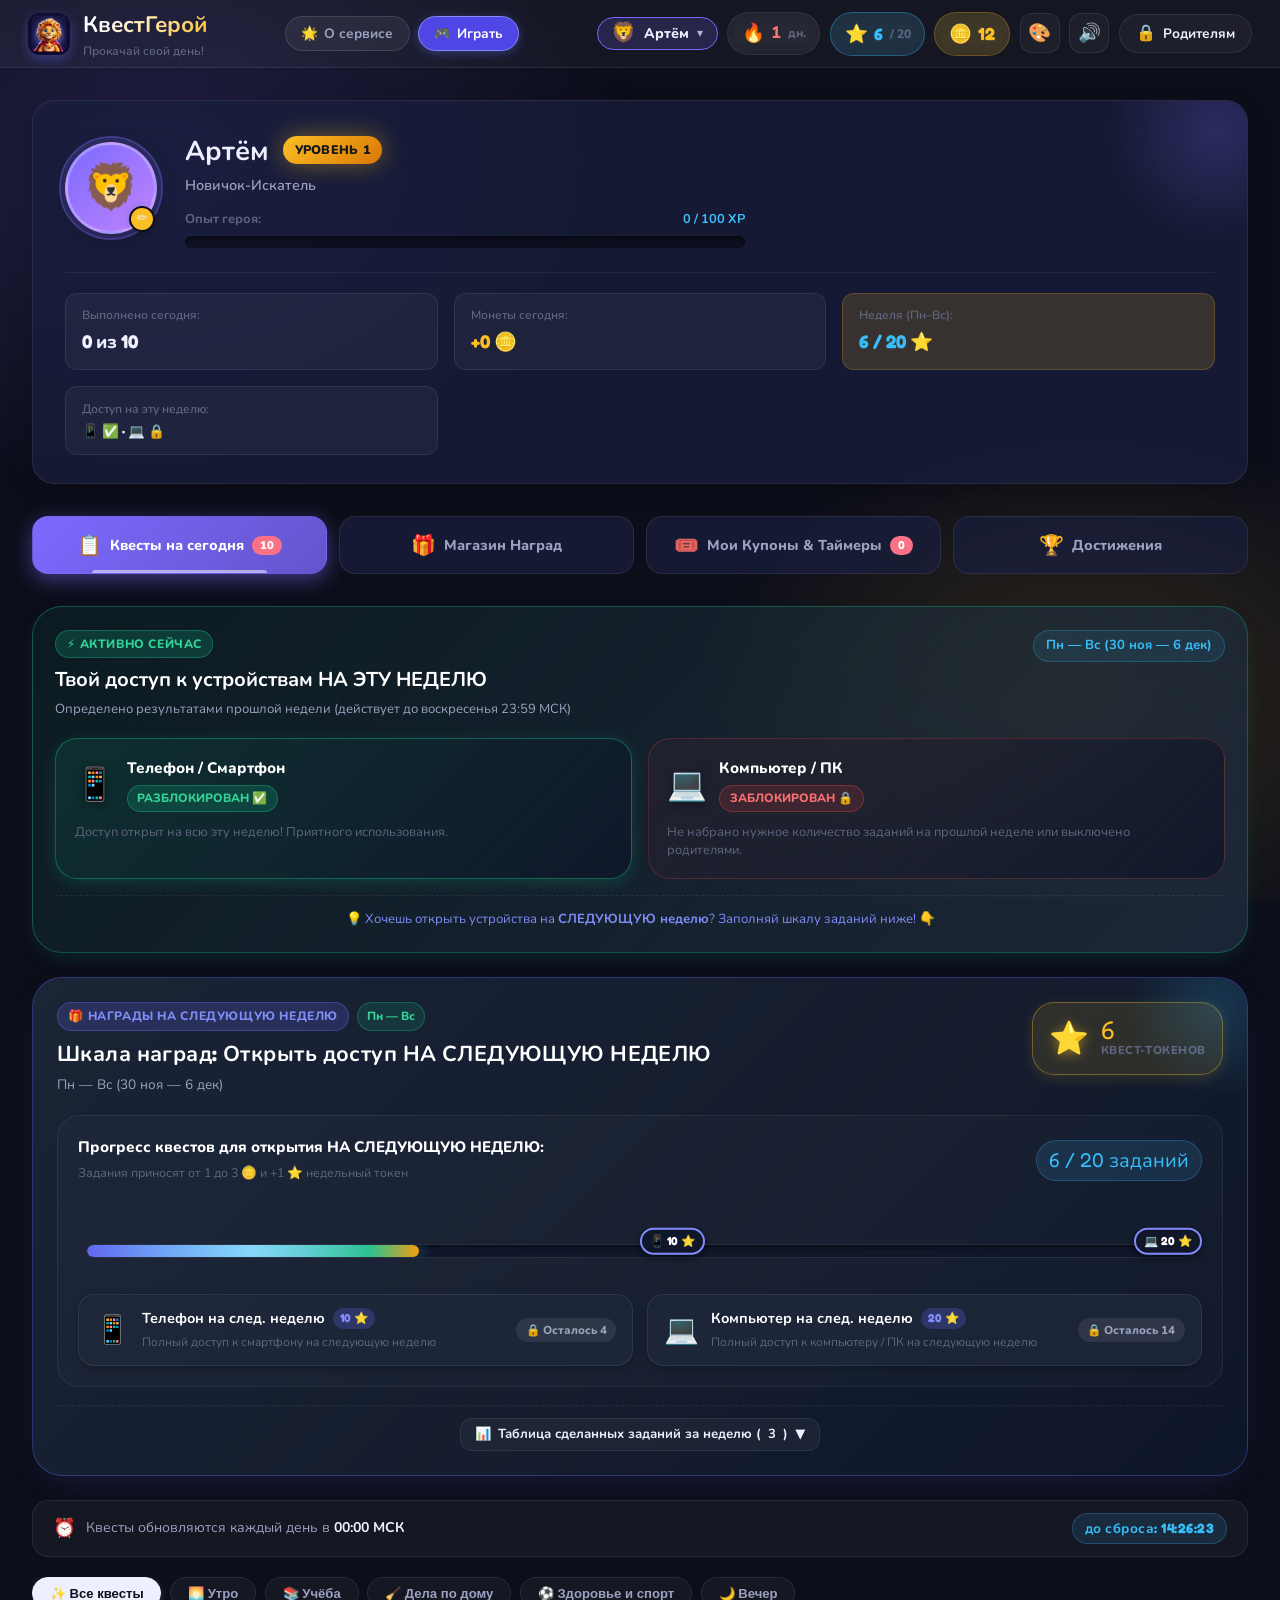
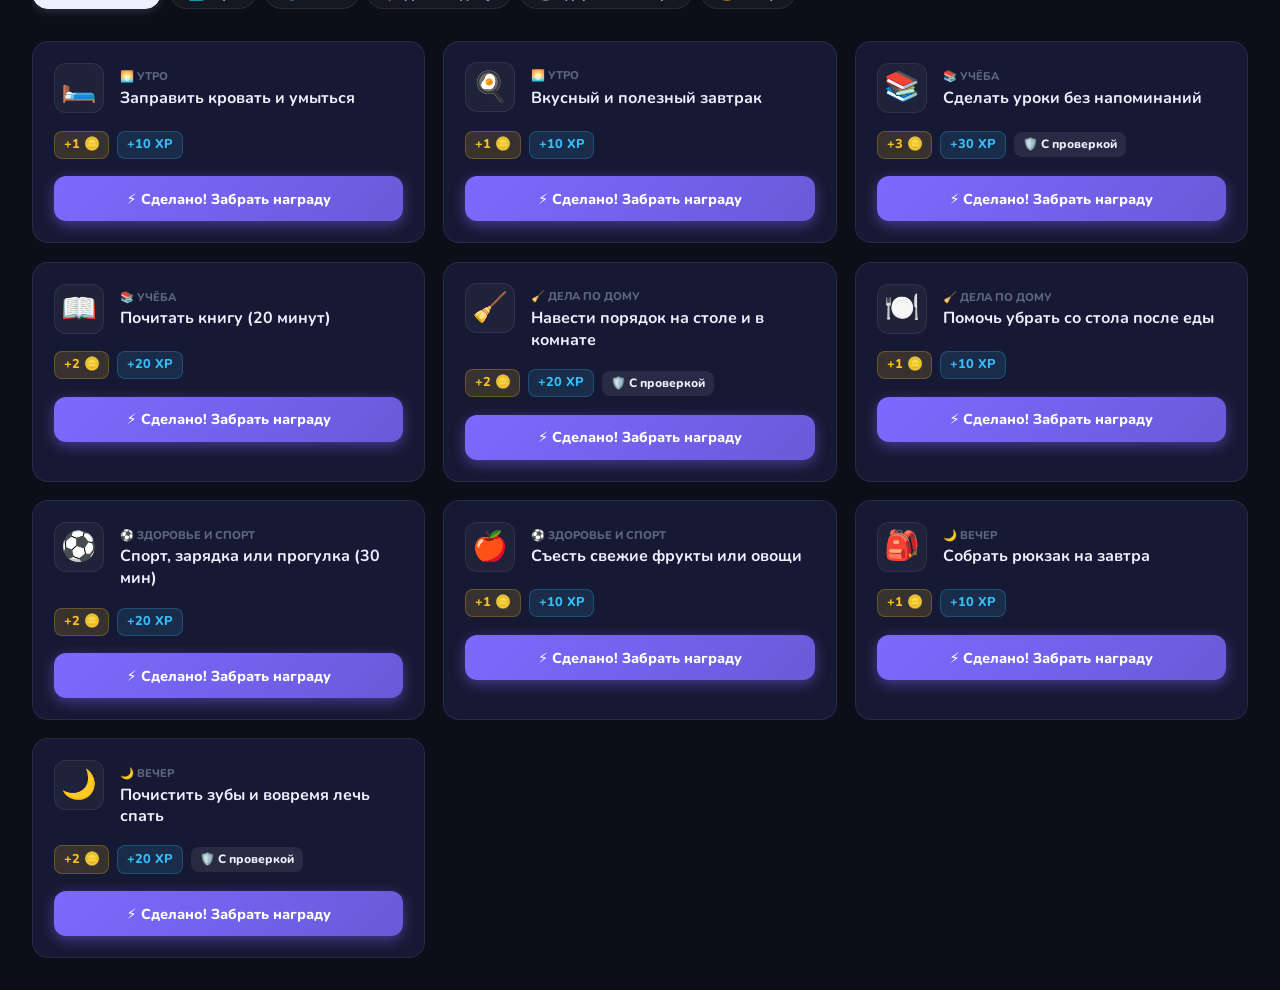
==== commit f4f032db: "feat: Add Supabase cloud authentication for parents and isolated invite link access for kids" ====
--- a/index.html
+++ b/index.html
@@ -78,7 +78,7 @@
         </button>
 
         <!-- Переключатель Режима (Детский / Родительский) -->
-        <button class="mode-btn" id="parentModeBtn" onclick="app.openParentPinModal()">
+        <button class="mode-btn" id="parentModeBtn" onclick="app.openParentLoginFlow()">
           <span class="lock-icon">🔒</span>
           <span class="btn-text">Родителям</span>
         </button>
@@ -112,7 +112,7 @@
               <button class="primary-btn hero-cta-btn" onclick="app.showKidView()">
                 <span>🚀</span> Начать играть бесплатно
               </button>
-              <button class="hero-cta-parent" onclick="app.openParentPinModal()">
+              <button class="hero-cta-parent" onclick="app.openParentLoginFlow()">
                 <span>🛡️</span> Кабинет родителей
               </button>
             </div>
@@ -442,8 +442,8 @@
             <button class="btn-cta-white" onclick="app.showKidView()">
               <span>🚀</span> Открыть детский интерфейс
             </button>
-            <button class="btn-cta-outline" onclick="app.openParentPinModal()">
-              <span>🛡️</span> Войти как родитель (PIN 1234)
+            <button class="btn-cta-outline" onclick="app.openParentLoginFlow()">
+              <span>🛡️</span> Войти как родитель
             </button>
           </div>
         </section>
@@ -785,8 +785,15 @@
           <h2>Управление семьёй, квестами и наградами</h2>
         </div>
         <div class="parent-actions-group">
+          <div class="parent-cloud-badge" id="parentCloudStatus" title="Статус синхронизации с облаком">
+            <span class="cloud-dot"></span>
+            <span id="parentAccountEmail">Облако активно</span>
+          </div>
           <button class="primary-btn btn-small" onclick="app.openInviteKidModal()">
             <span>➕</span> Пригласить ребёнка
+          </button>
+          <button class="secondary-btn btn-small" id="parentLogoutBtn" onclick="app.logoutParent()" title="Выйти из аккаунта родителя">
+            <span>🚪</span> Выйти
           </button>
           <button class="secondary-btn btn-small" onclick="app.exitParentMode()">
             <span>⬅️</span> В детский режим
@@ -1512,11 +1519,11 @@
 
       <div class="login-section-title" style="margin-top: 1.25rem;">Родители и подключение:</div>
       <div class="login-actions-grid">
-        <div class="user-select-card parent-role-card" onclick="app.loginAsParent()">
+        <div class="user-select-card parent-role-card" onclick="app.openParentLoginFlow()">
           <div class="user-card-avatar">🛡️</div>
           <div class="user-card-info">
             <h4>Кабинет Родителей</h4>
-            <span class="user-card-sub">Вход по PIN-коду (1234)</span>
+            <span class="user-card-sub" id="loginCardParentSub">Вход или регистрация в облаке</span>
           </div>
           <span class="role-arrow">🔒</span>
         </div>
@@ -1665,6 +1672,57 @@
     </div>
   </div>
 
+  <!-- Модальное окно: Регистрация и Вход для родителей (Supabase Cloud Auth) -->
+  <div class="modal-overlay" id="parentAuthModal">
+    <div class="modal-box auth-modal-box">
+      <div class="modal-header">
+        <span class="modal-emoji">🛡️</span>
+        <h3 id="authModalTitle">Кабинет Родителей</h3>
+        <button class="close-btn" onclick="app.closeModal('parentAuthModal')">&times;</button>
+      </div>
+
+      <!-- Вкладки: Вход / Регистрация -->
+      <div class="auth-tabs">
+        <button type="button" class="auth-tab-btn active" id="authTabLoginBtn" onclick="app.switchAuthTab('login')">Вход</button>
+        <button type="button" class="auth-tab-btn" id="authTabRegisterBtn" onclick="app.switchAuthTab('register')">Регистрация</button>
+      </div>
+
+      <p class="hint-text" id="authHintText" style="margin: 0.85rem 0 1rem 0; font-size: 0.88rem; line-height: 1.45;">
+        Войдите в аккаунт семьи для синхронизации квестов и наград с телефоном ребёнка.
+      </p>
+
+      <form id="parentAuthForm" onsubmit="app.handleParentAuth(event)">
+        <div class="form-group">
+          <label>Email родителя:</label>
+          <input type="email" id="authEmailInput" placeholder="name@example.com" required class="form-input">
+        </div>
+
+        <div class="form-group">
+          <label>Пароль:</label>
+          <input type="password" id="authPasswordInput" placeholder="Минимум 6 символов" required minlength="6" class="form-input">
+        </div>
+
+        <div id="authErrorMsg" class="auth-error-banner" style="display: none;"></div>
+        <div id="authSuccessMsg" class="auth-success-banner" style="display: none;"></div>
+
+        <div class="modal-footer" style="flex-direction: column; gap: 0.75rem; margin-top: 1.25rem;">
+          <button type="submit" class="primary-btn btn-full" id="authSubmitBtn">
+            <span>🔐</span> Войти в кабинет
+          </button>
+          
+          <div class="auth-alt-row">
+            <button type="button" class="btn-link" onclick="app.openParentPinModal()">
+              Или войти через PIN-код (офлайн демо)
+            </button>
+          </div>
+        </div>
+      </form>
+    </div>
+  </div>
+
+  <!-- Подключение Supabase JS Client (v2) -->
+  <script src="https://cdn.jsdelivr.net/npm/@supabase/supabase-js@2"></script>
+
   <!-- Подключение скрипта приложения -->
   <script src="app.js"></script>
 </body>
--- a/style.css
+++ b/style.css
@@ -32,6 +32,8 @@
   --c-rose: #fb7185;
   --c-sky: #38bdf8;
   --c-purple: #c084fc;
+  --c-indigo: #4f46e5;
+  --c-indigo-light: #818cf8;
 
   /* Text */
   --c-text: #eef0ff;
@@ -3389,40 +3391,57 @@
 }
 
 .btn-cta-white {
-  background: #fff;
-  color: var(--c-indigo);
+  background: #ffffff;
+  color: #3730a3 !important;
   font-family: var(--ff-display);
-  font-size: 1rem;
+  font-size: 1.05rem;
   font-weight: 900;
-  padding: 0.85rem 1.85rem;
+  padding: 0.95rem 2.2rem;
   border-radius: var(--r-pill);
-  border: none;
+  border: 2px solid transparent;
   cursor: pointer;
-  box-shadow: 0 4px 15px rgba(0, 0, 0, 0.2);
+  box-shadow: 0 8px 25px rgba(0, 0, 0, 0.28);
   transition: all var(--dur-normal);
+  display: inline-flex;
+  align-items: center;
+  justify-content: center;
+  gap: 0.55rem;
+  text-shadow: none;
 }
 
 .btn-cta-white:hover {
   transform: translateY(-3px) scale(1.03);
-  box-shadow: 0 6px 20px rgba(0, 0, 0, 0.3);
+  box-shadow: 0 12px 30px rgba(0, 0, 0, 0.38);
+  background: #ffffff;
+  color: #1e1b4b !important;
+}
+
+.btn-cta-white:active {
+  transform: translateY(0) scale(0.98);
 }
 
 .btn-cta-outline {
-  background: rgba(255, 255, 255, 0.15);
-  color: #fff;
+  background: rgba(255, 255, 255, 0.12);
+  color: #ffffff;
   font-family: var(--ff-body);
   font-size: 0.95rem;
   font-weight: 700;
-  padding: 0.85rem 1.6rem;
+  padding: 0.95rem 1.8rem;
   border-radius: var(--r-pill);
-  border: 1px solid rgba(255, 255, 255, 0.35);
+  border: 1.5px solid rgba(255, 255, 255, 0.4);
   cursor: pointer;
   transition: all var(--dur-fast);
+  display: inline-flex;
+  align-items: center;
+  justify-content: center;
+  gap: 0.5rem;
+  backdrop-filter: blur(8px);
 }
 
 .btn-cta-outline:hover {
-  background: rgba(255, 255, 255, 0.25);
-  border-color: #fff;
+  background: rgba(255, 255, 255, 0.24);
+  border-color: #ffffff;
+  transform: translateY(-2px);
 }
 
 /* Адаптив для мобильных устройств */
@@ -3503,3 +3522,143 @@
     width: 100%;
   }
 }
+
+/* ==========================================================================
+   СИСТЕМА АВТОРИЗАЦИИ И СИНХРОНИЗАЦИИ (SUPABASE CLOUD AUTH)
+   ========================================================================== */
+.auth-modal-box {
+  max-width: 440px;
+  width: 100%;
+}
+
+.auth-tabs {
+  display: flex;
+  background: rgba(0, 0, 0, 0.35);
+  border-radius: var(--r-md);
+  padding: 4px;
+  gap: 4px;
+  margin-top: 0.5rem;
+}
+
+.auth-tab-btn {
+  flex: 1;
+  background: transparent;
+  border: none;
+  color: var(--c-text-secondary);
+  font-family: var(--ff-body);
+  font-weight: 800;
+  font-size: 0.95rem;
+  padding: 0.65rem 1rem;
+  border-radius: var(--r-sm);
+  cursor: pointer;
+  transition: all var(--dur-fast);
+}
+
+.auth-tab-btn.active {
+  background: var(--c-accent);
+  color: #fff;
+  box-shadow: 0 4px 12px var(--c-accent-glow);
+}
+
+.btn-full {
+  width: 100%;
+  justify-content: center;
+}
+
+.auth-alt-row {
+  display: flex;
+  justify-content: center;
+  align-items: center;
+  margin-top: 0.25rem;
+}
+
+.btn-link {
+  background: none;
+  border: none;
+  color: var(--c-text-muted);
+  font-size: 0.85rem;
+  cursor: pointer;
+  text-decoration: underline;
+  transition: color var(--dur-fast);
+}
+
+.btn-link:hover {
+  color: var(--c-text);
+}
+
+.auth-error-banner {
+  background: rgba(239, 68, 68, 0.15);
+  border: 1px solid rgba(239, 68, 68, 0.4);
+  color: #fca5a5;
+  border-radius: var(--r-sm);
+  padding: 0.75rem 1rem;
+  font-size: 0.88rem;
+  margin-bottom: 1rem;
+  line-height: 1.4;
+}
+
+.auth-success-banner {
+  background: rgba(16, 185, 129, 0.15);
+  border: 1px solid rgba(16, 185, 129, 0.4);
+  color: #6ee7b7;
+  border-radius: var(--r-sm);
+  padding: 0.75rem 1rem;
+  font-size: 0.88rem;
+  margin-bottom: 1rem;
+  line-height: 1.4;
+}
+
+.parent-cloud-badge {
+  display: inline-flex;
+  align-items: center;
+  gap: 0.45rem;
+  background: rgba(16, 185, 129, 0.15);
+  border: 1px solid rgba(16, 185, 129, 0.35);
+  color: #6ee7b7;
+  font-size: 0.78rem;
+  font-weight: 700;
+  padding: 0.35rem 0.75rem;
+  border-radius: var(--r-pill);
+}
+
+.parent-cloud-badge.offline {
+  background: rgba(245, 158, 11, 0.15);
+  border-color: rgba(245, 158, 11, 0.35);
+  color: #fcd34d;
+}
+
+.cloud-dot {
+  width: 8px;
+  height: 8px;
+  border-radius: 50%;
+  background: #10b981;
+  box-shadow: 0 0 8px #10b981;
+}
+
+.parent-cloud-badge.offline .cloud-dot {
+  background: #f59e0b;
+  box-shadow: 0 0 8px #f59e0b;
+}
+
+/* Кнопка прямой ссылки для ребенка */
+.kid-direct-link-btn {
+  background: rgba(99, 102, 241, 0.15);
+  border: 1px solid rgba(99, 102, 241, 0.35);
+  color: #a5b4fc;
+  font-size: 0.78rem;
+  font-weight: 800;
+  padding: 0.4rem 0.75rem;
+  border-radius: var(--r-pill);
+  cursor: pointer;
+  display: inline-flex;
+  align-items: center;
+  gap: 0.4rem;
+  transition: all var(--dur-fast);
+}
+
+.kid-direct-link-btn:hover {
+  background: rgba(99, 102, 241, 0.3);
+  color: #fff;
+  transform: translateY(-1px);
+}
+
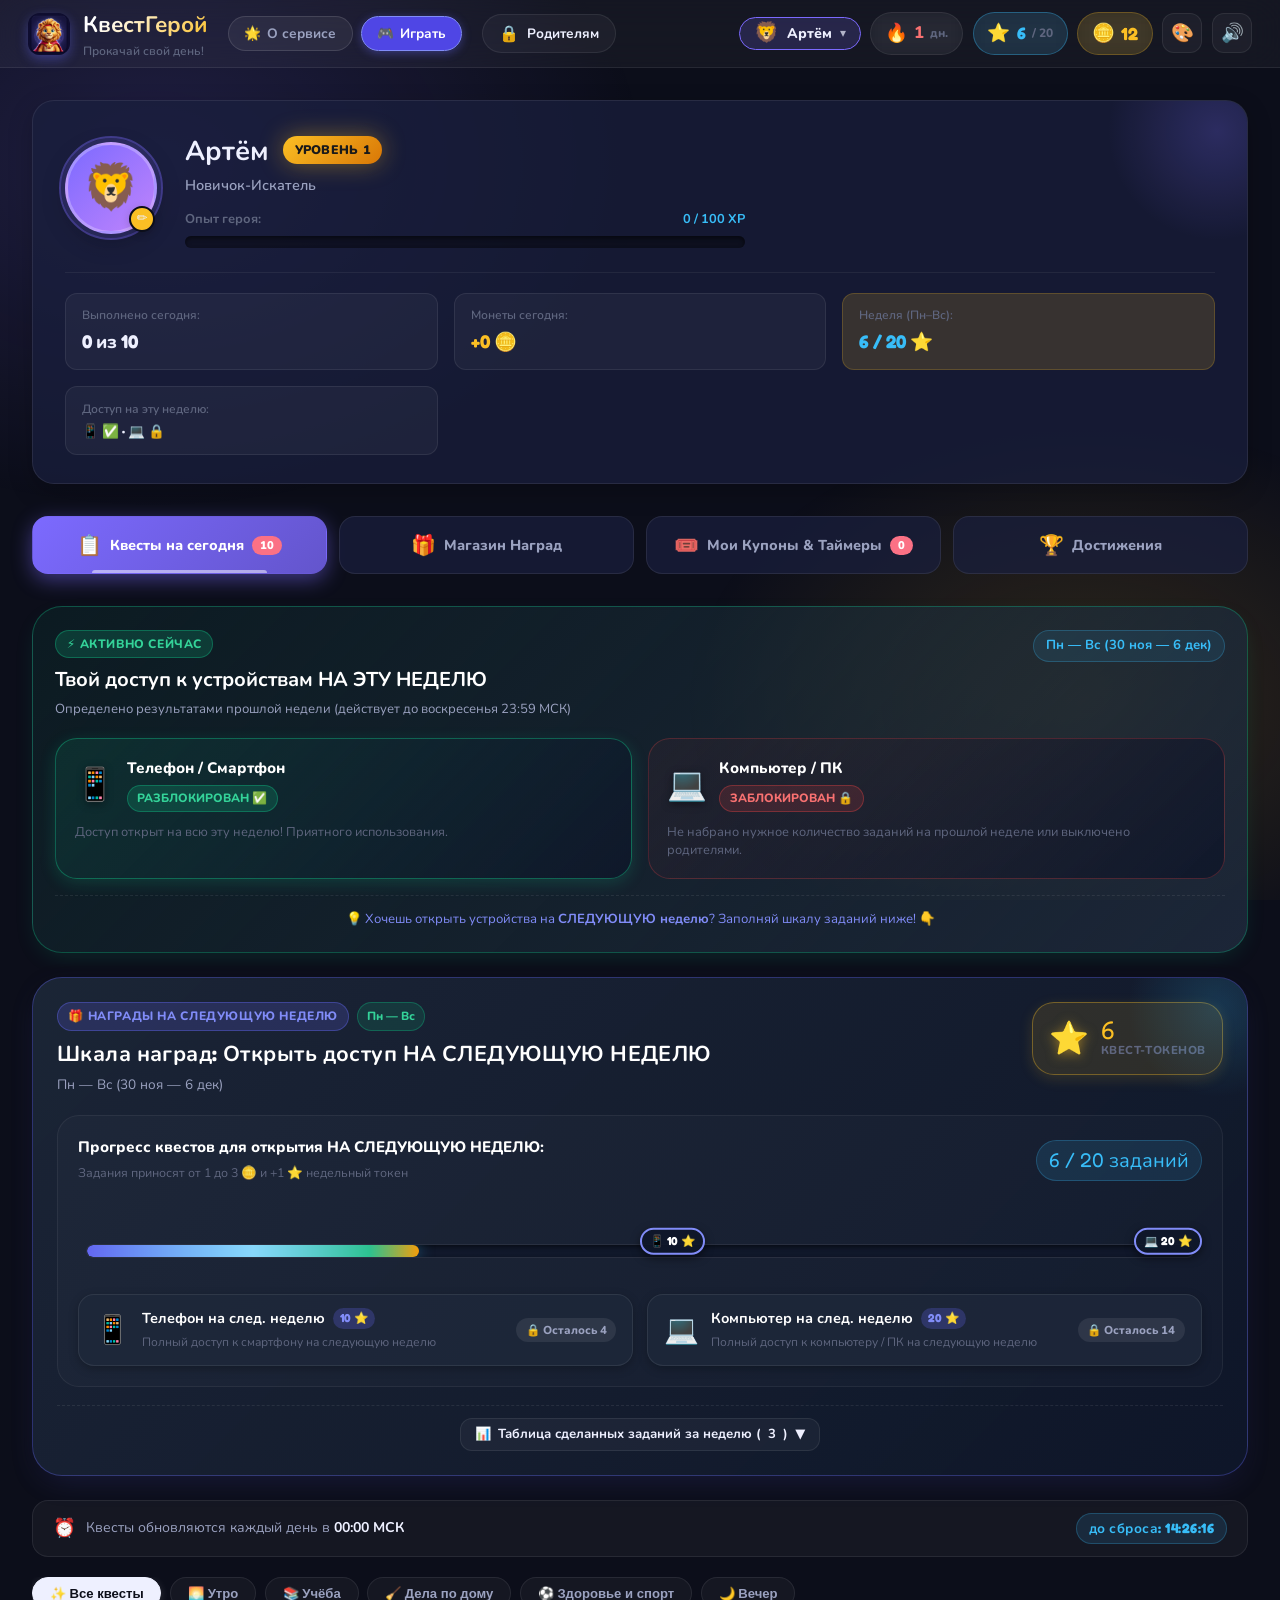
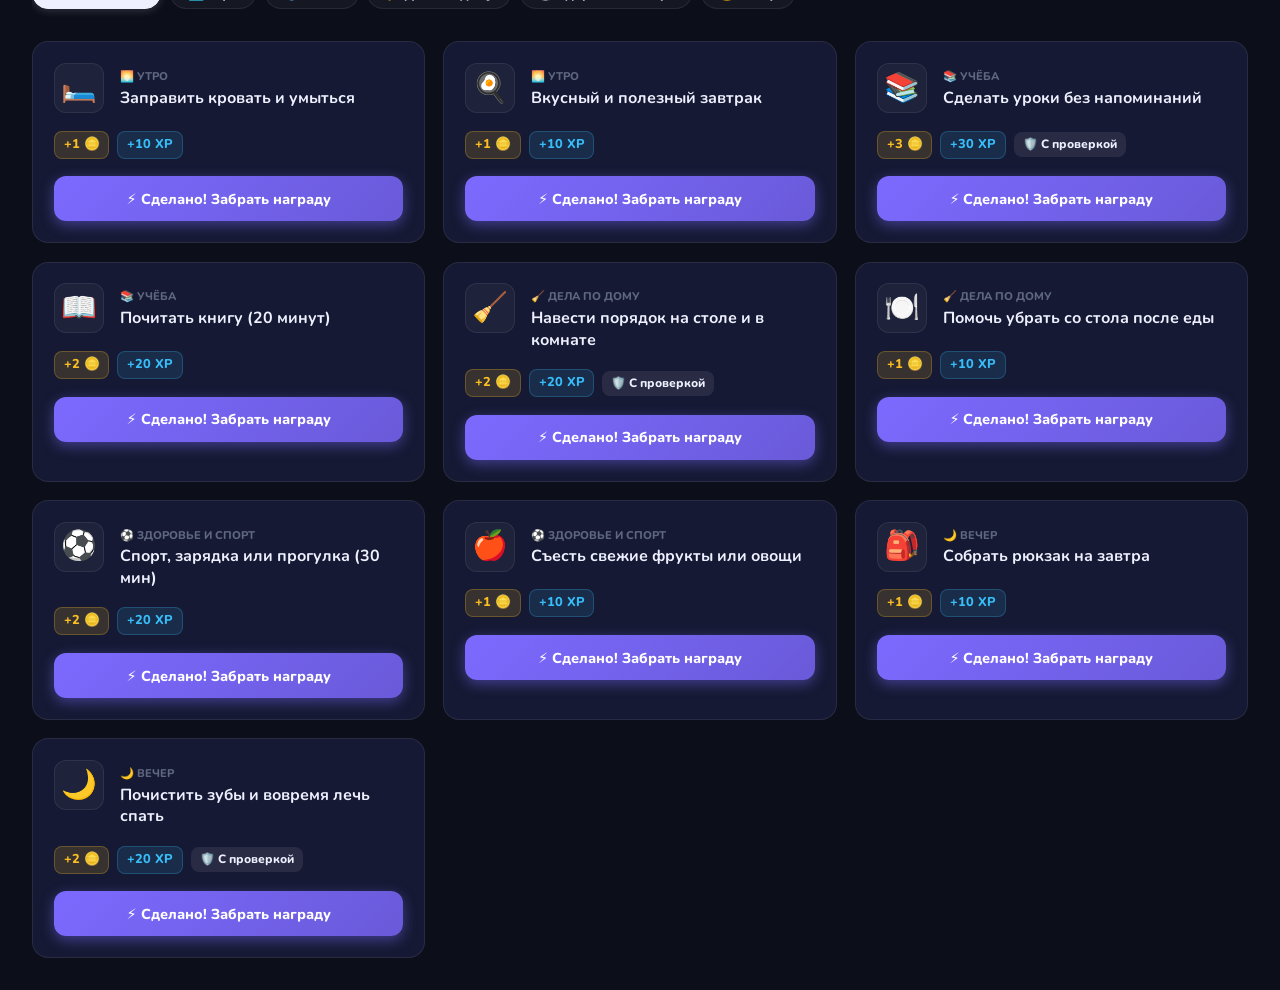
==== commit 7d85074c: "fix: Fix email activation redirect, add child self-registration onboarding, and completely overhaul " ====
--- a/index.html
+++ b/index.html
@@ -20,31 +20,39 @@
   <!-- Верхняя панель (Хедер) -->
   <header class="header">
     <div class="header-container">
-      <div class="logo-area" onclick="app.showLandingView()" style="cursor: pointer;" title="О сервисе «КвестГерой»">
-        <img src="assets/icons/logo.png" alt="КвестГерой" class="header-logo-image">
-        <div>
-          <h1 class="logo-title">КвестГерой</h1>
-          <p class="logo-subtitle">Прокачай свой день!</p>
-        </div>
-      </div>
-
-      <!-- Переключатель режима лендинг / игра -->
-      <nav class="header-nav-group">
-        <button class="nav-view-btn" id="navLandingBtn" onclick="app.showLandingView()">
-          <span>🌟</span> О сервисе
+      <div class="header-main-bar">
+        <div class="logo-area" onclick="app.showLandingView()" style="cursor: pointer;" title="О сервисе «КвестГерой»">
+          <img src="assets/icons/logo.png" alt="КвестГерой" class="header-logo-image">
+          <div>
+            <h1 class="logo-title">КвестГерой</h1>
+            <p class="logo-subtitle">Прокачай свой день!</p>
+          </div>
+        </div>
+
+        <!-- Переключатель режима лендинг / игра -->
+        <nav class="header-nav-group" id="headerNavGroup">
+          <button class="nav-view-btn" id="navLandingBtn" onclick="app.showLandingView()">
+            <span>🌟</span> О сервисе
+          </button>
+          <button class="nav-view-btn active" id="navKidBtn" onclick="app.showKidView()">
+            <span>🎮</span> Играть
+          </button>
+        </nav>
+
+        <!-- Переключатель Режима (Детский / Родительский) -->
+        <button class="mode-btn" id="parentModeBtn" onclick="app.openParentLoginFlow()">
+          <span class="lock-icon">🔒</span>
+          <span class="btn-text">Родителям</span>
         </button>
-        <button class="nav-view-btn active" id="navKidBtn" onclick="app.showKidView()">
-          <span>🎮</span> Играть
-        </button>
-      </nav>
+      </div>
 
       <!-- Баланс и Статусы -->
       <div class="header-stats">
         <!-- Активный профиль / Переключатель входа -->
-        <button class="user-profile-badge" id="headerUserBadge" onclick="app.openLoginModal()" title="Сменить профиль или войти">
+        <button class="user-profile-badge" id="headerUserBadge" onclick="app.handleUserBadgeClick()" title="Профиль героя">
           <span class="user-badge-avatar" id="headerUserAvatar">🦁</span>
           <span class="user-badge-name" id="headerUserName">Артём</span>
-          <span class="user-badge-arrow">▾</span>
+          <span class="user-badge-arrow" id="headerUserArrow">▾</span>
         </button>
 
         <!-- Стрик (Дни подряд) -->
@@ -75,12 +83,6 @@
         <!-- Звук переключатель -->
         <button class="icon-btn" id="soundToggleBtn" onclick="app.toggleSound()" title="Включить / Выключить звук">
           <span id="soundIcon">🔊</span>
-        </button>
-
-        <!-- Переключатель Режима (Детский / Родительский) -->
-        <button class="mode-btn" id="parentModeBtn" onclick="app.openParentLoginFlow()">
-          <span class="lock-icon">🔒</span>
-          <span class="btn-text">Родителям</span>
         </button>
       </div>
     </div>
@@ -1720,6 +1722,61 @@
     </div>
   </div>
 
+  <!-- Модальное окно: Регистрация юного героя (Child Onboarding) -->
+  <div class="modal-overlay" id="childOnboardingModal">
+    <div class="modal-box child-onboarding-box">
+      <div class="child-onboarding-header">
+        <span class="co-badge">🎉 Твоё приключение начинается!</span>
+        <h2>Создай своего Героя!</h2>
+        <p class="co-subtitle">Родители пригласили тебя в «КвестГерой». Введи своё имя и выбери супер-аватарку, чтобы начать выполнять квесты и открывать телефон и компьютер на следующую неделю!</p>
+      </div>
+
+      <form id="childOnboardingForm" onsubmit="app.completeChildOnboarding(event)">
+        <input type="hidden" id="onboardingInviteCode" value="">
+
+        <div class="form-group">
+          <label>Твоё имя (или геройский никнейм):</label>
+          <input type="text" id="onboardingKidName" placeholder="Например: Артём или Капитан Молния" required class="form-input text-center" style="font-size: 1.15rem; font-weight: 800; border-color: var(--c-accent);">
+        </div>
+
+        <div class="form-group">
+          <label>Выбери своего супергероя (аватарку):</label>
+          <div class="onboarding-avatar-grid" id="onboardingAvatarGrid">
+            <!-- JS fills: 🦁, 🦊, 🚀, 🦸‍♂️, 🦸‍♀️, 🥷, 🤖, 🦄, 🦖, 🐼, 🐯, ⚡, 🌟, 🎮, 👑 -->
+          </div>
+        </div>
+
+        <div class="form-group">
+          <label>В каком стиле будем играть (тема):</label>
+          <div class="onboarding-theme-grid">
+            <button type="button" class="onboarding-theme-card active" data-theme="hero" onclick="app.selectOnboardingTheme('hero', this)">
+              <span class="ot-icon">⚡</span>
+              <span class="ot-name">Супергерой</span>
+            </button>
+            <button type="button" class="onboarding-theme-card" data-theme="minecraft" onclick="app.selectOnboardingTheme('minecraft', this)">
+              <span class="ot-icon">⛏️</span>
+              <span class="ot-name">Minecraft</span>
+            </button>
+            <button type="button" class="onboarding-theme-card" data-theme="roblox" onclick="app.selectOnboardingTheme('roblox', this)">
+              <span class="ot-icon">🕹️</span>
+              <span class="ot-name">Roblox</span>
+            </button>
+            <button type="button" class="onboarding-theme-card" data-theme="brawl" onclick="app.selectOnboardingTheme('brawl', this)">
+              <span class="ot-icon">🏆</span>
+              <span class="ot-name">Brawl Stars</span>
+            </button>
+          </div>
+        </div>
+
+        <div class="modal-footer" style="margin-top: 1.5rem; justify-content: center;">
+          <button type="submit" class="primary-btn btn-full pulse-anim" style="font-size: 1.15rem; padding: 1rem 2rem;">
+            <span>🚀</span> В бой! Начать приключение!
+          </button>
+        </div>
+      </form>
+    </div>
+  </div>
+
   <!-- Подключение Supabase JS Client (v2) -->
   <script src="https://cdn.jsdelivr.net/npm/@supabase/supabase-js@2"></script>
 
--- a/style.css
+++ b/style.css
@@ -213,6 +213,12 @@
   gap: 1.25rem;
 }
 
+.header-main-bar {
+  display: flex;
+  align-items: center;
+  gap: 1.25rem;
+}
+
 /* Logo */
 .logo-area {
   display: flex; align-items: center; gap: 0.8rem;
@@ -1273,13 +1279,186 @@
   .parent-summary-grid { grid-template-columns: repeat(2, 1fr); }
 }
 @media (max-width: 768px) {
-  .main-content { padding: 1rem; }
-  .header-container { padding: 0 1rem; }
-  .nav-tabs { grid-template-columns: repeat(2, 1fr); }
-  .profile-main { flex-direction: column; text-align: center; }
-  .hero-name-row { justify-content: center; }
-  .xp-bar-container { margin: 0 auto; }
-  .profile-footer-stats { grid-template-columns: 1fr; }
+  .header {
+    height: auto !important;
+    min-height: 56px;
+    padding: 0.45rem 0.65rem;
+  }
+  .header-container {
+    padding: 0;
+    flex-direction: column;
+    align-items: stretch;
+    gap: 0.45rem;
+  }
+  .header-main-bar {
+    display: flex;
+    justify-content: space-between;
+    align-items: center;
+    width: 100%;
+  }
+  .logo-area {
+    gap: 0.45rem;
+  }
+  .header-logo-image {
+    width: 32px;
+    height: 32px;
+  }
+  .logo-title {
+    font-size: 1.15rem;
+  }
+  .logo-subtitle {
+    display: none;
+  }
+  .header-nav-group {
+    display: none; /* На мобильном экономим ценное место */
+  }
+  .header-stats {
+    display: flex;
+    justify-content: space-between;
+    align-items: center;
+    width: 100%;
+    gap: 0.35rem;
+    flex-wrap: nowrap;
+    overflow-x: auto;
+    -webkit-overflow-scrolling: touch;
+    padding-top: 0.35rem;
+    border-top: 1px solid rgba(255, 255, 255, 0.08);
+    scrollbar-width: none;
+  }
+  .header-stats::-webkit-scrollbar {
+    display: none;
+  }
+  .stat-badge {
+    padding: 0.28rem 0.55rem;
+    font-size: 0.78rem;
+    gap: 0.25rem;
+    white-space: nowrap;
+    flex-shrink: 0;
+  }
+  .stat-icon { font-size: 0.95rem; }
+  .stat-value { font-size: 0.88rem; }
+  .stat-label { font-size: 0.68rem; }
+  .icon-btn {
+    width: 34px;
+    height: 34px;
+    font-size: 0.95rem;
+    flex-shrink: 0;
+  }
+  .user-profile-badge {
+    padding: 0.28rem 0.6rem;
+    font-size: 0.8rem;
+    white-space: nowrap;
+    flex-shrink: 0;
+  }
+  .mode-btn {
+    padding: 0.35rem 0.75rem;
+    font-size: 0.8rem;
+    white-space: nowrap;
+  }
+
+  .main-content {
+    padding: 0.75rem 0.5rem;
+  }
+  .profile-card {
+    padding: 1.25rem 1rem;
+    margin-bottom: 1.25rem;
+  }
+  .profile-main {
+    flex-direction: column;
+    text-align: center;
+    gap: 0.75rem;
+  }
+  .hero-name-row {
+    justify-content: center;
+  }
+  .xp-bar-container {
+    margin: 0 auto;
+    width: 100%;
+  }
+  .profile-footer-stats {
+    grid-template-columns: 1fr;
+    gap: 0.5rem;
+  }
+
+  /* Вкладки: 4 аккуратные колонки на смартфонах */
+  .nav-tabs {
+    grid-template-columns: repeat(4, 1fr);
+    gap: 0.35rem;
+    margin-bottom: 1.25rem;
+  }
+  .tab-btn {
+    padding: 0.55rem 0.2rem;
+    font-size: 0.72rem;
+    flex-direction: column;
+    gap: 0.2rem;
+    text-align: center;
+  }
+  .tab-icon {
+    font-size: 1.2rem;
+  }
+
+  /* Карточки квестов */
+  .task-card {
+    flex-direction: column;
+    align-items: stretch;
+    gap: 0.85rem;
+    padding: 1rem;
+  }
+  .task-action-btn {
+    width: 100%;
+    min-height: 44px;
+    font-size: 0.95rem;
+    justify-content: center;
+  }
+
+  /* Недельный трекер */
+  .weekly-tracker-card {
+    padding: 1.15rem 0.85rem;
+  }
+  .wt-milestones-grid {
+    grid-template-columns: 1fr !important;
+  }
+  .wt-track-container {
+    overflow-x: hidden;
+    max-width: 100%;
+  }
+
+  /* Родительский кабинет */
+  .parent-nav-tabs {
+    display: flex;
+    overflow-x: auto;
+    -webkit-overflow-scrolling: touch;
+    gap: 0.35rem;
+    padding-bottom: 0.35rem;
+    scrollbar-width: none;
+  }
+  .parent-nav-tabs::-webkit-scrollbar {
+    display: none;
+  }
+  .ptab-btn {
+    white-space: nowrap;
+    flex-shrink: 0;
+    padding: 0.5rem 0.85rem;
+    font-size: 0.85rem;
+  }
+  .parent-summary-grid {
+    grid-template-columns: 1fr;
+    gap: 0.75rem;
+  }
+
+  /* Модальные окна */
+  .modal-box {
+    width: 95vw !important;
+    max-height: 90vh;
+    padding: 1.25rem 1rem !important;
+    border-radius: 20px;
+    overflow-y: auto;
+    -webkit-overflow-scrolling: touch;
+  }
+  .form-input, select.form-input {
+    font-size: 16px !important; /* Предотвращает авто-зум на iOS Safari */
+  }
+
   .settings-grid { grid-template-columns: 1fr; }
   .themes-grid { grid-template-columns: 1fr; }
   .avatar-select-grid { grid-template-columns: repeat(4, 1fr); }
@@ -3662,3 +3841,108 @@
   transform: translateY(-1px);
 }
 
+/* ==========================================================================
+   ОНБОРДИНГ И РЕГИСТРАЦИЯ ЮНОГО ГЕРОЯ (CHILD ONBOARDING)
+   ========================================================================== */
+.child-onboarding-box {
+  max-width: 520px;
+  text-align: center;
+}
+
+.child-onboarding-header {
+  margin-bottom: 1.25rem;
+}
+
+.co-badge {
+  display: inline-block;
+  padding: 0.35rem 0.85rem;
+  background: rgba(99, 102, 241, 0.2);
+  border: 1px solid rgba(99, 102, 241, 0.4);
+  border-radius: var(--r-pill);
+  color: var(--c-accent);
+  font-size: 0.85rem;
+  font-weight: 800;
+  margin-bottom: 0.6rem;
+}
+
+.co-subtitle {
+  font-size: 0.88rem;
+  color: var(--c-text-secondary);
+  line-height: 1.5;
+  margin-top: 0.4rem;
+}
+
+.onboarding-avatar-grid {
+  display: grid;
+  grid-template-columns: repeat(5, 1fr);
+  gap: 0.5rem;
+  max-height: 160px;
+  overflow-y: auto;
+  padding: 0.5rem;
+  background: rgba(0, 0, 0, 0.25);
+  border-radius: var(--r-md);
+  margin-top: 0.35rem;
+}
+
+.onboarding-avatar-card {
+  font-size: 1.85rem;
+  border: 2px solid transparent;
+  border-radius: var(--r-sm);
+  background: rgba(255, 255, 255, 0.05);
+  cursor: pointer;
+  padding: 0.4rem;
+  transition: all var(--dur-fast);
+  display: grid;
+  place-items: center;
+}
+
+.onboarding-avatar-card:hover {
+  background: rgba(255, 255, 255, 0.15);
+  transform: scale(1.08);
+}
+
+.onboarding-avatar-card.active {
+  border-color: var(--c-gold);
+  background: rgba(251, 191, 36, 0.25);
+  transform: scale(1.12);
+  box-shadow: 0 0 14px rgba(251, 191, 36, 0.5);
+}
+
+.onboarding-theme-grid {
+  display: grid;
+  grid-template-columns: repeat(4, 1fr);
+  gap: 0.45rem;
+  margin-top: 0.35rem;
+}
+
+.onboarding-theme-card {
+  display: flex;
+  flex-direction: column;
+  align-items: center;
+  gap: 0.25rem;
+  padding: 0.65rem 0.35rem;
+  border-radius: var(--r-md);
+  border: 2px solid rgba(255, 255, 255, 0.1);
+  background: rgba(255, 255, 255, 0.05);
+  color: #fff;
+  cursor: pointer;
+  font-size: 0.75rem;
+  font-weight: 800;
+  transition: all var(--dur-fast);
+}
+
+.onboarding-theme-card:hover {
+  border-color: rgba(255, 255, 255, 0.3);
+}
+
+.onboarding-theme-card.active {
+  border-color: var(--c-emerald);
+  background: rgba(16, 185, 129, 0.2);
+  box-shadow: 0 0 12px rgba(16, 185, 129, 0.35);
+}
+
+.ot-icon {
+  font-size: 1.5rem;
+  line-height: 1;
+}
+
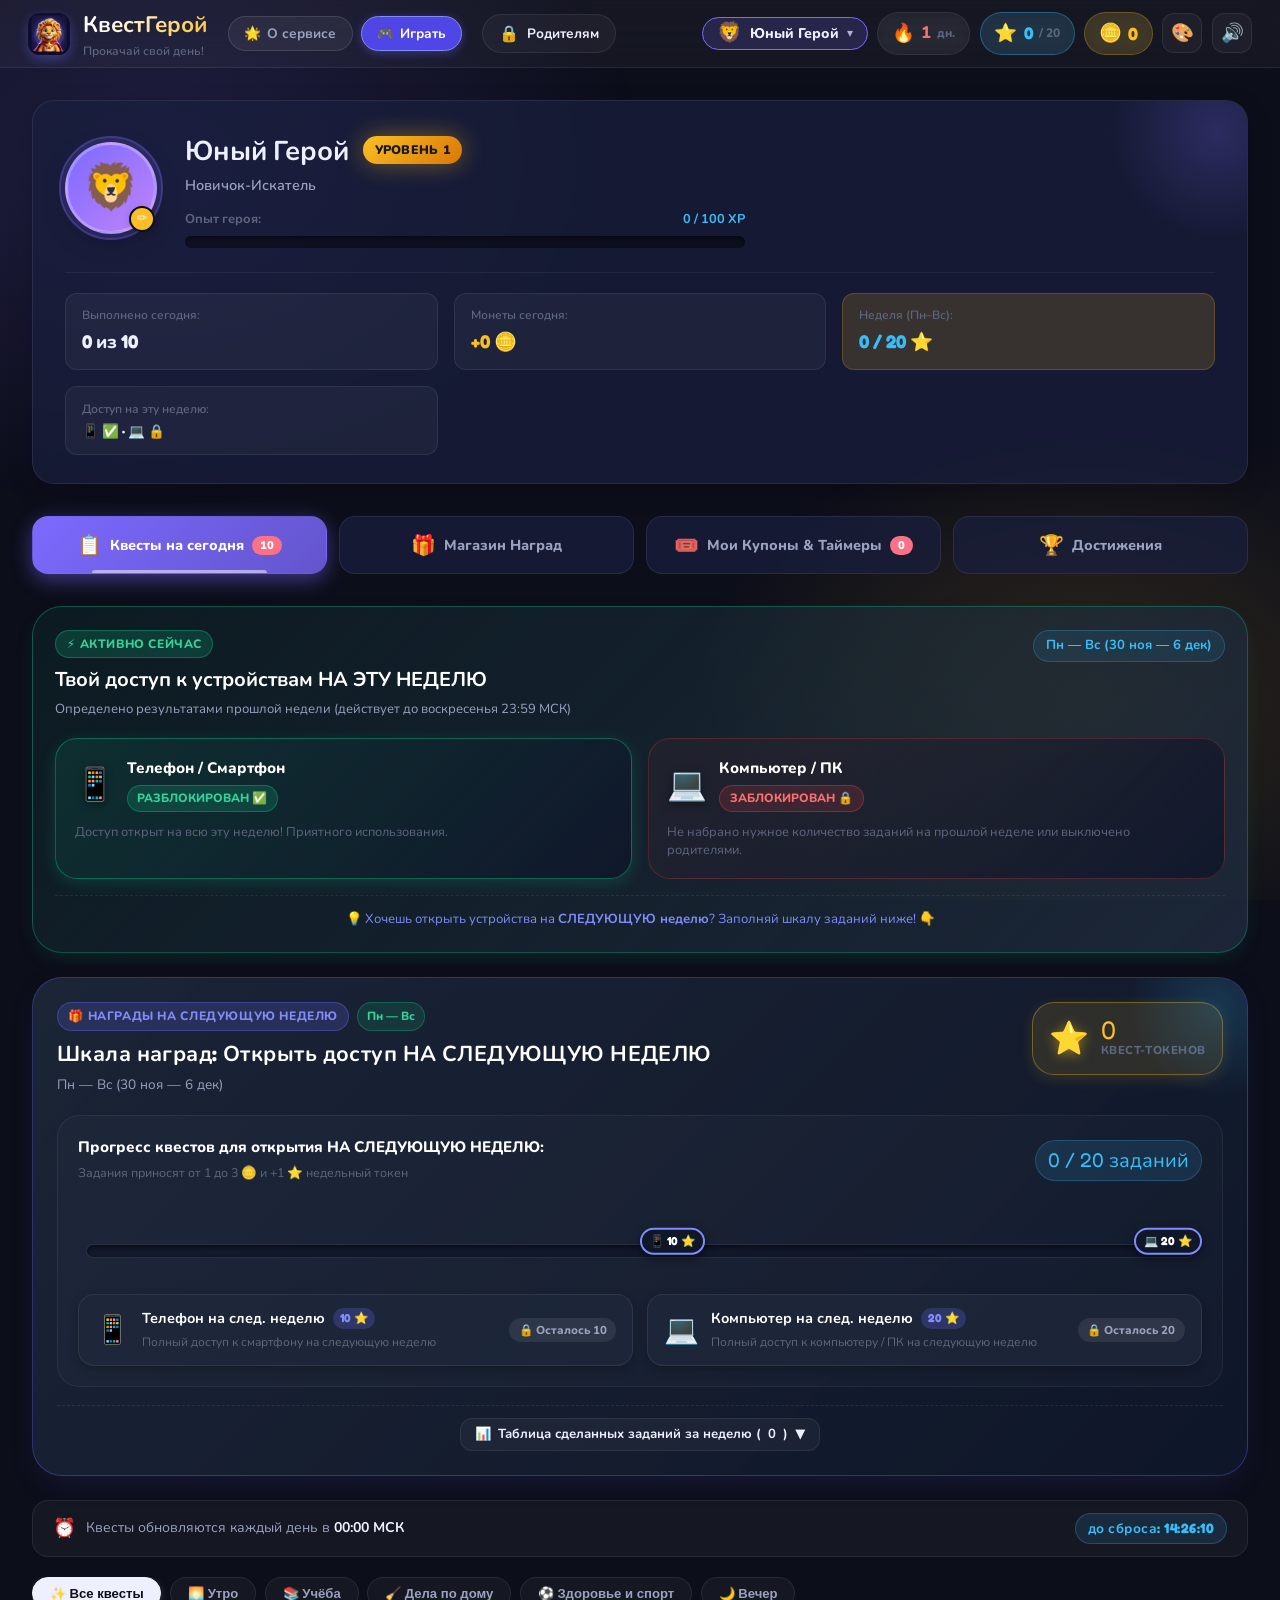
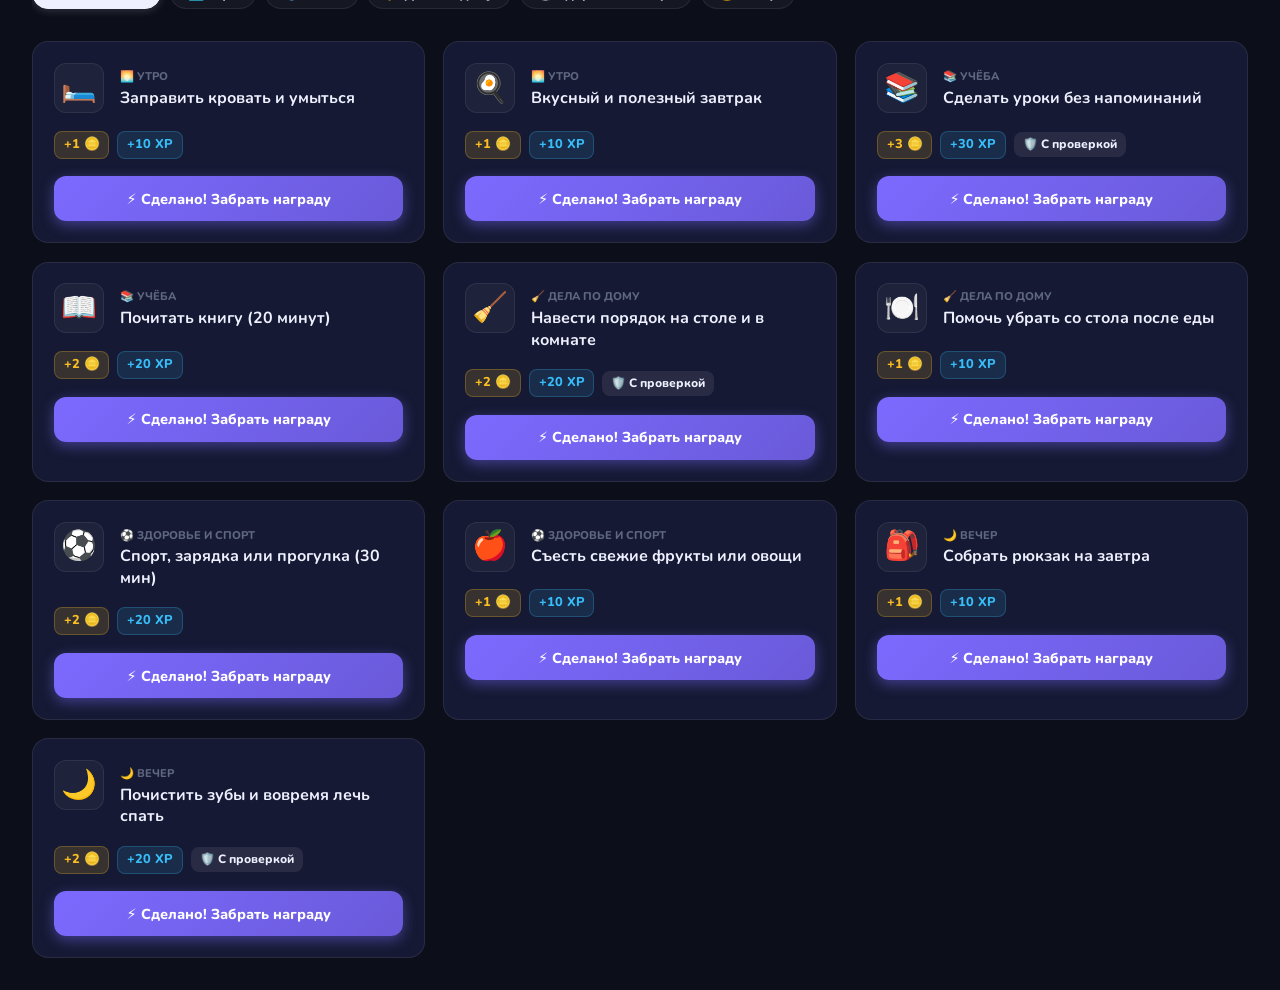
==== commit cdead888: "fix(landing): Fix washed out CTA button contrast, add SQL copy banner and Supabase kid sync" ====
--- a/index.html
+++ b/index.html
@@ -887,6 +887,24 @@
 
       <!-- Секция родителя: 0. Дети и инвайты -->
       <div id="parentKidsTab" class="parent-tab-content active">
+        <!-- Баннер проверки настройки таблиц Supabase -->
+        <div id="supabaseSetupBanner" class="auth-error-banner" style="display: none; margin-bottom: 1.25rem; background: rgba(245, 158, 11, 0.15); border: 1px solid rgba(245, 158, 11, 0.4); color: #fde68a; border-radius: var(--r-md); padding: 1.15rem 1.25rem;">
+          <div style="font-weight: 800; font-size: 1rem; margin-bottom: 0.35rem; color: #fbbf24;">
+            ⚠️ Внимание: Таблицы базы данных ещё не созданы в Supabase!
+          </div>
+          <p style="font-size: 0.88rem; line-height: 1.5; margin: 0 0 0.85rem 0; color: #fef3c7;">
+            Пока таблицы не созданы в вашем проекте Supabase, данные сохраняются только на одном телефоне и не могут синхронизироваться между родителем и ребёнком. Создайте таблицы в 1 клик через SQL Editor!
+          </p>
+          <div style="display: flex; gap: 0.65rem; flex-wrap: wrap;">
+            <button type="button" class="primary-btn btn-small" onclick="app.copySupabaseSqlScript()">
+              📋 Скопировать готовый SQL для Supabase
+            </button>
+            <a href="https://supabase.com/dashboard/project/xptfevazfplqkedxrivt/sql/new" target="_blank" class="secondary-btn btn-small" style="text-decoration: none; display: inline-flex; align-items: center; gap: 0.35rem;">
+              <span>↗️</span> Открыть SQL Editor в Supabase
+            </a>
+          </div>
+        </div>
+
         <div class="section-card">
           <div class="card-title-bar">
             <div>
--- a/style.css
+++ b/style.css
@@ -3534,7 +3534,8 @@
 
 /* Финальный CTA баннер */
 .landing-cta-banner {
-  background: linear-gradient(135deg, var(--c-indigo), #7c3aed, #ec4899);
+  background-color: #4f46e5;
+  background: linear-gradient(135deg, #4f46e5, #7c3aed, #ec4899);
   border-radius: var(--r-xl);
   padding: 3.5rem 2.5rem;
   text-align: center;
@@ -3554,7 +3555,7 @@
 
 .landing-cta-banner p {
   font-size: 1.1rem;
-  color: rgba(255, 255, 255, 0.9);
+  color: rgba(255, 255, 255, 0.95);
   max-width: 600px;
   margin: 0;
   line-height: 1.5;
@@ -3570,29 +3571,31 @@
 }
 
 .btn-cta-white {
-  background: #ffffff;
-  color: #3730a3 !important;
+  background: #ffffff !important;
+  color: #0f172a !important;
+  -webkit-text-fill-color: #0f172a !important;
   font-family: var(--ff-display);
   font-size: 1.05rem;
   font-weight: 900;
   padding: 0.95rem 2.2rem;
   border-radius: var(--r-pill);
-  border: 2px solid transparent;
+  border: 2px solid #ffffff;
   cursor: pointer;
-  box-shadow: 0 8px 25px rgba(0, 0, 0, 0.28);
+  box-shadow: 0 8px 25px rgba(0, 0, 0, 0.3);
   transition: all var(--dur-normal);
   display: inline-flex;
   align-items: center;
   justify-content: center;
-  gap: 0.55rem;
+  gap: 0.6rem;
   text-shadow: none;
 }
 
 .btn-cta-white:hover {
   transform: translateY(-3px) scale(1.03);
-  box-shadow: 0 12px 30px rgba(0, 0, 0, 0.38);
-  background: #ffffff;
-  color: #1e1b4b !important;
+  box-shadow: 0 12px 30px rgba(0, 0, 0, 0.4);
+  background: #f8fafc !important;
+  color: #020617 !important;
+  -webkit-text-fill-color: #020617 !important;
 }
 
 .btn-cta-white:active {
